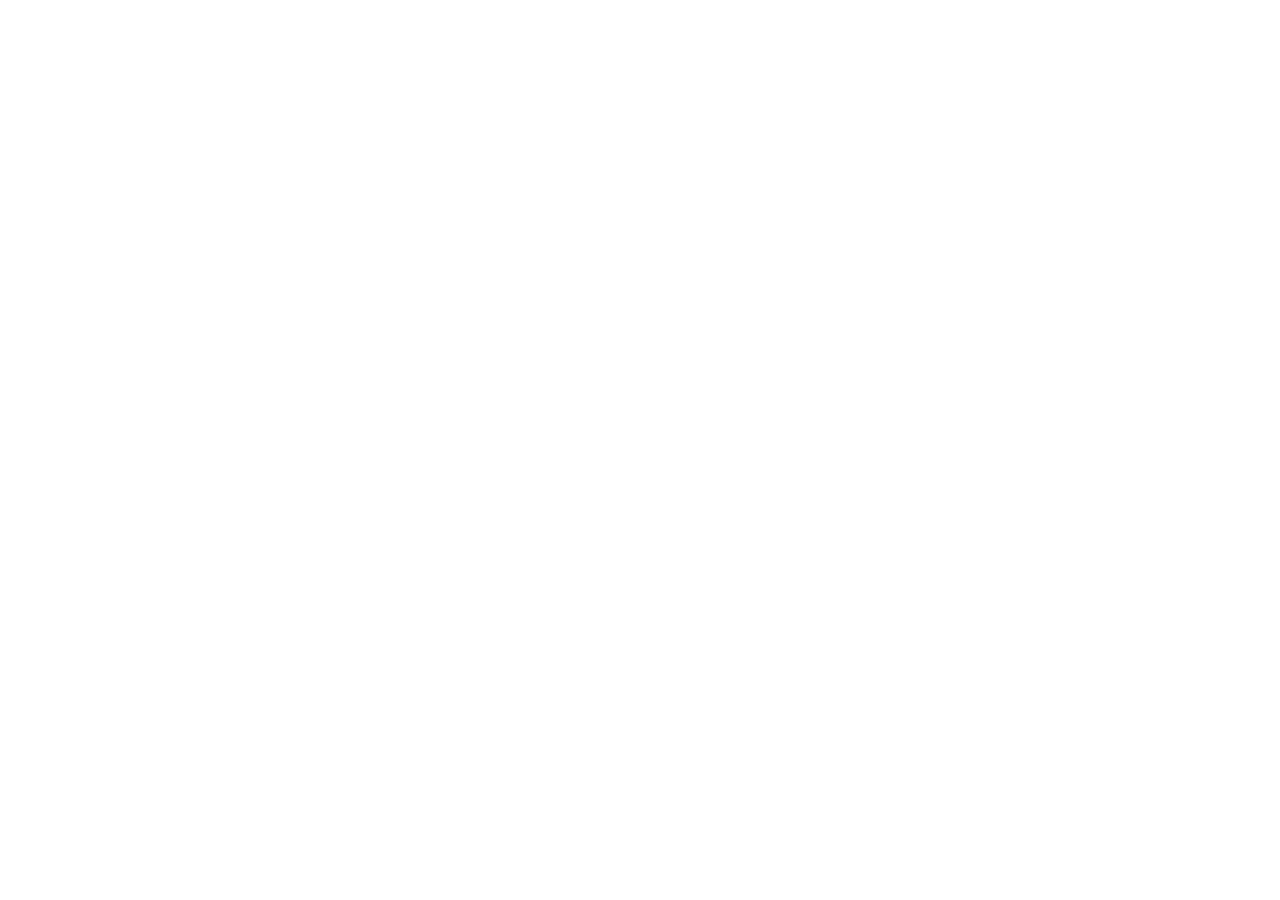
==== index.html @ 852a5ff7 "Initialize Kayu public website" ====
<!doctype html>
<html lang="zh-CN">
  <head>
    <meta charset="UTF-8" />
    <meta name="viewport" content="width=device-width, initial-scale=1.0" />
    <meta name="theme-color" content="#ffffff" />
    <link rel="icon" type="image/png" href="/assets/kaiyun-logo-aYBAQoxv.png" />
    <title>楷云·个人认知系统</title>
    <script type="module" crossorigin src="/assets/cloud-CgPL5yjM.js"></script>
    <link rel="modulepreload" crossorigin href="/assets/globals-DfOKgxDl.js">
    <link rel="modulepreload" crossorigin href="/assets/SkillCenterPage-g6AKKoud.js">
    <link rel="stylesheet" crossorigin href="/assets/globals-BIHWUQiD.css">
    <link rel="stylesheet" crossorigin href="/assets/SkillCenterPage-BXe6NwIH.css">
    <link rel="stylesheet" crossorigin href="/assets/cloud-4NrMlM0m.css">
  </head>
  <body>
    <div id="root"></div>
  </body>
</html>
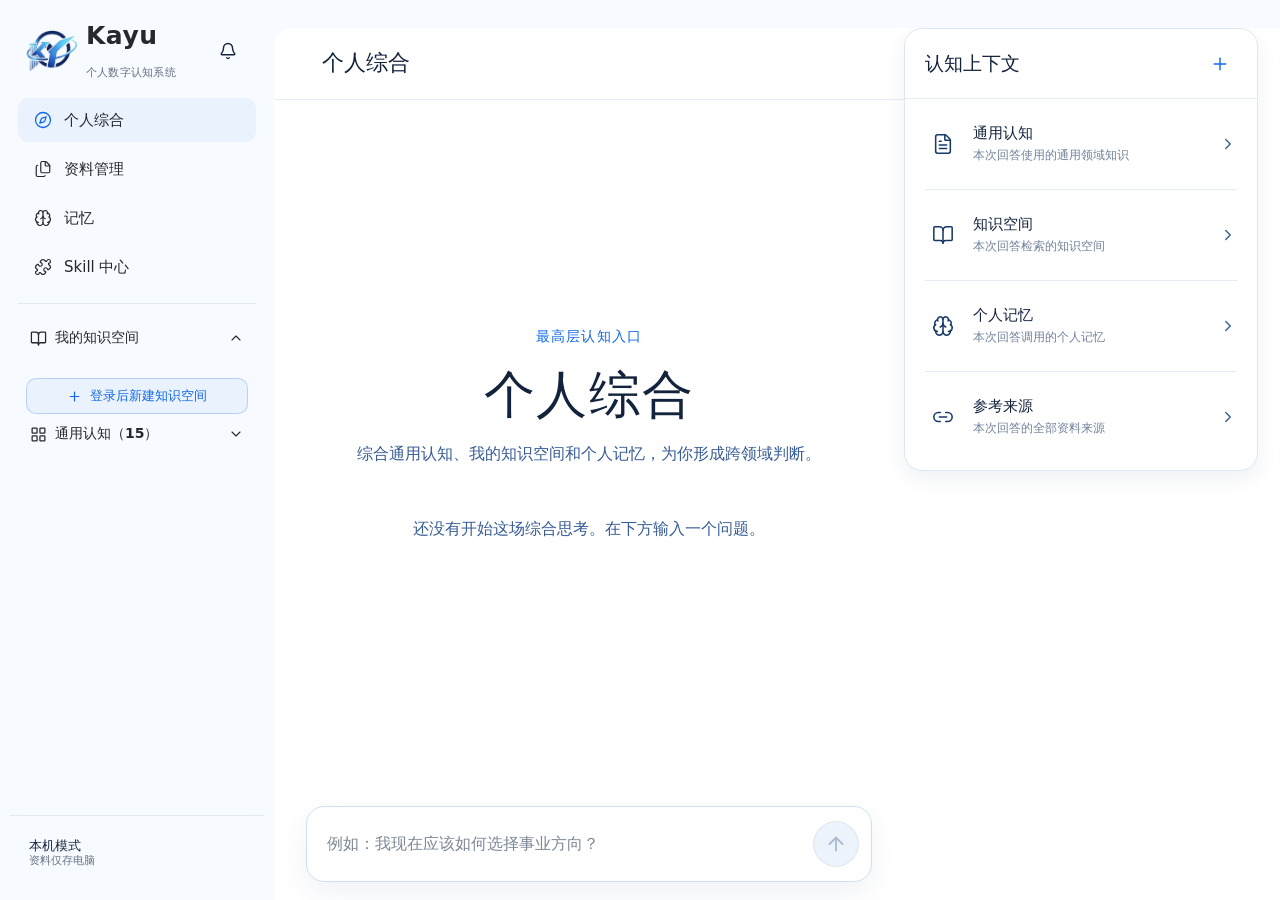
==== commit c2b70704: "deploy: publish Kayu desktop v0.3.1 web assets" ====
--- a/index.html
+++ b/index.html
@@ -5,8 +5,8 @@
     <meta name="viewport" content="width=device-width, initial-scale=1.0" />
     <meta name="theme-color" content="#ffffff" />
     <link rel="icon" type="image/png" href="/assets/kaiyun-logo-aYBAQoxv.png" />
-    <title>楷云·个人认知系统</title>
-    <script type="module" crossorigin src="/assets/cloud-CgPL5yjM.js"></script>
+    <title>楷云·个人认知系统</title>
+    <script type="module" crossorigin src="/assets/cloud-C2PI6XIN.js"></script>
     <link rel="modulepreload" crossorigin href="/assets/globals-DfOKgxDl.js">
     <link rel="modulepreload" crossorigin href="/assets/SkillCenterPage-g6AKKoud.js">
     <link rel="stylesheet" crossorigin href="/assets/globals-BIHWUQiD.css">
--- a/assets/globals-BIHWUQiD.css
+++ b/assets/globals-BIHWUQiD.css
@@ -0,0 +1 @@
+:root{--color-background:#fff;--color-surface:#fff;--color-surface-muted:#f6f7f9;--color-text:#25282d;--color-muted:#667085;--color-border:#dce3ec;--color-accent:#1268e8;--color-primary:#1268e8;--color-primary-soft:#eef4fd;--color-primary-pressed:#e3edfc;--color-knowledge:#278c7a;--color-knowledge-soft:#edf7f4;--color-knowledge-pressed:#deefe9;--color-intelligence:#7057d9;--color-intelligence-soft:#f2effb;--color-intelligence-pressed:#e8e1f8;--color-selected:#eef0f2;--color-danger:#b5443d;--font-ui:"Inter", "PingFang SC", "Microsoft YaHei", "Noto Sans SC", system-ui, sans-serif;--font-reading:"PingFang SC", "Microsoft YaHei", "Noto Sans SC", system-ui, sans-serif;--space-1:4px;--space-2:8px;--space-3:12px;--space-4:16px;--space-5:24px;--space-6:32px;--space-7:48px;--space-8:64px;--radius-sm:6px;--radius-md:10px;--content-max-width:1180px;font-family:var(--font-ui);color:var(--color-text);background:var(--color-background);font-synthesis:none;text-rendering:optimizelegibility}*{box-sizing:border-box}html,body,#root{max-width:100%;overflow-x:hidden}.sr-only{white-space:nowrap;clip:rect(0, 0, 0, 0);border:0;width:1px;height:1px;margin:-1px;padding:0;position:absolute;overflow:hidden}body{background:var(--color-background);min-width:320px;min-height:100vh;margin:0}button,input,textarea{font:inherit}.app-shell{background:var(--color-background);flex-direction:column;height:100dvh;min-height:0;display:flex;overflow:hidden}.app-shell .brand-header{flex:none}.app-shell__body{flex:1;min-height:0;display:flex}.app-shell--conversation .app-shell__body,.app-shell--workspace .app-shell__body{background:#f7fafe}.app-sidebar{overscroll-behavior:contain;scrollbar-width:none;-ms-overflow-style:none;min-height:0;overflow-y:auto}.brand-header{height:96px;padding:0 var(--space-6);border-bottom:1px solid var(--color-border);background:var(--color-surface);justify-content:space-between;align-items:center;display:flex}.brand-header__identity,.brand-header__profile,.app-sidebar__item{align-items:center;display:inline-flex}.brand-header__identity{gap:var(--space-3)}.brand-header__logo{object-fit:contain;width:56px;height:48px;display:block}.brand-header__name{letter-spacing:.02em;font-size:28px;font-weight:750}.brand-header__subtitle{margin-left:var(--space-2);color:var(--color-muted);letter-spacing:.04em;font-size:14px}.brand-header__profile{width:38px;height:38px;color:var(--color-text);border:1px solid var(--color-border);cursor:pointer;background:0 0;border-radius:50%;justify-content:center}.brand-header__mobile-menu,.app-shell__backdrop,.app-sidebar__mobile-header{display:none}.brand-header__actions{border:1px solid var(--color-border);background:#ffffffd1;border-radius:16px;align-items:center;gap:6px;padding:4px;display:flex}.brand-header__actions button{font:inherit;cursor:pointer}.brand-header__actions .brand-header__nav-button{--nav-tone:var(--color-primary);--nav-tone-soft:var(--color-primary-soft);width:38px;height:38px;color:var(--color-text);background:0 0;border:1px solid #0000;border-radius:12px;place-items:center;padding:0;transition:color .16s,background .16s,border-color .16s,transform .16s;display:inline-grid;position:relative}.brand-header__actions .brand-header__nav-button:hover,.brand-header__actions .brand-header__nav-button:focus-visible,.brand-header__actions .brand-header__nav-button[aria-current=page]{color:var(--nav-tone);background:var(--nav-tone-soft);border-color:var(--color-border)}.brand-header__nav-button--knowledge{--nav-tone:var(--color-knowledge);--nav-tone-soft:var(--color-knowledge-soft)}.brand-header__nav-button--intelligence{--nav-tone:var(--color-intelligence);--nav-tone-soft:var(--color-intelligence-soft)}.brand-header__actions .brand-header__nav-button:hover{transform:translateY(-1px)}.brand-header__nav-button:after{z-index:20;color:#fff;white-space:nowrap;pointer-events:none;content:attr(data-tooltip);opacity:0;background:#20252c;border-radius:7px;padding:5px 8px;font-size:11px;font-weight:600;line-height:1;transition:opacity .14s,transform .14s;position:absolute;top:calc(100% + 9px);left:50%;transform:translate(-50%,-3px)}.brand-header__nav-button:hover:after,.brand-header__nav-button:focus-visible:after{opacity:1;transform:translate(-50%)}.brand-header__actions .brand-header__account{min-width:142px;min-height:44px;color:var(--color-text);text-align:left;background:var(--color-surface);border:1px solid var(--color-border);border-radius:13px;align-items:center;gap:8px;padding:5px 13px;transition:border-color .16s,box-shadow .16s,transform .16s;display:inline-flex;box-shadow:0 3px 10px #1e37540f}.brand-header__actions .brand-header__account:hover,.brand-header__actions .brand-header__account:focus-visible{border-color:#9ebfe9;transform:translateY(-1px);box-shadow:0 5px 15px #1e5ba421}.brand-header__actions .brand-header__account[data-account-state=guest]{color:#fff;background:var(--color-accent);border-color:var(--color-accent)}.brand-header__account-wrap{position:relative}.announcement-popover-wrap{display:inline-grid;position:relative}.announcement-popover{z-index:70;color:#14233c;background:#fffffffa;border:1px solid #dce7f3;border-radius:16px;width:min(300px,100vw - 28px);padding:16px;animation:.15s ease-out account-menu-enter;position:absolute;top:calc(100% + 10px);right:0;box-shadow:0 18px 48px #18365b24}.announcement-popover-wrap--sidebar .announcement-popover{width:auto;top:calc(100% + 8px);left:16px;right:16px}.announcement-popover__heading{justify-content:space-between;align-items:flex-start;gap:14px;display:flex}.announcement-popover__heading>div{gap:4px;display:grid}.announcement-popover__heading span:first-child{color:#1268e8;letter-spacing:.08em;font-size:11px;font-weight:750}.announcement-popover__heading h2{margin:0;font-size:18px;line-height:1.25}.announcement-popover__status{color:#55708f;white-space:nowrap;background:#edf4fe;border-radius:999px;flex:none;padding:5px 8px;font-size:11px}.announcement-popover p{color:#60738d;border-top:1px solid #e3ebf5;margin:14px 0 0;padding-top:14px;font-size:13px;line-height:1.65}.brand-header__account-menu{z-index:60;width:min(292px,100vw - 32px);color:var(--color-text);background:#fffffffa;border:1px solid #dce7f3;border-radius:16px;padding:16px;animation:.15s ease-out account-menu-enter;position:absolute;top:calc(100% + 12px);right:0;box-shadow:0 18px 48px #18365b29}.brand-header__account-menu:before{content:"";background:linear-gradient(90deg,#166ee8,#69b8ff);border-radius:999px;height:2px;position:absolute;top:0;left:18px;right:18px}.brand-header__account-menu-identity{align-items:center;gap:12px;padding:2px 2px 14px;display:flex}.brand-header__account-menu-avatar{width:40px;height:40px;color:var(--color-accent);background:var(--color-selected);border-radius:12px;flex:0 0 40px;place-items:center;display:inline-grid}.brand-header__account-menu-identity>div{gap:4px;min-width:0;display:grid}.brand-header__account-menu-identity strong,.brand-header__account-menu-identity span{text-overflow:ellipsis;white-space:nowrap;overflow:hidden}.brand-header__account-menu-identity strong{font-size:15px}.brand-header__account-menu-identity span{color:var(--color-muted);letter-spacing:.03em;font-family:ui-monospace,SFMono-Regular,Consolas,monospace;font-size:12px}.brand-header__account-menu-membership{border-top:1px solid var(--color-border);border-bottom:1px solid var(--color-border);justify-content:space-between;align-items:center;gap:16px;padding:12px 2px;display:flex}.brand-header__account-menu-membership span{color:var(--color-muted);font-size:13px}.brand-header__account-menu-membership strong{color:var(--color-accent);font-size:13px}.brand-header__account-menu-usage{min-height:42px;color:var(--color-text);background:#f4f7fb;border-radius:10px;grid-template-columns:auto 1fr auto;align-items:center;gap:10px;margin-top:8px;padding:0 10px;display:grid}.brand-header__account-menu-usage strong{color:var(--color-muted);font-size:13px;font-weight:500}.brand-header__actions .brand-header__account-menu-action{width:100%;min-height:42px;color:var(--color-text);text-align:left;background:0 0;border:0;border-radius:10px;grid-template-columns:auto 1fr auto;align-items:center;gap:10px;margin-top:8px;padding:0 10px;display:grid}.brand-header__actions .brand-header__account-menu-action:hover,.brand-header__actions .brand-header__account-menu-action:focus-visible{color:var(--color-accent);background:var(--color-selected)}@keyframes account-menu-enter{0%{opacity:0;transform:translateY(-5px)scale(.985)}to{opacity:1;transform:translateY(0)scale(1)}}@media (prefers-reduced-motion:reduce){.brand-header__account-menu{animation:none}}.brand-header__account-copy{gap:2px;min-width:0;display:grid}.brand-header__account-primary,.brand-header__account-secondary{text-overflow:ellipsis;white-space:nowrap;overflow:hidden}.brand-header__account-primary{font-size:13px;font-weight:700;line-height:1.1}.brand-header__account-secondary{color:var(--color-muted);font-size:11px;line-height:1.1}.brand-header__account[data-account-state=guest] .brand-header__account-secondary{color:#ffffffc7}.app-sidebar{padding:var(--space-6) var(--space-4) var(--space-5);border-right:1px solid var(--color-border);background:#fffdf875;flex-direction:column;flex:0 0 286px;justify-content:flex-start;display:flex}.app-sidebar__primary{gap:var(--space-2);display:grid}.app-sidebar__secondary{margin-top:var(--space-5);padding-top:var(--space-4);border-top:1px solid var(--color-border)}.app-sidebar__item{--nav-tone:var(--color-primary);--nav-tone-soft:var(--color-primary-soft);--nav-tone-pressed:var(--color-primary-pressed);gap:var(--space-3);width:100%;min-height:44px;padding:0 var(--space-4);color:var(--color-text);text-align:left;border-radius:var(--radius-md);cursor:pointer;background:0 0;border:0;font-size:15px;transition:color .16s,background-color .16s,transform .16s}.app-sidebar__item:focus-visible:not(:disabled){background:var(--nav-tone-soft);outline:none}.app-sidebar__item--memory{--nav-tone:var(--color-knowledge);--nav-tone-soft:var(--color-knowledge-soft);--nav-tone-pressed:var(--color-knowledge-pressed)}.app-sidebar__item--skills{--nav-tone:var(--color-intelligence);--nav-tone-soft:var(--color-intelligence-soft);--nav-tone-pressed:var(--color-intelligence-pressed)}.app-sidebar__item--personal{font-weight:600}.app-sidebar__item--selected{color:var(--color-text);background:var(--nav-tone-soft)}@media (hover:hover) and (pointer:fine){.app-sidebar__item:hover:not(:disabled){background:var(--nav-tone-soft);transform:translateY(-1px)}.app-sidebar__item:hover:not(:disabled) svg{color:var(--nav-tone)}}.app-sidebar__item:active:not(:disabled){background:var(--nav-tone-pressed);transform:translateY(1px)}.app-sidebar__item:focus-visible:not(:disabled) svg,.app-sidebar__item:active:not(:disabled) svg{color:var(--nav-tone)}@media (prefers-reduced-motion:reduce){.app-sidebar__item{transition:none}.app-sidebar__item:hover:not(:disabled),.app-sidebar__item:active:not(:disabled){transform:none}}.app-sidebar__item--selected svg{color:var(--nav-tone)}.app-sidebar__item:focus-visible,.brand-header__profile:focus-visible{box-shadow:0 0 0 3px color-mix(in srgb, var(--nav-tone,var(--color-primary)) 20%, transparent)}.app-sidebar__note{justify-items:center;gap:var(--space-3);padding:var(--space-4) var(--space-2);color:var(--color-muted);text-align:center;display:grid}.category-navigation__toggle,.category-item{width:100%;color:var(--color-text);cursor:pointer;background:0 0;border:0;align-items:center;display:flex}.category-navigation__toggle{gap:var(--space-2);min-height:40px;padding:0 var(--space-3);color:var(--color-text);text-align:left;font-size:14px;font-weight:600}.category-navigation__toggle:focus-visible,.category-item:focus-visible{box-shadow:0 0 0 3px color-mix(in srgb, var(--color-knowledge) 22%, transparent);outline:none}.category-navigation__toggle:hover{color:var(--color-knowledge);background:var(--color-knowledge-soft);border-radius:var(--radius-sm)}.category-navigation__chevron{margin-left:auto;transition:transform .16s}.category-navigation__chevron--open{transform:rotate(180deg)}.category-navigation__items{margin-top:var(--space-2);gap:2px;display:grid}.knowledge-space-navigation__row{grid-template-columns:minmax(0,1fr) 44px;align-items:center;gap:2px;display:grid}.knowledge-space-navigation__archive{white-space:nowrap;width:44px;height:30px;color:var(--color-muted);border-radius:var(--radius-sm);cursor:pointer;background:0 0;border:0;place-items:center;padding:0;font-size:12px;display:grid}.knowledge-space-navigation__archive:hover{color:var(--color-text);background:var(--color-selected)}.knowledge-space-navigation__archive:focus-visible{outline:0;box-shadow:0 0 0 3px #1268e82e}.knowledge-space-navigation__archive:disabled,.knowledge-space-navigation__row .category-item:disabled{cursor:wait;opacity:.58}@media (hover:hover) and (pointer:fine){.knowledge-space-navigation__archive{opacity:0;pointer-events:none}.knowledge-space-navigation__row:hover .knowledge-space-navigation__archive,.knowledge-space-navigation__row:focus-within .knowledge-space-navigation__archive{opacity:1;pointer-events:auto}.knowledge-space-navigation__row:hover .knowledge-space-navigation__archive:disabled,.knowledge-space-navigation__row:focus-within .knowledge-space-navigation__archive:disabled{opacity:.58}}@media (any-pointer:coarse){.knowledge-space-navigation__archive{opacity:1;pointer-events:auto;min-height:44px}}.knowledge-space-navigation__create{width:calc(100% - var(--space-4));justify-content:center;align-items:center;gap:var(--space-2);min-height:36px;margin:var(--space-3) var(--space-2) 0;padding:0 var(--space-3);color:var(--color-primary);border-radius:var(--radius-md);background:#1268e80d;border:1px solid #1268e83d;font-size:13px;font-weight:600;display:flex}.knowledge-space-navigation__create:hover{background:#1268e81a}.knowledge-space-navigation__create:focus-visible,.knowledge-space-navigation__form input:focus-visible,.knowledge-space-navigation__form button:focus-visible{outline:0;box-shadow:0 0 0 3px #1268e82e}.knowledge-space-navigation__form{gap:var(--space-3);margin:var(--space-3) var(--space-2) 0;padding:var(--space-3);border-radius:var(--radius-md);background:#f7faff;border:1px solid #1268e829;display:grid}.knowledge-space-navigation__form label{gap:var(--space-2);color:var(--color-text);font-size:12px;font-weight:600;display:grid}.knowledge-space-navigation__form input,.knowledge-space-navigation__form button{min-width:0;min-height:36px;padding:0 var(--space-3);border-radius:var(--radius-sm)}.knowledge-space-navigation__form input{background:var(--color-surface);border:1px solid var(--color-border);width:100%}.knowledge-space-navigation__form button{color:var(--color-surface);background:var(--color-primary);font-size:12px;font-weight:600}.knowledge-space-navigation__form button:disabled{color:#708096;background:#dfe6ef}.category-item{gap:var(--space-3);min-height:34px;padding:0 var(--space-3) 0 var(--space-5);color:var(--color-text);text-align:left;border-radius:var(--radius-sm);font-size:13px}.knowledge-space-navigation__row .category-item{min-width:0}.knowledge-space-navigation__row .category-item>span:last-child{text-overflow:ellipsis;white-space:nowrap;overflow:hidden}.category-item:hover{color:var(--color-text);background:var(--color-knowledge-soft)}.category-item--selected{color:var(--color-text);background:var(--color-knowledge-soft);box-shadow:inset 2px 0 var(--color-knowledge)}.category-item__dot{border:1px solid #c6cdd7;border-radius:50%;flex:0 0 5px;width:5px;height:5px}.category-item--selected .category-item__dot{background:var(--color-knowledge);border-color:var(--color-knowledge)}.conversation-history__item{border-radius:var(--radius-sm);grid-template-columns:minmax(0,1fr) 34px;min-height:34px;display:grid;position:relative}.conversation-history__item:hover{background:#2f5d5012}.conversation-history__item--selected{color:var(--color-surface);background:var(--color-text)}.conversation-history__restore,.conversation-history__menu-button{color:inherit;cursor:pointer;background:0 0;border:0}.conversation-history__restore{align-items:center;gap:var(--space-3);min-width:0;padding:0 0 0 var(--space-5);text-align:left;font-size:13px;display:flex}.conversation-history__restore span:last-child{text-overflow:ellipsis;white-space:nowrap;overflow:hidden}.conversation-history__actions{place-items:center;display:grid;position:relative}.conversation-history__menu-button{border-radius:var(--radius-sm);place-items:center;width:28px;height:28px;display:grid}.conversation-history__menu-button:hover{background:#808ea02e}.conversation-history__restore:focus-visible,.conversation-history__menu-button:focus-visible,.conversation-history__menu button:focus-visible{outline:none;box-shadow:0 0 0 3px #1268e833}.conversation-history__item--selected .category-item__dot{background:var(--color-primary);border-color:var(--color-primary)}.conversation-history__menu{z-index:5;background:var(--color-surface);border:1px solid var(--color-border);border-radius:var(--radius-sm);min-width:72px;padding:4px;position:absolute;top:30px;right:2px;box-shadow:0 8px 24px #19233024}.conversation-history__menu button{width:100%;min-height:32px;padding:0 var(--space-3);color:#b42318;text-align:left;border-radius:var(--radius-sm);cursor:pointer;background:0 0;border:0}.conversation-history__menu button:hover{background:#fff1f0}.app-sidebar__note p{font-family:var(--font-reading);margin:0;font-size:13px;line-height:1.9}.app-shell__main{flex:1;min-width:0;min-height:0}.app-shell__main--document{overscroll-behavior:contain;scrollbar-width:none;-ms-overflow-style:none;overflow:hidden auto}.app-shell__main--conversation{background:var(--color-surface);min-width:0;min-height:0;box-shadow:none;border:0;border-radius:18px 0 0;margin:28px 0 0;overflow:hidden}.app-shell__main--workspace{overscroll-behavior:contain;background:var(--color-surface);min-width:0;min-height:0;box-shadow:none;scrollbar-width:none;-ms-overflow-style:none;border:0;border-radius:18px 0 0;margin:28px 0 0;overflow:hidden auto}.welcome-panel{min-height:calc(100vh - 76px);padding:var(--space-8);text-align:center;place-content:center;display:grid}.welcome-panel__ornament{margin-bottom:var(--space-6);color:var(--color-accent);letter-spacing:.5em}.welcome-panel h1{max-width:760px;font-family:var(--font-reading);margin:0;font-size:clamp(30px,4vw,48px);font-weight:600;line-height:1.45}.welcome-panel p{margin:var(--space-5) 0 0;color:var(--color-muted);font-size:16px;line-height:1.8}.chat-workspace{width:min(100%,980px);min-height:calc(100vh - 96px);margin:0 auto;padding:clamp(36px,7vw,88px) clamp(20px,6vw,80px) 64px}.chat-workspace.chat-workspace--scrolling{text-align:left;grid-template-rows:minmax(0,1fr) auto;align-content:stretch;justify-items:stretch;width:min(100%,980px);min-width:0;max-width:980px;height:100%;min-height:0;padding:0 clamp(20px,6vw,80px);display:grid;position:relative;overflow:hidden}.chat-workspace__scroll-region{overscroll-behavior:contain;scrollbar-width:none;-ms-overflow-style:none;scrollbar-gutter:auto;min-width:0;min-height:0;overflow:hidden auto}.app-sidebar::-webkit-scrollbar{width:0;height:0}.app-shell__main--document::-webkit-scrollbar{width:0;height:0}.app-shell__main--workspace::-webkit-scrollbar{width:0;height:0}.chat-workspace__scroll-region::-webkit-scrollbar{width:0;height:0}.chat-workspace__scroll-region:focus-visible{outline-offset:-2px;outline:2px solid #1268e859}.chat-workspace__scroll-content{width:100%;min-width:0;padding:clamp(36px, 7vw, 88px) 0 var(--space-8)}.chat-workspace--scrolling.cloud-chat-workspace--empty .chat-workspace__scroll-region{display:grid}.chat-workspace--scrolling.cloud-chat-workspace--empty .chat-workspace__scroll-content{padding-top:var(--space-8);padding-bottom:var(--space-8);text-align:center;align-self:center}.chat-workspace__composer{z-index:2;min-width:0;padding:var(--space-4) 0 max(var(--space-4), env(safe-area-inset-bottom));background:linear-gradient(180deg, #fffdf800 0%, var(--color-background) 24%);display:grid;position:relative}.chat-workspace__return-bottom{z-index:3;bottom:calc(104px + env(safe-area-inset-bottom));min-height:36px;padding:0 var(--space-4);color:var(--color-primary);background:var(--color-surface);cursor:pointer;border:1px solid #bfd2ee;border-radius:999px;align-items:center;gap:6px;font-size:13px;font-weight:600;display:inline-flex;position:absolute;left:50%;transform:translate(-50%);box-shadow:0 10px 28px #21529429}.chat-workspace__return-bottom:hover{background:#f1f6fd}.chat-workspace__return-bottom:focus-visible{outline:2px solid var(--color-primary);outline-offset:2px}.chat-workspace__intro{max-width:720px;margin-bottom:var(--space-8)}.personal-workspace__intro{border:0}.personal-workspace--empty{text-align:center;grid-template-columns:minmax(0,1fr);align-content:center;justify-items:center;width:100%;max-width:none;padding-top:clamp(48px,7vh,80px);padding-bottom:clamp(48px,7vh,80px);display:grid}.personal-workspace--empty .personal-workspace__intro{margin:0 auto clamp(56px,8vh,88px);width:min(100%,760px);margin-inline:auto}.personal-workspace--empty .chat-workspace__eyebrow{color:var(--color-primary);letter-spacing:.08em;font-size:14px;font-weight:600}.personal-workspace--empty .chat-workspace__intro h1{margin:var(--space-5) 0 var(--space-4);color:var(--color-text);letter-spacing:.04em;font-size:clamp(42px,5vw,58px);font-weight:600;line-height:1.2}.personal-workspace--empty .chat-workspace__intro p,.personal-workspace--empty .chat-workspace__empty{color:#385c95;font-size:16px}.personal-workspace--empty .chat-workspace__empty{width:100%;margin-bottom:var(--space-5);border:0;padding:0}.personal-workspace--empty .chat-workspace__empty p{color:inherit}.cloud-chat-workspace--empty{text-align:center;grid-template-columns:minmax(0,1fr);align-content:center;justify-items:center;width:100%;max-width:none;padding-top:clamp(48px,7vh,80px);padding-bottom:clamp(48px,7vh,80px);display:grid}.cloud-chat-workspace--empty .cloud-chat-workspace__intro{width:min(100%,760px);margin:0 auto clamp(56px,8vh,88px);margin-inline:auto}.cloud-chat-workspace--empty .chat-workspace__eyebrow{color:var(--color-primary);letter-spacing:.08em;font-size:14px;font-weight:600}.cloud-chat-workspace--empty .chat-workspace__intro h1{margin:var(--space-5) 0 var(--space-4);color:var(--color-text);letter-spacing:.04em;font-size:clamp(42px,5vw,58px);font-weight:600;line-height:1.2}.cloud-chat-workspace--empty .chat-workspace__intro p,.cloud-chat-workspace--empty .chat-workspace__empty{color:#385c95;font-size:16px}.cloud-chat-workspace--empty .chat-workspace__empty{width:100%;margin-bottom:var(--space-5);border:0;padding:0}.cloud-chat-workspace--empty .chat-workspace__empty p{color:inherit}.answer-sections--personal .answer-section--highlight{border-top-color:var(--color-primary)}.chat-workspace__eyebrow{color:var(--color-accent);letter-spacing:.14em;font-size:12px}.chat-workspace__intro h1,.chat-workspace__intro-title{margin:var(--space-3) 0 var(--space-4);font-family:var(--font-reading);font-size:clamp(32px,5vw,52px);font-weight:600}.chat-workspace__intro p,.chat-workspace__empty p,.chat-workspace__error{color:var(--color-muted);margin:0;line-height:1.8}.knowledge-space-toolbar{margin-top:var(--space-4);align-items:center;display:flex}.cloud-chat-workspace--empty .knowledge-space-toolbar{justify-content:center}.knowledge-space-toolbar__rename,.knowledge-space-toolbar__form button{min-height:36px;padding:0 var(--space-4);color:var(--color-primary);background:var(--color-surface);cursor:pointer;border:1px solid #bfd2ee;border-radius:999px}.knowledge-space-toolbar__rename:hover,.knowledge-space-toolbar__form button:hover{background:#f1f6fd}.knowledge-space-toolbar__form{align-items:end;gap:var(--space-3);text-align:left;display:flex}.knowledge-space-toolbar__form label{color:var(--color-muted);gap:6px;font-size:13px;display:grid}.knowledge-space-toolbar__form input{min-height:38px;padding:0 var(--space-3);color:var(--color-text);background:var(--color-surface);border:1px solid var(--color-border);border-radius:var(--radius-sm)}.knowledge-space-toolbar__form input:focus-visible,.knowledge-space-toolbar__rename:focus-visible,.knowledge-space-toolbar__form button:focus-visible{outline:2px solid var(--color-primary);outline-offset:2px}.knowledge-space-toolbar__form button:disabled{cursor:not-allowed;opacity:.5}.memory-page{width:min(100%,1200px);margin:0 auto;padding:52px 58px 72px}.memory-page__header{margin-bottom:62px}.memory-page__header h1{margin:0 0 var(--space-3);color:var(--color-text);letter-spacing:.02em;font-size:44px;font-weight:600}.memory-page__header p,.memory-confirm p,.memory-item p,.memory-list__empty{color:var(--color-muted);line-height:1.8}.memory-page__header p{margin:0;font-size:16px}.memory-page__view-switch{margin-top:var(--space-5);border:1px solid var(--color-border);background:#f0f3f8;border-radius:10px;gap:2px;padding:4px;display:inline-flex}.memory-page__view-switch button{min-width:76px;min-height:36px;padding:0 var(--space-4);color:var(--color-muted);cursor:pointer;font:inherit;background:0 0;border:0;border-radius:7px}.memory-page__view-switch button[aria-pressed=true]{color:#0d47c6;background:#fff;font-weight:600;box-shadow:0 1px 3px #0f172a1a}.memory-page__view-switch button:focus-visible,.memory-graph__toolbar select:focus-visible,.memory-graph__toolbar button:focus-visible,.memory-graph__detail button:focus-visible{outline:2px solid var(--color-primary);outline-offset:2px}.memory-pending{margin-bottom:60px}.memory-pending>h2{margin:0 0 var(--space-5);font-size:24px;font-weight:600}.memory-confirm{justify-content:space-between;align-items:center;gap:var(--space-6);min-height:96px;padding:var(--space-5) var(--space-6);background:var(--color-surface);border:1px solid #cbd5e5;border-radius:9px;display:flex}.memory-confirm p,.memory-item p{margin:0}.memory-confirm p{color:var(--color-text);font-size:16px}.memory-confirm__actions{gap:var(--space-2);flex:none;display:flex}.memory-confirm button,.memory-item__delete{min-height:46px;padding:0 var(--space-5);color:#fff;background:var(--color-primary);border:1px solid var(--color-primary);cursor:pointer;border-radius:8px}@media (width<=760px){.memory-page{padding:36px 28px 56px}.memory-page__header{margin-bottom:44px}.memory-confirm{flex-direction:column;align-items:flex-start}}.settings-page{width:min(100%,820px);margin:0 auto;padding:clamp(36px,7vw,80px) clamp(20px,6vw,72px) 64px}.settings-page--overview{width:min(100%,1160px);padding:52px 68px 72px}.settings-page__header{margin-bottom:var(--space-7)}.settings-page__header h1{margin:0 0 var(--space-3);letter-spacing:.02em;font-size:44px;font-weight:600}.settings-page__header p{color:var(--color-muted);margin:0;line-height:1.7}.materials-page{width:min(100%,1200px);padding:52px 68px 72px}.materials-page__header{margin-bottom:var(--space-7)}.materials-page__header h1{margin:0 0 var(--space-3);color:var(--color-text);letter-spacing:.02em;font-size:44px;font-weight:600}.materials-page__header p{color:var(--color-muted);margin:0}.materials-page__import-button{align-items:center;gap:var(--space-2);min-height:46px;margin-top:var(--space-6);padding:0 var(--space-5);color:#fff;background:var(--color-primary);border:1px solid var(--color-primary);cursor:pointer;border-radius:8px;font-size:15px;display:inline-flex}.cloud-consent-summary{align-items:center;gap:var(--space-4);min-height:62px;margin-bottom:var(--space-6);padding:0 var(--space-5);color:var(--color-text);border:1px solid #cbd8ed;border-radius:9px;display:flex}.cloud-consent-summary>svg{width:22px;height:22px}.cloud-consent-summary__body{align-items:center;gap:var(--space-7);min-width:0;display:flex}.cloud-consent-summary h2,.cloud-consent-summary span{margin:0;font-size:15px}.cloud-consent-summary h2 a{color:var(--color-text)}.cloud-consent-summary span{color:var(--color-primary)}.cloud-consent-summary button{color:var(--color-text);border:1px solid var(--color-border);cursor:pointer;background:0 0;border-radius:6px;padding:6px 10px}.materials-page__tabs{gap:var(--space-7);margin:0 0 var(--space-4);border-bottom:1px solid var(--color-border);display:flex}.materials-page__tabs button{min-height:50px;color:var(--color-muted);cursor:pointer;background:0 0;border:0;padding:0 4px;font-size:15px;position:relative}.materials-page__tabs button[aria-selected=true]{color:var(--color-primary);font-weight:600}.materials-page__tabs button[aria-selected=true]:after{content:"";background:var(--color-primary);height:2px;position:absolute;bottom:-1px;left:0;right:0}.materials-list{display:grid}.materials-list__item{align-items:center;gap:var(--space-4);border-bottom:1px solid var(--color-border);grid-template-columns:56px minmax(0,1fr) auto 86px;min-height:104px;display:grid}.materials-list__icon{width:48px;height:48px;color:var(--color-text);border:1px solid #d5deed;border-radius:9px;place-items:center;display:grid}.materials-list__icon svg{stroke-width:1.7px;width:26px;height:26px}.materials-list__body h2,.materials-list__body p{margin:0}.materials-list__body h2{margin-bottom:var(--space-2);font-size:19px;font-weight:600}.materials-list__body h2 a{color:var(--color-text)}.materials-list__body p,.materials-list__item time{color:var(--color-muted);font-size:13px}.materials-list__item time{font-variant-numeric:tabular-nums;white-space:nowrap}.materials-list__status{min-width:72px;color:var(--color-primary);text-align:center;background:#edf4ff;border-radius:8px;padding:8px 10px;font-size:13px}@media (width<=900px){.materials-page{padding:36px 28px 56px}.materials-list__item{grid-template-columns:52px minmax(0,1fr) auto}.materials-list__item time{display:none}}@media (width<=620px){.materials-page__header h1{font-size:36px}.cloud-consent-summary__body{flex-direction:column;align-items:flex-start;gap:2px}.materials-page__tabs{gap:var(--space-4);overflow-x:auto}.materials-list__item{gap:var(--space-3);padding:var(--space-4) 0;grid-template-columns:44px minmax(0,1fr)}.materials-list__icon{width:40px;height:40px}.materials-list__status{grid-column:2;justify-self:start}}.cloud-consent__document,.cloud-consent__providers,.cloud-consent__decision,.cloud-consent__action-error,.cloud-consent__dialog{padding:var(--space-5) 0;border-top:1px solid var(--color-border)}.cloud-consent__document h2,.cloud-consent__providers h2,.cloud-consent__decision h2,.cloud-consent__dialog h2,.cloud-consent__provider h3{font-family:var(--font-reading)}.cloud-consent__document p,.cloud-consent__providers p,.cloud-consent__decision p,.cloud-consent__decision li,.cloud-consent__action-error p,.cloud-consent__provider p{color:var(--color-muted);line-height:1.8}.cloud-consent__provider{padding:var(--space-4) 0}.cloud-consent__actions{gap:var(--space-3);flex-wrap:wrap;display:flex}.cloud-consent__actions button,.cloud-consent__decision>button{padding:var(--space-2) var(--space-4);color:var(--color-surface);background:var(--color-text);border:1px solid var(--color-text);border-radius:var(--radius-sm);cursor:pointer}.cloud-consent__actions .button-secondary,.cloud-consent__decision>.button-secondary{color:var(--color-text);border-color:var(--color-border);background:0 0}.cloud-consent__actions button:disabled,.cloud-consent__decision>button:disabled{cursor:not-allowed;opacity:.45}.cloud-consent__dialog{width:min(100%,520px);padding:var(--space-5);background:var(--color-surface);border:1px solid var(--color-accent);border-radius:var(--radius-md);margin:0}.cloud-consent__dialog-backdrop{z-index:10;padding:var(--space-5);background:#1a383052;place-items:center;display:grid;position:fixed;inset:0}.settings-status-list{display:grid}.settings-section{min-width:0;padding:var(--space-6) 0;border-top:1px solid var(--color-border)}.settings-section>h2,.settings-sync__header h2{margin:0 0 var(--space-4);font-size:22px;font-weight:600}.material-import,.material-import-gate{margin:var(--space-6) 0 var(--space-8);padding:var(--space-5) 0;border-top:2px solid var(--color-accent);border-bottom:1px solid var(--color-border)}.material-import__header h2,.material-import__header p,.material-import__success h3,.material-import__success p{margin:0}.material-import__header h2,.material-import fieldset legend,.material-import__success h3{font-family:var(--font-reading)}.material-import__header>span{color:var(--color-accent);letter-spacing:.12em;font-size:12px}.material-import__header h2{margin:var(--space-2) 0;font-size:24px}.material-import__header p,.material-import__success p{color:var(--color-muted);line-height:1.7}.material-import__grid{gap:var(--space-4);margin-top:var(--space-5);grid-template-columns:repeat(3,minmax(0,1fr));display:grid}.material-import fieldset{gap:var(--space-2);min-width:0;height:100%;padding:var(--space-4);border:1px solid var(--color-border);border-radius:var(--radius-md);margin:0;display:grid}.material-import label{margin-top:var(--space-2);font-size:13px}.material-import input,.material-import select{width:100%;min-width:0;color:var(--color-text);background:var(--color-surface);border:1px solid var(--color-border);border-radius:var(--radius-sm);padding:9px 10px}.material-import button{margin-top:var(--space-3);color:var(--color-surface);background:var(--color-text);border:1px solid var(--color-text);border-radius:var(--radius-sm);cursor:pointer;padding:9px 12px}.material-import button:disabled{cursor:not-allowed;opacity:.45}.material-import__success,.material-import__error{margin-top:var(--space-4);padding:var(--space-4);border:1px solid var(--color-accent);border-radius:var(--radius-sm)}.material-import__error{color:var(--color-danger);border-color:var(--color-danger)}.local-media-import{margin-bottom:var(--space-6);padding-bottom:var(--space-6);border-bottom:1px solid var(--color-border)}.local-media-import form{max-width:560px;margin-top:var(--space-5)}.local-media-job,.local-media-transcript{margin:var(--space-6) 0;padding:var(--space-5) 0;border-top:1px solid var(--color-border)}.local-media-job progress{width:min(100%,520px)}.local-media-job .settings-actions{gap:var(--space-3);flex-wrap:wrap;display:flex}.local-media-job button,.local-media-transcript button{border:1px solid var(--color-border);border-radius:var(--radius-sm);cursor:pointer;padding:8px 12px}.local-media-job .button-danger{color:var(--color-danger);background:var(--color-surface);border-color:var(--color-danger)}.local-media-transcript audio{width:min(100%,720px);margin:var(--space-4) 0;display:block}.local-media-transcript__segments{gap:var(--space-3);padding:0;list-style:none;display:grid}.local-media-transcript__segments li{align-items:start;gap:var(--space-3);grid-template-columns:auto auto minmax(0,1fr);line-height:1.7;display:grid}@media (width<=760px){.material-import__grid{grid-template-columns:1fr}}.settings-status-item{align-items:center;gap:var(--space-5);min-height:48px;padding:var(--space-2) 0;grid-template-columns:minmax(160px,1fr) minmax(120px,auto);display:grid}.settings-status-item h3,.settings-status-item p{margin:0}.settings-status-item h3{font-size:15px;font-weight:500}.settings-status-item p{color:var(--color-muted);font-size:14px}.settings-status-item--service{grid-template-columns:minmax(160px,1fr) minmax(180px,1.2fr) minmax(100px,auto)}.settings-status-value{color:#087a4f;justify-self:end;font-size:14px;font-weight:500}.status-badge{color:var(--color-text);border:1px solid var(--color-border);border-radius:999px;flex:none;padding:5px 10px;font-size:12px}.status-badge--ready{border-color:var(--color-text)}.status-badge--processing{border-color:var(--color-accent)}.status-badge--degraded{border-color:var(--color-danger)}.settings-sync{padding-bottom:0}.settings-sync__header{justify-content:space-between;align-items:flex-start;gap:var(--space-5);margin-bottom:var(--space-5);display:flex}.settings-sync__header>div{min-width:0}.settings-sync__header h2,.settings-sync__header p,.settings-sync__group h3,.settings-sync__group p{margin:0}.settings-sync__header h2{margin-bottom:var(--space-2)}.settings-sync__header p{color:var(--color-muted);overflow-wrap:anywhere;font-size:13px;line-height:1.7}.settings-sync__groups{margin-top:var(--space-6);grid-template-columns:repeat(3,minmax(0,1fr));display:grid}.settings-sync__group{min-width:0;padding:0 var(--space-6);border-left:1px solid var(--color-border)}.settings-sync__group:first-child{border-left:0;padding-left:0}.settings-sync__group h3{margin-bottom:var(--space-2);color:var(--color-muted);font-size:14px;font-weight:500}.settings-sync__group strong{margin-bottom:var(--space-1);font-variant-numeric:tabular-nums;font-size:30px;font-weight:500;display:block}.settings-sync__group p{color:var(--color-muted);font-size:13px}.memory-confirm .button-secondary,.memory-item__delete{color:var(--color-muted);border-color:var(--color-border);background:0 0}.memory-list{display:grid}.memory-list__heading{justify-content:flex-start;align-items:center;gap:var(--space-4);border-bottom:1px solid var(--color-border);min-height:52px;display:flex}.memory-list__heading h2{margin:0;font-size:24px;font-weight:600}.memory-list__heading span{color:var(--color-muted);font-size:14px}.memory-item{align-items:center;gap:var(--space-4);border-bottom:1px solid var(--color-border);grid-template-columns:minmax(0,1fr) auto;min-height:78px;padding:0 2px;display:grid}.memory-item__summary{align-items:center;gap:var(--space-4);min-width:0;padding:var(--space-3) 2px;color:inherit;text-align:left;cursor:pointer;background:0 0;border:0;border-radius:10px;grid-template-columns:minmax(180px,240px) minmax(0,1fr) auto;display:grid}.memory-item__summary:hover{background:#f7faff}.memory-item__summary:focus-visible{outline:2px solid var(--color-primary);outline-offset:2px}.memory-item__kind{color:var(--color-text);font-size:16px;font-weight:600}.memory-item__meta{gap:4px;display:grid}.memory-item__meta span{color:var(--color-muted);font-size:13px}.memory-item__content{min-width:0;color:var(--color-text);overflow-wrap:anywhere;-webkit-line-clamp:2;-webkit-box-orient:vertical;font-size:15px;line-height:1.7;display:-webkit-box;overflow:hidden}.memory-item__content[data-expanded=true]{display:block;overflow:visible}.memory-item__toggle{color:var(--color-primary);white-space:nowrap;font-size:13px}.memory-item__delete{width:auto;min-height:40px;padding:0 var(--space-4);color:#5d6470;place-items:center;display:grid}.memory-item__delete svg{stroke-width:1.7px;width:20px;height:20px}.memory-graph{min-width:0;overflow:hidden}.memory-graph__toolbar{border-bottom:1px solid #e2ebf7;justify-content:space-between;align-items:center;gap:20px;min-height:58px;margin-bottom:18px;padding-bottom:18px;display:flex}.memory-graph__toolbar-main,.memory-graph__toolbar-actions{align-items:center;gap:12px;min-width:0;display:flex}.memory-graph__filter{color:#1268e8;background:0 0;border:0;align-items:center;min-width:170px;height:44px;padding-left:4px;display:flex}.memory-graph__filter svg{stroke-width:1.8px;flex:none;width:20px;height:20px}.memory-graph__filter select{color:#112a52;width:100%;min-width:0;height:42px;font:inherit;background:0 0;border:0;outline:0;padding:0 10px;font-weight:650}.memory-graph__filter:focus-within{background:0 0}.memory-graph__filter select:focus-visible{text-underline-offset:5px;outline:none;-webkit-text-decoration:underline #9fb8d7;text-decoration:underline #9fb8d7}.memory-graph__summary{color:#244b83;white-space:nowrap;margin:0;font-size:14px}.memory-graph__live-status{color:#1268e8;white-space:nowrap;align-items:center;gap:6px;font-size:13px;display:inline-flex}.memory-graph__live-status>span{background:#1268e8;border-radius:50%;width:7px;height:7px;box-shadow:0 0 0 4px #1268e81a}.memory-graph__toolbar-actions button{color:#173d74;min-height:42px;font:inherit;cursor:pointer;background:#fff;border:1px solid #cfe0f5;border-radius:11px;justify-content:center;align-items:center;gap:7px;padding:0 14px;font-size:14px;display:inline-flex}.memory-graph__toolbar-actions button:hover{color:#0b5bd3;background:#f5f9ff;border-color:#9fc2f1}.memory-graph__toolbar-actions button svg{stroke-width:1.8px;width:18px;height:18px}.memory-graph__toolbar-actions .memory-graph__icon-button{width:42px;padding:0}.memory-graph__workspace{background:0 0;grid-template-columns:minmax(0,1fr) minmax(280px,31%);gap:18px;min-width:0;display:grid}.memory-graph__canvas-wrap{background:#f4f8fd;border:1px solid #dce8f6;border-radius:16px;min-width:0;min-height:520px;position:relative;overflow:hidden}.memory-graph__canvas{cursor:grab;touch-action:none;-webkit-user-select:none;user-select:none;background:#f4f8fd;width:100%;min-width:0;height:clamp(520px,100vh - 330px,680px);display:block;overflow:hidden}.memory-graph__canvas:active{cursor:grabbing}.memory-graph__edges line{stroke:#9fc4f2;stroke-opacity:.72;stroke-width:1.25px;transition:opacity .16s,stroke .16s,stroke-width .16s}.memory-graph__node{cursor:pointer;outline:none;transition:opacity .16s}.memory-graph__node-hit{fill:#0000;pointer-events:all;stroke:none}.memory-graph__node-dot{stroke:#fff;stroke-width:2px;transition:stroke .16s,stroke-width .16s,opacity .16s}.memory-graph__node--memory .memory-graph__node-dot{fill:var(--memory-node-color,#2563eb)}.memory-graph__node text{fill:#0f2b55;paint-order:stroke;pointer-events:auto;stroke:#f4f8fd;stroke-width:5px;stroke-linejoin:round;font-size:14px;font-weight:650}.memory-graph__node[aria-pressed=true] text{font-size:16px;font-weight:700}.memory-graph__node:hover .memory-graph__node-dot,.memory-graph__node:focus-visible .memory-graph__node-dot,.memory-graph__node[aria-pressed=true] .memory-graph__node-dot{stroke:#102a55;stroke-width:3px}.memory-graph__detail{background:#fff;border:1px solid #dce8f6;border-radius:16px;flex-direction:column;min-width:0;min-height:520px;max-height:clamp(520px,100vh - 330px,680px);padding:26px 24px 22px;display:flex;overflow-y:auto;box-shadow:0 12px 30px #2c538414}.memory-graph__detail h2{color:#102a55;margin:0 0 24px;font-size:24px;font-weight:720}.memory-graph__detail-meta{color:#183866;grid-template-columns:24px minmax(0,1fr);align-items:center;gap:10px;min-height:36px;display:grid}.memory-graph__detail-meta svg{color:#1268e8;stroke-width:1.8px;width:20px;height:20px}.memory-graph__detail-meta strong,.memory-graph__detail-meta span{min-width:0;font-size:14px;font-weight:560}.memory-graph__detail>p{color:var(--color-muted);margin:0;line-height:1.75}.memory-graph__detail-content{overflow-wrap:anywhere;white-space:pre-wrap;border-top:1px solid #e0eaf6;border-bottom:1px solid #e0eaf6;padding:20px 0;font-size:15px;color:#142f58!important;margin-top:18px!important;line-height:1.8!important}.memory-graph__relations{margin-top:2px}.memory-graph__relations h3{color:#102a55;margin:0 0 10px;font-size:17px;font-weight:680}.memory-graph__relations>p{color:#7689a4;margin:0;font-size:13px;line-height:1.65}.memory-graph__relation-list{display:grid}.memory-graph__relation-list button{color:#193964;min-height:42px;font:inherit;text-align:left;cursor:pointer;background:0 0;border:0;border-bottom:1px solid #e5edf7;grid-template-columns:14px minmax(0,1fr) auto;align-items:center;gap:9px;padding:0 2px;font-size:13px;display:grid}.memory-graph__relation-list button:hover,.memory-graph__relation-list button:focus-visible{color:#0b5bd3;background:#f7faff}.memory-graph__relation-list button>span:nth-child(2){text-overflow:ellipsis;white-space:nowrap;overflow:hidden}.memory-graph__relation-list output{color:#244b83;font-variant-numeric:tabular-nums;font-size:12px}.memory-graph__relation-dot{background:#4d8fef;border:2px solid #e9f2ff;border-radius:50%;width:9px;height:9px}.memory-graph__archive{color:#b42318;min-height:36px;font:inherit;cursor:pointer;background:#fff;border:1px solid #f2b8b5;border-radius:9px;justify-content:center;align-self:flex-end;align-items:center;gap:7px;margin-top:auto;padding:0 12px;font-size:13px;display:inline-flex}.memory-graph__archive svg{width:16px;height:16px}.memory-graph__archive:disabled{cursor:wait;opacity:.55}.memory-graph__empty{min-height:320px;color:var(--color-muted);background:#f8fafc;border:1px solid #d8e1ef;border-radius:14px;place-items:center;margin:0;display:grid}@media (width<=1100px){.memory-graph__toolbar{flex-direction:column;align-items:stretch}.memory-graph__toolbar-main,.memory-graph__toolbar-actions{flex-wrap:wrap}.memory-graph__workspace{grid-template-columns:minmax(0,1fr)}.memory-graph__detail{min-height:360px;max-height:none}}@media (width<=760px){.memory-graph__filter{width:100%}.memory-graph__canvas-wrap,.memory-graph__canvas{height:420px;min-height:420px}.memory-graph__detail{min-height:320px;max-height:none}}@media (width<=620px){.memory-page__header h1{font-size:36px}.memory-confirm__actions{flex-wrap:wrap}.memory-item{padding:var(--space-4) 0;grid-template-columns:minmax(0,1fr) 40px}.memory-item__summary{grid-template-columns:minmax(0,1fr) auto;padding:0}.memory-item__delete{grid-area:1/2}.memory-item__meta,.memory-item__content{grid-column:1}.memory-item__toggle{grid-area:1/2/span 2}}.chat-workspace__empty{padding:var(--space-6) 0;border-top:1px solid var(--color-border)}.answer-sections{gap:var(--space-3);margin-bottom:var(--space-8);display:grid}.conversation-timeline{gap:var(--space-8);margin-bottom:var(--space-8);display:grid}.conversation-turn{gap:var(--space-5);display:grid}.conversation-turn__question{max-width:min(86%,620px);padding:var(--space-4) 0;justify-self:end}.conversation-turn__question p{margin:0;line-height:1.7}.personal-answer-export{margin-top:calc(var(--space-4) * -1);justify-self:start;position:relative}.personal-answer-export__toggle,.personal-answer-export__formats button{color:#4c617f;font:inherit;cursor:pointer;background:0 0;border:0;font-size:13px;line-height:1.4}.personal-answer-export__toggle{background:#fff;border:1px solid #dbe4ef;border-radius:9px;align-items:center;gap:7px;min-height:36px;padding:7px 10px;display:inline-flex}.personal-answer-export__toggle:hover,.personal-answer-export__toggle:focus-visible,.personal-answer-export__formats button:hover,.personal-answer-export__formats button:focus-visible{color:#165fc7;background:#f4f8ff;outline:none}.personal-answer-export__toggle:focus-visible,.personal-answer-export__formats button:focus-visible{box-shadow:0 0 0 3px #165fc729}.personal-answer-export__toggle:disabled,.personal-answer-export__formats button:disabled{cursor:wait;opacity:.62}.personal-answer-export__chevron{transition:transform .14s}.personal-answer-export__chevron[data-expanded=true]{transform:rotate(180deg)}.personal-answer-export__formats{z-index:4;background:#fff;border:1px solid #dbe4ef;border-radius:10px;min-width:172px;padding:6px;display:grid;position:absolute;top:calc(100% + 6px);left:0;box-shadow:0 14px 36px #1f344f24}.personal-answer-export__formats button{text-align:left;border-radius:7px;padding:9px 10px}.personal-answer-export__success,.personal-answer-export__error{margin:7px 0 0;font-size:12px}.personal-answer-export__success{color:#28704b}.personal-answer-export__error{color:var(--color-danger,#b42318)}.answer-section{padding:var(--space-5) 0;border-top:1px solid var(--color-border)}.answer-section--highlight{padding-top:var(--space-6)}.answer-section__logo{width:44px;height:auto;margin:0 0 var(--space-3);display:block}.cloud-answer-stage{min-height:36px}.cloud-answer-thinking{align-content:center;justify-items:start;gap:6px;min-height:36px;display:grid}.cloud-answer-thinking__flow{align-items:center;gap:7px;height:10px;display:inline-flex}.cloud-answer-thinking__dot{background:#69a6f6;border-radius:50%;width:7px;height:7px;animation:1.35s ease-in-out infinite cloud-answer-thinking-flow;box-shadow:0 0 8px #1268e847}.cloud-answer-thinking__dot:nth-child(2){animation-delay:.15s}.cloud-answer-thinking__dot:nth-child(3){animation-delay:.3s}.cloud-answer-thinking__label{color:#6f82a0;font-size:12px;line-height:1.5}@keyframes cloud-answer-thinking-flow{0%,60%,to{opacity:.38;transform:translateY(0)scale(.82)}30%{opacity:1;transform:translateY(-2px)scale(1)}}.answer-section p,.answer-section li{color:var(--color-muted);line-height:1.8}.answer-section p{margin:0}.answer-content{gap:var(--space-4);width:100%;max-width:780px;color:var(--color-muted);overflow-wrap:anywhere;font-size:16px;line-height:1.85;display:grid}.answer-content>*{margin:0}.answer-content h1,.answer-content h2,.answer-content h3,.answer-content h4,.answer-content h5,.answer-content h6{color:var(--color-text);font-family:var(--font-reading);line-height:1.45}.answer-content h1,.answer-content h2{margin-top:var(--space-3);font-size:20px}.answer-content h3,.answer-content h4,.answer-content h5,.answer-content h6{margin-top:var(--space-2);font-size:17px}.answer-content strong{color:var(--color-text);font-weight:650}.answer-content ul,.answer-content ol{gap:var(--space-2);padding-left:var(--space-5);display:grid}.answer-content li{padding-left:var(--space-1)}.answer-content li::marker{color:var(--color-accent)}.answer-content blockquote{padding-left:var(--space-4);border-left:3px solid color-mix(in srgb, var(--color-accent) 34%, var(--color-border))}.answer-content hr{border:0;border-top:1px solid var(--color-border);width:100%}.answer-content code{color:var(--color-text);background:var(--color-surface-muted);border-radius:4px;padding:2px 5px;font-family:ui-monospace,SFMono-Regular,Consolas,Liberation Mono,monospace;font-size:.92em}.answer-content pre{max-width:100%;padding:var(--space-4);background:var(--color-surface-muted);border:1px solid var(--color-border);border-radius:8px;overflow-x:auto}.answer-content pre code{background:0 0;border-radius:0;padding:0}.answer-content a{color:var(--color-accent);text-underline-offset:3px}.answer-source-summary{width:fit-content;max-width:100%;margin-top:var(--space-4);color:var(--color-muted);font-size:12px}.answer-source-summary__toggle{max-width:100%;min-height:30px;color:inherit;font:inherit;text-align:left;border:1px solid var(--color-border);cursor:pointer;background:0 0;border-radius:8px;align-items:center;gap:6px;padding:5px 9px;display:inline-flex}.answer-source-summary__toggle:hover{color:var(--color-accent);border-color:color-mix(in srgb, var(--color-accent) 34%, var(--color-border))}.answer-source-summary__toggle:focus-visible{outline:2px solid color-mix(in srgb, var(--color-accent) 38%, transparent);outline-offset:2px}.answer-source-summary__chevron{flex:none;transition:transform .16s}.answer-source-summary__chevron[data-expanded=true]{transform:rotate(180deg)}.answer-source-summary__details{gap:6px;margin:8px 0 0;padding:0;list-style:none;display:grid}.answer-source-summary__details li{border-left:2px solid color-mix(in srgb, var(--color-accent) 28%, var(--color-border));grid-template-columns:minmax(64px,auto) minmax(0,1fr);align-items:baseline;gap:10px;padding-left:10px;display:grid}.answer-source-summary__details span{color:var(--color-accent);font-size:11px}.answer-source-summary__details strong{min-width:0;color:var(--color-muted);overflow-wrap:anywhere;font-size:12px;font-weight:500}.answer-section ul{gap:var(--space-2);margin:0;padding-left:20px;display:grid}.chat-composer{gap:var(--space-3);padding:var(--space-5);border:1px solid var(--color-border);border-radius:var(--radius-md);background:#fffdf8db;display:grid;box-shadow:0 14px 36px #1a38300f}.chat-composer label{color:var(--color-text);font-size:13px;font-weight:600}.chat-composer textarea{width:100%;padding:var(--space-3);color:var(--color-text);background:var(--color-surface);border:1px solid var(--color-border);border-radius:var(--radius-sm);resize:vertical}.chat-composer textarea:focus-visible{outline-offset:2px;outline:2px solid #b87b1e73}.chat-composer button{min-width:104px;padding:var(--space-2) var(--space-4);color:var(--color-surface);background:var(--color-text);border-radius:var(--radius-sm);cursor:pointer;border:0;justify-self:end}.chat-composer button:disabled{cursor:not-allowed;opacity:.45}.chat-composer--personal-home{justify-self:center;align-items:center;gap:var(--space-4);background:linear-gradient(#fff 0%,#fbfdff 100%);border-color:#c8d8ee;border-radius:20px;grid-template-columns:minmax(0,1fr) auto;width:min(100%,680px);min-height:74px;padding:8px 12px 8px 18px;transition:border-color .16s,box-shadow .16s;box-shadow:0 18px 44px #2152941a,0 2px 8px #2152940d}.answer-memory-selector{gap:var(--space-3);margin-top:var(--space-4);display:grid}.answer-memory-selector__actions{gap:var(--space-3);align-items:center;display:flex}.answer-memory-selector__actions button{color:var(--color-surface);background:var(--color-text);border-radius:var(--radius-sm);cursor:pointer;border:0;align-items:center;gap:6px;padding:8px 14px;font-weight:600;display:inline-flex}.answer-memory-selector__actions button:disabled{cursor:default;opacity:.45}.answer-memory-selector p{color:#b42318;margin:0}.chat-composer--personal-home:hover{border-color:#a8bfdf}.chat-composer--personal-home:focus-within{border-color:var(--color-primary);box-shadow:0 0 0 4px #1268e81f,0 20px 48px #21529424}.chat-composer--personal-home .chat-composer__search{color:#45658d}.chat-composer--personal-home textarea{min-height:28px;color:var(--color-text);resize:none;background:0 0;border:0;border-radius:0;padding:2px 0;font-size:16px;line-height:24px;overflow:hidden}.chat-composer--personal-home textarea::placeholder{color:#7d8796;opacity:1}.chat-composer--personal-home textarea:focus-visible{outline:0}.chat-composer--personal-home button{color:#7895bc;opacity:1;background:#eef4ff;border:1px solid #d8e5f7;border-radius:50%;place-items:center;width:44px;min-width:44px;height:44px;padding:0;transition:color .16s,background .16s,border-color .16s,transform .16s;display:grid}.chat-composer--personal-home button:not(:disabled){color:#fff;background:var(--color-primary);border-color:var(--color-primary);box-shadow:0 8px 18px #1268e83d}.chat-composer--personal-home button:not(:disabled):hover{transform:translateY(-1px)}.chat-composer--personal-home button:focus-visible{outline:0;box-shadow:0 0 0 3px #1268e833}.chat-workspace__error{margin-bottom:var(--space-4);color:var(--color-danger)}.feedback-state{justify-items:center;gap:var(--space-3);padding:var(--space-6);color:var(--color-muted);display:grid}.feedback-state p{margin:0}.feedback-state--error{color:var(--color-danger)}.feedback-state button{padding:var(--space-2) var(--space-4);color:inherit;border-radius:var(--radius-sm);cursor:pointer;background:0 0;border:1px solid}.feedback-state__spinner{border:2px solid var(--color-border);border-top-color:var(--color-accent);border-radius:50%;width:20px;height:20px;animation:.8s linear infinite feedback-spin}@keyframes feedback-spin{to{transform:rotate(360deg)}}.app-shell--conversation .app-sidebar,.app-shell--workspace .app-sidebar{width:274px;box-shadow:none;background:#f7fafe;border-right:0;flex-basis:274px;padding:0 10px 18px;overflow:hidden}.app-sidebar__conversation-brand{grid-template-columns:minmax(0,1fr) 38px;align-items:center;gap:6px;min-height:98px;padding:12px 16px 8px;display:grid;position:relative}.announcement-popover-wrap--sidebar{position:static}.brand-header__identity--sidebar{grid-template-rows:auto auto;grid-template-columns:52px minmax(0,1fr);column-gap:8px;min-width:0;display:grid}.brand-header__identity--sidebar .brand-header__logo{grid-row:1/3;align-self:center;width:52px;height:46px}.brand-header__identity--sidebar .brand-header__name{align-self:end;font-size:25px;line-height:1.05}.brand-header__identity--sidebar .brand-header__subtitle{letter-spacing:.02em;align-self:start;margin:4px 0 0;font-size:11px;line-height:1.2}.app-sidebar__notification{color:#14233c;cursor:pointer;background:0 0;border:1px solid #0000;border-radius:11px;place-items:center;width:36px;height:36px;padding:0;transition:color .15s,background .15s,border-color .15s,transform .15s;display:inline-grid}.app-sidebar__notification:hover,.app-sidebar__notification:focus-visible,.app-sidebar__notification[aria-current=page]{color:#1268e8;background:#edf4ff;border-color:#d9e6f7;outline:none}.app-sidebar__notification:active{transform:translateY(1px)}.app-shell--conversation .app-sidebar__primary,.app-shell--workspace .app-sidebar__primary{gap:5px;padding:0 8px}.app-shell--conversation .app-sidebar__item,.app-shell--workspace .app-sidebar__item{--nav-tone:#1268e8;--nav-tone-soft:#eaf2fe;--nav-tone-pressed:#dfeafb;border-radius:11px;min-height:44px}.app-shell--conversation .app-sidebar__secondary,.app-shell--workspace .app-sidebar__secondary{overscroll-behavior:contain;scrollbar-width:none;border-top-color:#e1eaf4;flex:1;min-height:0;margin:14px 8px 0;padding-top:14px;overflow-y:auto}.app-shell--conversation .app-sidebar__secondary::-webkit-scrollbar{width:0;height:0}.app-shell--workspace .app-sidebar__secondary::-webkit-scrollbar{width:0;height:0}.app-sidebar__footer{border-top:1px solid #e1eaf4;flex:none;padding:14px 8px 0}.app-sidebar__footer .brand-header__account-wrap{width:100%}.app-sidebar__footer .brand-header__account{color:#14233c;text-align:left;cursor:pointer;background:0 0;border:1px solid #0000;border-radius:12px;width:100%;min-height:52px;padding:8px 10px;transition:background .15s,border-color .15s;display:grid}.app-sidebar__footer .brand-header__account:hover,.app-sidebar__footer .brand-header__account:focus-visible,.app-sidebar__footer .brand-header__account[aria-expanded=true]{background:#edf4fe;border-color:#d8e5f5;outline:none}.app-sidebar__footer .brand-header__account[data-account-state=guest]{color:#14233c}.app-sidebar__footer .brand-header__account[data-account-state=guest] .brand-header__account-secondary{color:#6b7d95}.app-sidebar__footer .brand-header__account-menu{width:246px;inset:auto auto calc(100% + 10px) 0}.app-sidebar__footer .brand-header__account-menu-action,.brand-header__account-menu-action--primary{color:#14233c;text-align:left;cursor:pointer;background:0 0;border:0;border-radius:10px;grid-template-columns:auto 1fr auto;align-items:center;gap:10px;width:100%;min-height:42px;margin-top:8px;padding:0 10px;display:grid}.brand-header__account-menu-action--primary{color:#1268e8;background:#edf4fe;grid-template-columns:1fr auto}.app-sidebar__footer .brand-header__account-menu-action:hover,.app-sidebar__footer .brand-header__account-menu-action:focus-visible{color:#1268e8;background:#edf4fe;outline:none}.cloud-chat-layout{background:#fff;grid-template-columns:minmax(0,1fr) minmax(326px,376px);width:100%;min-width:0;height:100%;min-height:0;display:grid}.cloud-chat-layout .chat-workspace.chat-workspace--scrolling{grid-template-rows:auto minmax(0,1fr) auto;width:100%;max-width:none;padding:0;overflow:visible}.chat-workspace__topbar{border-bottom:1px solid #e3ebf5;justify-content:space-between;align-items:center;gap:16px;min-height:72px;padding:0 48px;display:flex}.chat-workspace__topbar h1{color:#14233c;margin:0;font-size:22px;font-weight:720;line-height:1.2}.chat-workspace__topbar .knowledge-space-toolbar{margin:0}.cloud-chat-layout .chat-workspace__scroll-content{width:min(100%,1020px);margin:0 auto;padding:30px 48px 24px}.cloud-chat-layout .conversation-timeline{gap:30px;margin-bottom:20px}.cloud-chat-layout .conversation-turn{gap:18px}.cloud-chat-layout .conversation-turn__question{color:#14233c;background:0 0;border:0;max-width:min(86%,620px);padding:8px 0;font-weight:560}.cloud-chat-layout .answer-section{border-top-color:#e3ebf5;padding:18px 0}.cloud-chat-layout .answer-section--highlight{padding-top:20px}.cloud-chat-layout .answer-section__logo{width:40px;margin-bottom:10px}.cloud-chat-layout .answer-source-summary{display:none}.cloud-chat-layout .chat-workspace__composer{padding:12px 32px max(18px, env(safe-area-inset-bottom));background:linear-gradient(#fff0 0%,#fff 28%)}.cloud-chat-layout .chat-composer--personal-home{background:#fff;border-color:#cfe0f4;border-radius:18px;grid-template-columns:minmax(0,1fr) auto;justify-self:center;gap:12px;width:min(100%,728px);max-width:728px;min-height:76px;padding:10px 12px 10px 20px;box-shadow:0 10px 26px #1e427012}.cloud-chat-layout .chat-composer--personal-home:focus-within{border-color:#8bb8ef;box-shadow:0 0 0 3px #1268e817,0 12px 30px #1e427017}.cloud-chat-layout .chat-composer--personal-home button{color:#fff;width:46px;min-width:46px;height:46px;box-shadow:none;background:#0f3478;border-color:#0f3478}.cloud-chat-layout .chat-composer--personal-home button:disabled{color:#a8bad0;opacity:1;background:#edf3fa;border-color:#dce7f3}.cloud-chat-layout .chat-composer--personal-home button:not(:disabled){background:#0f3478;border-color:#0f3478;box-shadow:0 7px 16px #0f347833}.cloud-chat-layout .chat-composer--personal-home button:not(:disabled):hover{background:#1268e8;border-color:#1268e8}.cloud-chat-layout .chat-workspace__return-bottom{bottom:calc(100px + env(safe-area-inset-bottom))}.cloud-chat-layout .cloud-chat-workspace--empty .chat-workspace__scroll-content{align-self:center;padding-top:28px;padding-bottom:28px}.cloud-chat-layout .cloud-chat-workspace--empty .cloud-chat-workspace__intro{margin:0 auto 46px}.cloud-chat-layout .cloud-chat-workspace--empty .chat-workspace__intro-title{color:#14233c;letter-spacing:.03em;margin:18px 0 14px;font-size:clamp(38px,4vw,54px);font-weight:650;line-height:1.2}.cloud-chat-layout__context{background:#fff;min-width:0;padding:0 22px 0 0}.answer-context{color:#14233c;background:#fff;border:1px solid #dbe7f4;border-radius:18px;width:100%;box-shadow:0 8px 20px #24477012}.answer-context__header{border-bottom:1px solid #e3ebf5;justify-content:space-between;align-items:center;gap:16px;min-height:70px;padding:0 20px;display:flex}.answer-context__header h2{margin:0;font-size:19px;font-weight:720}.answer-context__header button{color:#1268e8;cursor:pointer;background:0 0;border:0;border-radius:10px;place-items:center;width:34px;height:34px;padding:0;transition:background .15s,transform .15s;display:inline-grid}.answer-context__header button:hover,.answer-context__header button:focus-visible{color:#0e54be;outline:none}.answer-context__header button:focus-visible svg{stroke-width:2.4px}.answer-context__header button[aria-expanded=true] svg{transform:rotate(45deg)}.answer-context__sections{padding:0 20px 8px}.answer-context__section+.answer-context__section{border-top:1px solid #e3ebf5}.answer-context__toggle{color:#14233c;text-align:left;cursor:pointer;background:0 0;border:0;grid-template-columns:36px minmax(0,1fr) 24px;align-items:center;gap:12px;width:100%;min-height:90px;padding:12px 0;display:grid}.answer-context__toggle:hover .answer-context__copy strong,.answer-context__toggle:focus-visible .answer-context__copy strong{color:#1268e8}.answer-context__toggle:focus-visible{outline:none}.answer-context__toggle:focus-visible .answer-context__copy strong{text-underline-offset:3px;text-decoration:underline}.answer-context__icon{color:#173a68;place-items:center;display:inline-grid}.answer-context__copy{gap:5px;min-width:0;display:grid}.answer-context__copy strong{font-size:15px;line-height:1.2;transition:color .15s}.answer-context__copy>span{color:#71829a;text-overflow:ellipsis;white-space:nowrap;font-size:12px;line-height:1.35;overflow:hidden}.answer-context__chevron{color:#365c8f;justify-self:end;transition:transform .15s}.answer-context__chevron[data-expanded=true]{transform:rotate(90deg)}.answer-context__details{padding:0 0 14px 48px}.answer-context__details ul{gap:8px;margin:0;padding:0;list-style:none;display:grid}.answer-context__details li{grid-template-columns:minmax(0,1fr) auto;align-items:baseline;gap:4px 10px;display:grid}.answer-context__details li>span{color:#71829a;grid-column:1/-1;font-size:11px}.answer-context__details strong{color:#324d70;text-overflow:ellipsis;white-space:nowrap;min-width:0;font-size:12px;font-weight:600;overflow:hidden}.answer-context__details small{color:#71829a;font-size:11px}.answer-context__details p{color:#71829a;margin:0;font-size:12px;line-height:1.55}.app-shell--workspace .memory-page,.app-shell--workspace .settings-page,.app-shell--workspace .materials-page,.app-shell--workspace .skill-center{color:#14233c;background:#fff;width:100%;max-width:none;min-height:100%;margin:0;padding:0 48px 64px}.app-shell--workspace .memory-page__header,.app-shell--workspace .settings-page__header,.app-shell--workspace .materials-page__header{border-bottom:1px solid #e3ebf5;min-height:112px;margin:0 0 28px;padding:24px 0 22px}.app-shell--workspace .memory-page__header h1,.app-shell--workspace .settings-page__header h1,.app-shell--workspace .materials-page__header h1{color:#14233c;letter-spacing:0;margin:0 0 8px;font-size:30px;font-weight:720;line-height:1.2}.app-shell--workspace .memory-page__header p,.app-shell--workspace .settings-page__header p,.app-shell--workspace .materials-page__header p{color:#667b96;font-size:14px;line-height:1.65}.app-shell--workspace .memory-page__header{grid-template-columns:minmax(0,1fr) auto;align-items:center;column-gap:24px;display:grid}.app-shell--workspace .memory-page__view-switch{background:#edf4fe;border-color:#d8e5f5;border-radius:12px;grid-area:1/2/3;margin:0}.app-shell--workspace .memory-page__view-switch button[aria-pressed=true]{color:#1268e8;box-shadow:0 2px 8px #1e427014}.app-shell--workspace .memory-list,.app-shell--workspace .memory-graph,.app-shell--workspace .settings-section,.app-shell--workspace .cloud-materials__library,.app-shell--workspace .skill-center__workspace{background:#fff;border:1px solid #dbe7f4;border-radius:18px;box-shadow:0 8px 20px #24477012}.app-shell--workspace .memory-list{padding:0 24px 8px}.app-shell--workspace .memory-graph{padding:24px}.app-shell--workspace .settings-page--overview{grid-template-columns:repeat(2,minmax(0,1fr));align-content:start;gap:20px;display:grid}.app-shell--workspace .settings-page__header{grid-column:1/-1}.app-shell--workspace .settings-section{border-top:1px solid #dbe7f4;margin:0;padding:24px}.app-shell--workspace .settings-section:last-of-type{grid-column:1/-1}.app-shell--workspace .settings-section>h2{color:#14233c;font-size:20px}.app-shell--workspace .settings-section>p{color:#667b96;margin:-6px 0 18px;font-size:14px;line-height:1.65}.app-shell--workspace .settings-section label{color:#405a7a;gap:8px;font-size:13px;font-weight:650;display:grid}.app-shell--workspace .settings-section input{color:#14233c;background:#fff;border:1px solid #dbe7f4;border-radius:10px;width:100%;min-height:42px;padding:9px 12px}.app-shell--workspace .settings-section input:focus-visible{border-color:#8bb8ef;outline:none;box-shadow:0 0 0 3px #1268e81f}.app-shell--workspace .settings-section button{color:#fff;cursor:pointer;background:#1268e8;border:1px solid #1268e8;border-radius:10px;justify-content:center;align-items:center;min-height:42px;padding:9px 16px;font-weight:700;transition:background .15s,border-color .15s,transform .15s;display:inline-flex}.app-shell--workspace .settings-section button:hover:not(:disabled){background:#0f5dce;border-color:#0f5dce;transform:translateY(-1px)}.app-shell--workspace .settings-section button:focus-visible{outline:none;box-shadow:0 0 0 3px #1268e829}.app-shell--workspace .settings-section button:disabled{cursor:not-allowed;opacity:.46}.app-shell--workspace .settings-section .button-secondary{color:#28486f;background:#fff;border-color:#d3e1f1}.app-shell--workspace .settings-section .button-secondary:hover:not(:disabled){color:#1268e8;background:#edf4fe;border-color:#bcd3ef}.app-shell--workspace .cloud-public button:focus-visible,.app-shell--workspace .skill-center button:focus-visible,.app-shell--workspace .skill-center input:focus-visible,.app-shell--workspace .skill-center textarea:focus-visible,.app-shell--workspace .skill-center select:focus-visible{box-shadow:0 0 0 3px #1268e824}.app-shell--workspace .skill-center__hero{border-bottom-color:#e3ebf5;grid-template-columns:minmax(0,1fr) minmax(320px,.52fr);align-items:center;gap:32px;max-width:none;min-height:164px;margin:0 0 28px;padding:24px 0}.app-shell--workspace .skill-center h1{color:#14233c;letter-spacing:0;font-size:30px;font-weight:720}.app-shell--workspace .skill-center__hero>div:first-child>p:last-child{color:#667b96;margin-top:10px;font-size:14px;line-height:1.65}.app-shell--workspace .skill-kicker{color:#1268e8}.app-shell--workspace .skill-center__spine{background:#f7fafe;border-color:#dbe7f4;border-radius:16px;padding:18px 20px}.app-shell--workspace .skill-center__workspace{max-width:none;overflow:visible}.app-shell--workspace .skill-panel--private{background:#fff}.app-shell--workspace .skill-button--primary,.app-shell--workspace .cloud-materials__primary-action{background:#1268e8;border-color:#1268e8}.app-shell--workspace .cloud-materials__library-heading h2{color:#14233c;font-size:22px}.app-shell--workspace .cloud-materials__list-item:hover{background:#f7fafe}@media (width<=1180px) and (width>=701px){.app-shell--conversation .app-sidebar,.app-shell--workspace .app-sidebar{flex-basis:246px;width:246px}.brand-header__identity--sidebar{grid-template-columns:44px minmax(0,1fr)}.brand-header__identity--sidebar .brand-header__logo{width:44px}.brand-header__identity--sidebar .brand-header__name{font-size:22px}.brand-header__identity--sidebar .brand-header__subtitle{font-size:10px}.cloud-chat-layout{grid-template-columns:minmax(0,1fr) 286px}.cloud-chat-layout .chat-composer--personal-home{width:min(100%,728px)}.chat-workspace__topbar,.cloud-chat-layout .chat-workspace__scroll-content{padding-left:32px;padding-right:32px}.cloud-chat-layout__context{padding-right:14px}.app-shell--workspace .memory-page,.app-shell--workspace .settings-page,.app-shell--workspace .materials-page,.app-shell--workspace .skill-center{padding-left:32px;padding-right:32px}.app-shell--workspace .skill-center__hero{grid-template-columns:minmax(0,1fr)}}@media (width<=700px){.cloud-chat-layout{height:100%;display:block}.cloud-chat-layout__context{display:none}.cloud-chat-layout .chat-workspace.chat-workspace--scrolling{grid-template-rows:auto minmax(0,1fr) auto;height:100%}.chat-workspace__topbar{min-height:54px;padding:0 var(--space-4)}.chat-workspace__topbar h1{font-size:18px}.cloud-chat-layout .chat-workspace__scroll-content{width:100%;padding:var(--space-6) var(--space-4) var(--space-5)}.cloud-chat-layout .answer-source-summary{display:block}.cloud-chat-layout .chat-workspace__composer{padding:10px var(--space-3) max(12px, env(safe-area-inset-bottom))}.cloud-chat-layout .chat-composer--personal-home{border-radius:17px;justify-self:center;width:100%;min-height:64px;padding:8px 9px 8px 14px}.cloud-chat-layout .cloud-chat-workspace--empty .chat-workspace__intro-title{font-size:clamp(32px,12vw,46px)}.brand-header{z-index:40;gap:var(--space-2);height:56px;min-height:56px;padding:0 var(--space-4);position:sticky;top:0}.brand-header__mobile-menu{width:38px;height:38px;color:var(--color-text);border:1px solid var(--color-border);cursor:pointer;background:0 0;border-radius:10px;flex:0 0 38px;place-items:center;padding:0;display:inline-grid}.brand-header__identity{gap:var(--space-2);flex:1;min-width:0}.brand-header__logo{width:38px;height:32px}.brand-header__subtitle{display:none}.brand-header__name{text-overflow:ellipsis;white-space:nowrap;font-size:20px;overflow:hidden}.brand-header__mobile-account{min-height:36px;color:var(--color-primary);background:var(--color-selected);cursor:pointer;border:1px solid #bfd2ee;border-radius:999px;flex:none;align-items:center;gap:5px;padding:0 10px;font-size:12px;font-weight:650;display:inline-flex}.app-shell__body{flex:1;min-height:0;display:block}.app-shell__backdrop{z-index:50;cursor:default;background:#19233061;border:0;width:100%;height:100%;padding:0;display:block;position:fixed;inset:0}.app-sidebar{z-index:60;width:min(88vw,360px);height:100dvh;min-height:0;padding:0 var(--space-4) max(var(--space-6), env(safe-area-inset-bottom));overscroll-behavior:contain;border-right:1px solid var(--color-border);background:var(--color-surface);visibility:hidden;pointer-events:none;border-bottom:0;transition:transform .18s;position:fixed;top:0;left:0;overflow:hidden auto;transform:translate(-102%);box-shadow:18px 0 48px #1923302e}.app-sidebar--open{visibility:visible;pointer-events:auto;transform:translate(0)}.app-shell--conversation .app-sidebar{max-height:none;overflow-y:auto}.app-sidebar__mobile-header{z-index:1;min-height:64px;margin:0 calc(var(--space-4) * -1) var(--space-3);padding:0 var(--space-4);background:var(--color-surface);border-bottom:1px solid var(--color-border);justify-content:space-between;align-items:center;font-size:16px;font-weight:700;display:flex;position:sticky;top:0}.app-sidebar__mobile-header button{width:36px;height:36px;color:var(--color-text);border:1px solid var(--color-border);cursor:pointer;background:0 0;border-radius:10px;place-items:center;padding:0;display:inline-grid}.app-sidebar__primary{gap:var(--space-1);grid-template-columns:1fr}.app-sidebar__item{justify-content:flex-start;gap:var(--space-3);min-height:44px;padding:0 var(--space-3);font-size:15px}.app-sidebar__note{display:grid}.app-sidebar__secondary{width:100%;margin-top:var(--space-2);padding-top:var(--space-2)}.category-navigation__toggle{padding:0 var(--space-3);justify-content:flex-start}.category-navigation__items{gap:var(--space-1);max-width:100%;padding:2px 0 var(--space-2);display:grid;overflow:visible}.category-item{width:100%;min-width:0;padding:0 var(--space-3)}.app-sidebar__actions{margin-top:var(--space-4);padding-top:var(--space-4);border-top:1px solid var(--color-border)}.app-sidebar__actions .brand-header__actions{gap:var(--space-1);background:0 0;border:0;width:100%;padding:0;display:grid}.app-sidebar__actions .brand-header__nav-button{justify-content:flex-start;align-items:center;gap:var(--space-3);width:100%;height:44px;padding:0 var(--space-3);border-radius:var(--radius-md);display:flex}.app-sidebar__actions .brand-header__nav-button:after{color:currentColor;font-size:14px;font-weight:500;line-height:inherit;content:attr(data-tooltip);opacity:1;background:0 0;border-radius:0;padding:0;position:static;transform:none}.app-sidebar__actions .brand-header__account{width:100%;min-width:0;margin-top:var(--space-2)}.app-shell__main{width:100%;min-width:0;height:100%}.app-shell--conversation .app-shell__main,.app-shell--workspace .app-shell__main{height:100%;box-shadow:none;border:0;border-radius:0;margin:0}.announcement-popover-wrap--header{width:100%}.announcement-popover-wrap--header .announcement-popover{width:100%;margin-top:8px;position:static}.welcome-panel{min-height:calc(100vh - 64px);padding:var(--space-5)}.chat-workspace{min-height:calc(100vh - 64px);padding:var(--space-6) var(--space-4) 40px}.chat-workspace.chat-workspace--scrolling{height:100%;min-height:0;padding:0 var(--space-4)}.chat-workspace__scroll-content{padding:var(--space-6) 0 var(--space-5)}.memory-page,.settings-page{padding:var(--space-6) var(--space-4) 40px}.settings-page--overview{width:100%}.app-shell--workspace .memory-page,.app-shell--workspace .settings-page,.app-shell--workspace .materials-page,.app-shell--workspace .skill-center{padding:0 var(--space-4) 40px}.app-shell--workspace .memory-page__header{grid-template-columns:minmax(0,1fr)}.app-shell--workspace .memory-page__view-switch{grid-area:auto/1;width:max-content;margin-top:16px}.app-shell--workspace .settings-page--overview{grid-template-columns:minmax(0,1fr)}.app-shell--workspace .settings-section:last-of-type{grid-column:1}.app-shell--workspace .skill-center__hero{grid-template-columns:minmax(0,1fr);gap:20px;min-height:0;padding:24px 0}.memory-confirm{flex-direction:column;align-items:stretch}.memory-confirm__actions{flex-wrap:wrap}.settings-status-item{align-items:flex-start}.settings-status-item--service{grid-template-columns:1fr auto}.settings-status-item--service p{grid-area:2/1/auto/-1}.settings-sync__groups{grid-template-columns:1fr}.settings-sync__group,.settings-sync__group:first-child{padding:var(--space-4) 0;border-top:1px solid var(--color-border);border-left:0}}@media (width<=420px){.conversation-turn__question{max-width:94%}.chat-composer,.memory-confirm,.memory-item{padding:var(--space-4)}.chat-composer--personal-home{border-radius:18px;min-height:66px;padding:7px 9px 7px 14px}}@media (prefers-reduced-motion:reduce){*,:before,:after{scroll-behavior:auto!important;animation-duration:.01ms!important;animation-iteration-count:1!important}.answer-source-summary__chevron{transition:none}}.local-table-panel{border:1px solid var(--border,#d9e1ea);background:var(--surface,#fff);border-radius:14px;gap:14px;margin-top:20px;padding:18px;display:grid}.app-shell--workspace .settings-section fieldset{border:0;gap:12px;margin:0 0 18px;padding:0;display:grid}.app-shell--workspace .settings-section fieldset legend{color:#405a7a;margin-bottom:10px;font-size:13px;font-weight:700}.app-shell--workspace .settings-section fieldset label{align-items:center;gap:10px;display:flex}.app-shell--workspace .settings-section input[type=radio]{accent-color:#1268e8;width:18px;min-height:18px}.app-shell--workspace .settings-page__provider-fields{gap:14px;margin-bottom:18px;display:grid}.app-shell--workspace .settings-page__provider-fields>p{color:#667b96;margin:0;font-size:13px}.local-table-scroll{border:1px solid var(--border,#d9e1ea);border-radius:10px;max-width:100%;max-height:440px;overflow:auto}.local-table-grid{border-collapse:collapse;width:100%;font-size:14px}.local-table-grid th,.local-table-grid td{border-bottom:1px solid var(--border,#e4e9ef);text-align:left;white-space:nowrap;min-width:110px;padding:9px 11px}.local-table-grid th{z-index:1;background:var(--surface-subtle,#f5f8fb);position:sticky;top:0}.local-table-controls,.local-table-actions{flex-wrap:wrap;align-items:end;gap:12px;display:flex}.local-table-controls label{gap:6px;display:grid}.local-table-bars{gap:10px;display:grid}.local-table-bars>div{grid-template-columns:minmax(72px,140px) minmax(80px,1fr) minmax(52px,auto);align-items:center;gap:10px;display:grid}.local-table-bars i{background:#1688a8;border-radius:5px;height:16px;display:block}.local-table-chart{color:#1688a8;width:min(100%,720px)}.local-table-pie{flex-wrap:wrap;gap:8px 16px;display:flex}
--- a/assets/SkillCenterPage-BXe6NwIH.css
+++ b/assets/SkillCenterPage-BXe6NwIH.css
@@ -0,0 +1 @@
+.skill-center{min-height:calc(100vh - 96px);color:var(--color-text);background:var(--color-background);padding:52px clamp(28px,5vw,68px) 72px;overflow-x:hidden}.skill-center__hero{max-width:var(--content-max-width);border-bottom:1px solid var(--color-border);grid-template-columns:minmax(0,.9fr) minmax(420px,1.1fr);gap:52px;margin:0 auto 34px;padding-bottom:34px;display:grid}.skill-center__hero>div:first-child{align-self:center;max-width:620px}.skill-center h1,.skill-center h2{margin:0;font-weight:600}.skill-center h1{letter-spacing:.02em;max-width:620px;font-size:clamp(40px,5vw,58px);line-height:1.15}.skill-center__hero>div:first-child>p:last-child{max-width:580px;color:var(--color-muted);margin:18px 0 0;font-size:16px;line-height:1.8}.skill-kicker{color:var(--color-primary);letter-spacing:.12em;margin:0 0 10px;font-size:12px;font-weight:600}.skill-center__spine{background:#f4f8ff;border:1px solid #d7e3f5;border-radius:10px;align-self:start;padding:22px 24px}.skill-center__spine>strong{margin-bottom:15px;font-size:17px;font-weight:600;display:block}.skill-center__spine ol{grid-template-columns:repeat(3,minmax(0,1fr));gap:9px 16px;margin:0;padding:0;list-style:none;display:grid}.skill-center__spine li{min-width:0;color:var(--color-text);white-space:nowrap;align-items:baseline;gap:7px;font-size:12px;display:flex}.skill-center__spine li span{min-width:18px;color:var(--color-primary);font-variant-numeric:tabular-nums;font-size:10px}.skill-center__workspace{max-width:var(--content-max-width);background:var(--color-surface);border:1px solid var(--color-border);border-radius:10px;grid-template-columns:minmax(0,1fr) minmax(0,1fr);margin:0 auto;display:grid;overflow:hidden}.skill-center__workspace--private-only{grid-template-columns:minmax(0,1fr)}.skill-panel{min-width:0;padding:clamp(24px,3vw,38px)}.skill-panel+.skill-panel{border-left:1px solid var(--color-border)}.skill-panel--private{background:#fbfcfe}.skill-panel__heading{justify-content:space-between;align-items:start;gap:20px;margin-bottom:24px;display:flex}.skill-panel__heading h2{font-size:26px}.skill-panel__heading>span{min-width:max-content;color:var(--color-primary);background:#f4f8ff;border-radius:999px;padding:5px 10px;font-size:12px}.skill-card-list,.skill-private-list{gap:10px;display:grid}.skill-card,.skill-private-list button{width:100%;color:inherit;text-align:left;background:var(--color-surface);border:1px solid var(--color-border);cursor:pointer;border-radius:8px;gap:7px;padding:17px 18px;transition:border-color .12s,box-shadow .12s;display:grid}.skill-card:hover,.skill-card:focus-visible,.skill-private-list button:hover,.skill-private-list button:focus-visible{border-color:var(--color-primary);outline:0;box-shadow:0 0 0 3px #1268e81a}.skill-card__domain,.skill-card small,.skill-private-list small{color:var(--color-muted);font-size:12px}.skill-card__domain{color:var(--color-primary)}.skill-card strong{font-size:18px;font-weight:600}.skill-card>span:not(.skill-card__domain){color:var(--color-muted);line-height:1.6}.skill-pagination{color:var(--color-muted);justify-content:center;align-items:center;gap:12px;margin:18px 0 0;font-size:13px;display:flex}.skill-pagination button,.skill-button{min-height:42px;color:var(--color-text);background:var(--color-surface);border:1px solid var(--color-border);cursor:pointer;border-radius:8px;padding:8px 14px}.skill-pagination button:hover:not(:disabled),.skill-pagination button:focus-visible,.skill-button:hover:not(:disabled),.skill-button:focus-visible{border-color:var(--color-primary);outline:0}.skill-pagination button:disabled,.skill-button:disabled{cursor:not-allowed;opacity:.48}.skill-button--primary{color:#fff;background:var(--color-primary);border-color:var(--color-primary)}.skill-button--quiet{color:var(--color-muted);background:0 0}.skill-detail{background:#f4f8ff;border:1px solid #d7e3f5;border-radius:8px;margin-top:26px;padding:22px}.skill-detail h2{font-size:24px}.skill-detail>p:not(.skill-kicker){color:var(--color-muted);line-height:1.7}.skill-detail dl{gap:28px;display:flex}.skill-detail dl div{gap:3px;display:grid}.skill-detail dt{color:var(--color-muted);font-size:12px}.skill-detail dd{margin:0}.skill-detail a{color:var(--color-primary);text-underline-offset:4px}.skill-private-form{gap:13px;margin-bottom:22px;display:grid}.skill-private-form label:not(.skill-private-form__check){color:var(--color-muted);gap:6px;font-size:13px;display:grid}.skill-private-form input,.skill-private-form textarea,.skill-private-form select{width:100%;min-height:44px;color:var(--color-text);background:var(--color-surface);border:1px solid var(--color-border);font:inherit;border-radius:8px;padding:9px 11px}.skill-private-form input:focus-visible,.skill-private-form textarea:focus-visible,.skill-private-form select:focus-visible{border-color:var(--color-primary);outline:0;box-shadow:0 0 0 3px #1268e81a}.skill-private-form textarea{resize:vertical;min-height:82px}.skill-private-form__check{align-items:center;gap:9px;font-size:13px;display:flex}.skill-private-form__check input{width:16px;min-height:16px;accent-color:var(--color-primary)}.skill-empty,.skill-install-note{color:var(--color-muted);line-height:1.7}.skill-install-instruction{color:var(--color-muted);gap:6px;margin-top:14px;font-size:13px;display:grid}.skill-install-instruction textarea{min-height:112px;color:var(--color-text);background:var(--color-surface);border:1px solid var(--color-border);font:inherit;resize:vertical;border-radius:8px;padding:10px 12px}.skill-actions{flex-wrap:wrap;gap:9px;display:flex}.skill-grant{border-top:1px solid var(--color-border);justify-content:space-between;align-items:center;gap:12px;margin-top:14px;padding-top:14px;display:flex}.skill-center__alert,.skill-center__live{max-width:var(--content-max-width);margin:0 auto 12px}.skill-center__alert{color:var(--color-danger);background:var(--color-surface);border:1px solid;border-radius:8px;padding:12px 16px}.skill-center__live:empty{display:none}.skill-dialog-backdrop{z-index:100;background:#0f172a5c;place-items:center;padding:20px;display:grid;position:fixed;inset:0}.skill-dialog{background:var(--color-surface);border:1px solid var(--color-border);border-radius:10px;width:min(460px,100%);padding:28px;box-shadow:0 18px 56px #0f172a2e}.skill-dialog--files{width:min(760px,100%)}.skill-dialog--files label{color:var(--color-muted);gap:6px;font-size:13px;display:grid}.skill-dialog--files select{min-height:42px;color:var(--color-text);background:var(--color-surface);border:1px solid var(--color-border);font:inherit;border-radius:8px;padding:8px 10px}.skill-dialog--files pre{max-height:min(52vh,520px);color:var(--color-text);white-space:pre-wrap;overflow-wrap:anywhere;background:var(--color-background);border:1px solid var(--color-border);border-radius:8px;margin:14px 0 0;padding:16px;overflow:auto}.skill-dialog p:not(.skill-kicker){color:var(--color-muted);line-height:1.7}.skill-dialog__actions{justify-content:flex-end;gap:10px;margin-top:22px;display:flex}@media (width<=900px){.skill-center__hero{grid-template-columns:1fr;gap:28px}}@media (width<=700px){.skill-center{min-height:auto;padding:32px 16px 48px}.skill-center__workspace{grid-template-columns:1fr}.skill-center h1{font-size:38px}.skill-center__spine{padding:18px}.skill-center__spine ol{grid-template-columns:repeat(2,minmax(0,1fr))}.skill-panel{padding:24px 18px}.skill-panel+.skill-panel{border-top:1px solid var(--color-border);border-left:0}.skill-actions,.skill-dialog__actions,.skill-grant{flex-direction:column;align-items:stretch}.skill-actions .skill-button,.skill-dialog__actions .skill-button{width:100%}}@media (prefers-reduced-motion:reduce){.skill-center *,.skill-dialog *{scroll-behavior:auto;transition:none}}
--- a/assets/cloud-4NrMlM0m.css
+++ b/assets/cloud-4NrMlM0m.css
@@ -0,0 +1 @@
+.cloud-registration{isolation:isolate;background:radial-gradient(circle at 14% 18%,#4dcdeb2e,#0000 32%),radial-gradient(circle at 86% 78%,#3168e824,#0000 34%),linear-gradient(145deg,#f9fcff 0%,#eef5ff 52%,#f8fbff 100%);place-items:center;min-height:calc(100dvh - 88px);padding:clamp(32px,5vw,64px) 24px;display:grid;position:relative;overflow:hidden}.cloud-registration:before{z-index:-1;content:"";opacity:.32;background-image:radial-gradient(circle,#1e68d429 1px,#0000 1.4px);background-size:28px 28px;position:absolute;inset:0;-webkit-mask-image:radial-gradient(circle,#000 0%,#0000 68%);mask-image:radial-gradient(circle,#000 0%,#0000 68%)}.cloud-registration__stage{z-index:1;-webkit-backdrop-filter:blur(22px);backdrop-filter:blur(22px);background:#ffffffc7;border:1px solid #ffffffe0;border-radius:28px;grid-template-columns:minmax(320px,.9fr) minmax(430px,1.1fr);width:min(100%,980px);display:grid;position:relative;overflow:hidden;box-shadow:0 28px 80px #2c569626,0 2px 8px #2e59960f,inset 0 0 0 1px #4d81cb1a}.cloud-registration__identity{background:linear-gradient(160deg,#ffffffdb,#e2f0ffd1),#edf6ff;border-right:1px solid #2365be1a;flex-direction:column;justify-content:center;min-height:620px;padding:56px 48px;display:flex;position:relative;overflow:hidden}.cloud-registration__orbit{border:1px solid #236fe233;border-radius:50%;width:360px;height:360px;position:absolute;top:-132px;right:-116px;transform:rotate(-18deg)}.cloud-registration__orbit:before,.cloud-registration__orbit:after{content:"";border:1px solid #21a9d633;border-radius:50%;position:absolute}.cloud-registration__orbit:before{inset:46px}.cloud-registration__orbit:after{background:radial-gradient(circle,#2a85e62e,#0000 70%);inset:100px}.cloud-registration__orbit span{z-index:1;background:#1f70e8;border:2px solid #fff;border-radius:50%;width:9px;height:9px;position:absolute;box-shadow:0 0 18px #1f70e87a}.cloud-registration__orbit span:first-child{top:42px;left:72px}.cloud-registration__orbit span:nth-child(2){background:#31c8dc;bottom:112px;right:38px}.cloud-registration__orbit span:nth-child(3){bottom:42px;left:126px}.cloud-registration__eyebrow,.cloud-registration__section-label{color:#1768e5;letter-spacing:.14em;font-size:11px;font-weight:800}.cloud-registration__identity h2{color:#14243a;font-family:var(--font-reading);letter-spacing:-.045em;margin:16px 0 18px;font-size:clamp(34px,4vw,48px);line-height:1.18;position:relative}.cloud-registration__identity>p{color:#5d6f87;max-width:350px;margin:0;font-size:15px;line-height:1.85;position:relative}.cloud-registration__identity ol{color:#2d4260;gap:14px;margin:36px 0 0;padding:0;font-size:13px;font-weight:700;list-style:none;display:grid}.cloud-registration__identity li{align-items:center;gap:14px;display:flex}.cloud-registration__identity li span{color:#1768e5;background:#ffffffb8;border:1px solid #1768e524;border-radius:50%;place-items:center;width:30px;height:30px;font-size:10px;display:grid}.cloud-registration__card{background:#ffffffe0;width:min(100%,500px);padding:54px 48px 42px}.cloud-registration>.cloud-registration__card{-webkit-backdrop-filter:blur(20px);backdrop-filter:blur(20px);background:#ffffffe0;border:1px solid #ffffffeb;border-radius:24px;width:min(100%,500px);box-shadow:0 24px 70px #2c569624}.cloud-registration__header{margin-bottom:28px}.cloud-registration__header h1{color:#172235;font-family:var(--font-reading);letter-spacing:-.035em;margin:9px 0 0;font-size:34px;line-height:1.18}.cloud-registration__header p{color:#66758a;margin:8px 0 0;font-size:14px;line-height:1.6}.cloud-registration__challenge,.cloud-registration__form{gap:17px;display:grid}.cloud-registration__form{margin-top:18px}.cloud-registration label{color:#26364c;gap:9px;font-size:13px;font-weight:700;display:grid}.cloud-registration__email-row{grid-template-columns:minmax(0,1fr) auto;gap:8px;display:grid}.cloud-registration input{color:#172235;background:#f8fbffdb;border:1px solid #dbe5f1;border-radius:10px;width:100%;min-width:0;min-height:48px;padding:12px 14px;transition:border-color .16s,box-shadow .16s,background .16s;box-shadow:inset 0 1px 2px #1c468008}.cloud-registration input::placeholder{color:#9aa8ba}.cloud-registration button{color:#fff;white-space:nowrap;cursor:pointer;background:linear-gradient(135deg,#1674ec 0%,#1555c8 100%);border:1px solid #1768e5;border-radius:10px;justify-content:center;align-items:center;min-height:46px;padding:10px 18px;font-weight:700;transition:transform .16s,box-shadow .16s,opacity .16s;display:inline-flex;box-shadow:0 9px 22px #1768e533}.cloud-registration button:not(:disabled):hover{transform:translateY(-1px);box-shadow:0 12px 26px #1768e542}.cloud-registration__methods{background:#edf3fa;border:1px solid #dbe5f1;border-radius:12px;grid-template-columns:repeat(2,minmax(0,1fr));gap:5px;margin-bottom:24px;padding:5px;display:grid}.cloud-registration .cloud-registration__method{color:#69798e;min-height:42px;box-shadow:none;background:0 0;border-color:#0000;border-radius:8px;padding:9px 12px;transform:none}.cloud-registration .cloud-registration__method--active{color:#fff;background:linear-gradient(135deg,#1b75eb 0%,#1557cc 100%);border-color:#1768e5;box-shadow:0 6px 16px #1768e533}.cloud-registration__form>button{width:100%;margin-top:2px}.cloud-registration__verification{color:var(--color-text);gap:8px;font-size:14px;font-weight:650;display:grid}.cloud-registration__verification button{color:#35445a;box-shadow:none;background:#f8fbff;border-color:#dbe5f1}.cloud-registration__badge{color:#8a4b08;background:#fff5df;border:1px solid #f1d49f;border-radius:999px;margin-bottom:12px;padding:5px 9px;font-size:12px;font-weight:750;display:inline-block}.cloud-registration__recovery dl{gap:10px;margin:0;display:grid}.cloud-registration__recovery dl div{background:#f8fbff;border:1px solid #dbe5f1;border-left:4px solid #1768e5;border-radius:8px;padding:14px}.cloud-registration__recovery dt{color:var(--color-muted);font-size:12px}.cloud-registration__recovery dd{letter-spacing:.05em;word-break:break-all;margin:6px 0 0;font-family:ui-monospace,SFMono-Regular,Consolas,monospace;font-size:17px;font-weight:750}.cloud-registration__recovery>button{width:100%;margin-top:18px}.cloud-registration button:disabled{cursor:not-allowed;opacity:.55}.cloud-registration input:focus-visible,.cloud-registration button:focus-visible{outline:none;box-shadow:0 0 0 3px #1768e52e}.cloud-registration input:focus-visible{background:#fff;border-color:#70a8ef;box-shadow:0 0 0 3px #1768e51f,0 8px 20px #285da412}.cloud-registration__login{color:var(--color-muted);align-items:center;gap:6px;margin:18px 0 0;font-size:14px;display:flex}.cloud-registration__login button{color:#1768e5;min-height:auto;box-shadow:none;background:0 0;border:0;border-radius:2px;padding:0}.cloud-registration__inheritance,.cloud-registration__notice,.cloud-registration__error{margin:16px 0 0;font-size:13px;line-height:1.65}.cloud-registration__inheritance,.cloud-registration__notice{color:var(--color-muted)}.cloud-registration__error{color:var(--color-danger)}@media (width<=860px){.cloud-registration__stage{grid-template-columns:minmax(0,1fr);width:min(100%,560px)}.cloud-registration__identity{border-bottom:1px solid #2365be1a;border-right:0;min-height:auto;padding:32px 38px}.cloud-registration__identity h2{margin:10px 0 8px;font-size:30px}.cloud-registration__identity h2 br,.cloud-registration__identity>p,.cloud-registration__identity ol{display:none}.cloud-registration__orbit{top:-238px;right:-88px}.cloud-registration__card{width:100%}}@media (prefers-reduced-motion:reduce){.cloud-registration button,.cloud-registration input{transition:none}}.cloud-public{width:min(100%,1240px);margin:0 auto;padding:clamp(24px,4vw,56px)}.cloud-public__hero{color:var(--color-surface);background:var(--color-text);border-radius:22px 22px 8px;grid-template-columns:minmax(0,1.1fr) minmax(360px,.9fr);align-items:end;gap:clamp(24px,5vw,64px);padding:clamp(24px,4vw,48px);display:grid;box-shadow:0 18px 44px #173f3824}.cloud-public__hero h1{max-width:720px;font-family:var(--font-reading);letter-spacing:-.03em;margin:12px 0 16px;font-size:clamp(32px,5vw,58px);font-weight:700;line-height:1.18}.cloud-public__hero p{color:#fffdf8c2;max-width:680px;margin:0;line-height:1.8}.cloud-public__eyebrow{color:var(--color-accent);letter-spacing:.12em;text-transform:uppercase;align-items:center;gap:8px;font-size:12px;font-weight:800;display:inline-flex}.cloud-public__continuity{border-top:1px solid #fffdf83d;gap:0;margin:0;padding:0;list-style:none;display:grid}.cloud-public__continuity li{border-bottom:1px solid #fffdf829;grid-template-columns:44px 1fr;align-items:center;min-height:58px;display:grid}.cloud-public__continuity span{color:var(--color-accent);font-family:var(--font-reading);font-size:13px}.cloud-public__status{min-height:54px;padding:16px 4px 8px}.cloud-public__status p{color:var(--color-muted);margin:0}.cloud-public__status [role=alert]{color:var(--color-danger)}.cloud-public__workspace{grid-template-columns:minmax(0,1.45fr) minmax(280px,.75fr);align-items:start;gap:20px;display:grid}.cloud-public__primary-column,.cloud-public__secondary-column{gap:20px;display:grid}.cloud-public__panel{background:var(--color-surface);border:1px solid var(--color-border);border-radius:16px;min-width:0;padding:clamp(20px,3vw,30px)}.cloud-public__panel p{color:var(--color-muted);line-height:1.65}.cloud-public__section-heading{align-items:flex-start;gap:12px;margin-bottom:18px;display:flex}.cloud-public__section-heading>svg{color:var(--color-accent);flex:none;margin-top:2px}.cloud-public__section-heading span{color:var(--color-muted);letter-spacing:.1em;margin-bottom:3px;font-size:11px;font-weight:700;display:block}.cloud-public__section-heading h2{font-family:var(--font-reading);margin:0;font-size:23px}.cloud-public label{min-width:0;color:var(--color-text);gap:8px;font-size:13px;font-weight:650;display:grid}.cloud-public input,.cloud-public textarea,.cloud-public select{width:100%;min-width:0;color:var(--color-text);border:1px solid var(--color-border);background:#fffefa;border-radius:9px;padding:11px 12px}.cloud-public input[type=file]{background:#b87b1e0d;padding:9px}.cloud-public textarea{resize:vertical}.cloud-public input:focus-visible,.cloud-public textarea:focus-visible,.cloud-public select:focus-visible,.cloud-public button:focus-visible{outline:none;box-shadow:0 0 0 3px #b87b1e3d}.cloud-public button{min-height:42px;color:var(--color-surface);background:var(--color-text);border:1px solid var(--color-text);cursor:pointer;border-radius:9px;justify-content:center;align-items:center;gap:8px;padding:10px 16px;font-weight:700;display:inline-flex}.cloud-public button:disabled{cursor:not-allowed;opacity:.52}.cloud-public__button--secondary{color:var(--color-text)!important;border-color:var(--color-border)!important;background:0 0!important}.cloud-public__button--danger{color:#fff!important;background:var(--color-danger)!important;border-color:var(--color-danger)!important}.cloud-public__form,.cloud-public__inline-form,.cloud-public__resume-grid{gap:14px;margin-top:18px;display:grid}.cloud-public__inline-form{grid-template-columns:minmax(0,1fr) auto;align-items:end}.cloud-public__form-row{grid-template-columns:repeat(2,minmax(0,1fr));gap:12px;display:grid}.cloud-public__resume-grid{border-top:1px solid var(--color-border);grid-template-columns:minmax(0,1.4fr) minmax(120px,.6fr) auto;align-items:end;padding-top:18px}.cloud-public__result,.cloud-public__material-card,.cloud-public__answer,.cloud-public__deletion-preview{border-left:3px solid var(--color-accent);background:#2f5d500f;border-radius:4px 10px 10px 4px;margin-top:16px;padding:15px}.cloud-public__result,.cloud-public__material-card,.cloud-public__material-card>div{flex-wrap:wrap;justify-content:space-between;align-items:center;gap:12px;display:flex}.cloud-public__result span,.cloud-public__material-card span{color:var(--color-muted);font-size:13px}.cloud-public__result--failed{border-left-color:var(--color-danger)}.cloud-public__answer-stage{margin-bottom:6px;font-size:13px}.cloud-public__answer{white-space:pre-wrap;line-height:1.8}.cloud-public__actions{flex-wrap:wrap;gap:10px;margin-top:16px;display:flex}.cloud-materials__page-header{justify-content:space-between;align-items:flex-end;gap:24px;display:flex}.cloud-materials__page-header h1{margin-bottom:8px}.cloud-materials__header-actions{flex:none;gap:10px;display:flex}.cloud-materials__header-actions svg{width:17px;height:17px}.cloud-public .cloud-materials__primary-action{color:#fff;background:#1768e5;border-color:#1768e5}.cloud-materials__library{padding:0;overflow:hidden}.cloud-materials__library-heading{justify-content:space-between;align-items:flex-start;gap:20px;padding:24px 28px 18px;display:flex}.cloud-materials__library-heading h2,.cloud-materials__library-heading p{margin:0}.cloud-materials__library-heading h2{font-family:var(--font-reading);font-size:24px}.cloud-materials__library-heading p{margin-top:6px;font-size:13px}.cloud-materials__filters{border-bottom:1px solid var(--color-border);grid-template-columns:minmax(220px,1fr) 168px 168px;gap:10px;padding:0 28px 20px;display:grid}.cloud-materials__search{position:relative}.cloud-materials__search>svg{z-index:1;width:17px;height:17px;color:var(--color-muted);pointer-events:none;position:absolute;top:50%;left:12px;transform:translateY(-50%)}.cloud-public .cloud-materials__search input{padding-left:38px}.cloud-materials__list{display:grid}.cloud-public .cloud-materials__list-item,.cloud-materials__job-row{width:100%;min-height:56px;color:var(--color-text);text-align:left;border:0;border-bottom:1px solid var(--color-border);background:#fff;border-radius:0;grid-template-columns:minmax(0,1fr) 112px 116px 18px;align-items:center;gap:16px;padding:7px 22px 7px 28px;display:grid;position:relative}.cloud-public .cloud-materials__list-item:before,.cloud-materials__job-row:before{content:"";background:#b8c0c9;width:3px;position:absolute;top:9px;bottom:9px;left:0}.cloud-public .cloud-materials__list-item:hover{color:var(--color-text);background:#f6f9fd}.cloud-public .cloud-materials__list-item:focus-visible{z-index:1;position:relative}.cloud-materials__list-item--enabled:before{background:#2f7d60!important}.cloud-materials__list-item--processing:before,.cloud-materials__list-item--pending:before,.cloud-materials__job-row--running:before,.cloud-materials__job-row--queued:before{background:#1768e5!important}.cloud-materials__list-item--failed:before,.cloud-materials__job-row--failed:before{background:var(--color-danger)!important}.cloud-materials__list-item--awaiting_confirmation:before{background:#b87b1e!important}.cloud-materials__item-main{align-items:center;gap:12px;min-width:0;display:flex}.cloud-materials__item-main>svg{color:#1768e5;flex:none;width:19px;height:19px}.cloud-materials__item-main>span,.cloud-materials__job-row>span{gap:4px;min-width:0;display:grid}.cloud-materials__item-main strong,.cloud-materials__job-row strong{text-overflow:ellipsis;white-space:nowrap;font-size:14px;overflow:hidden}.cloud-materials__item-main small,.cloud-materials__job-row small,.cloud-materials__list-item time{color:var(--color-muted);text-overflow:ellipsis;white-space:nowrap;font-size:12px;font-weight:500;overflow:hidden}.cloud-materials__list-item em,.cloud-materials__job-row em{color:#1768e5;white-space:nowrap;background:#edf4ff;border-radius:999px;justify-self:start;padding:4px 8px;font-size:12px;font-style:normal;font-weight:700}.cloud-materials__list-item--enabled em{color:#24654d;background:#eaf5ef}.cloud-materials__list-item--failed em,.cloud-materials__job-row--failed em{color:#9f3f36;background:#fff0ee}.cloud-materials__list-item>svg{color:#9aa3ad;width:17px;height:17px}.cloud-materials__job-row{background:#f8fbff;grid-template-columns:minmax(0,1fr) 116px}.cloud-materials__empty-state{border:1px dashed var(--color-border);background:#70747006;border-radius:10px;margin:18px 28px 24px;padding:20px}.cloud-materials__field-help,.cloud-materials__empty-state p{margin:6px 0 0;font-size:13px}.cloud-materials__download-link{background:var(--color-primary);color:#fff;border-radius:10px;justify-content:center;align-items:center;min-height:42px;margin-top:8px;padding:0 18px;font-weight:700;text-decoration:none;display:inline-flex}.cloud-materials__download-link:hover{background:color-mix(in srgb, var(--color-primary) 88%, #000)}.cloud-materials__download-link:focus-visible{outline:3px solid color-mix(in srgb, var(--color-primary) 30%, transparent);outline-offset:3px}.cloud-materials__alternate-downloads{flex-wrap:wrap;align-items:center;gap:6px 12px;display:flex}.cloud-materials__alternate-downloads a{color:var(--color-primary);text-underline-offset:3px}.cloud-materials__drawer-backdrop{z-index:1000;background:#0f182157;justify-content:flex-end;display:flex;position:fixed;inset:0}.cloud-materials__drawer{width:min(520px,100%);height:100dvh;color:var(--color-text);border-left:1px solid var(--color-border);background:#fffefa;padding:28px;position:relative;overflow-y:auto;box-shadow:-12px 0 36px #14201d1f}.cloud-materials__drawer--import{width:min(620px,100%)}.cloud-materials__drawer-heading{justify-content:space-between;align-items:flex-start;gap:20px;margin-bottom:22px;display:flex}.cloud-materials__drawer-heading span{color:var(--color-muted);letter-spacing:.1em;margin-bottom:4px;font-size:11px;font-weight:700;display:block}.cloud-materials__drawer-heading h2,.cloud-materials__detail h2{font-family:var(--font-reading);margin:0;font-size:26px}.cloud-public .cloud-materials__icon-button{width:40px;min-height:40px;color:var(--color-text);border-color:var(--color-border);background:0 0;flex:none;padding:0}.cloud-materials__icon-button svg{width:18px;height:18px}.cloud-materials__availability-note{background:#f4f7fa;border-left:3px solid #1768e5;padding:13px 15px}.cloud-materials__availability-note strong{font-size:13px}.cloud-materials__availability-note p,.cloud-materials__drawer-intro{color:var(--color-muted);margin:4px 0 0;font-size:12px}.cloud-materials__source-grid{grid-template-columns:repeat(2,minmax(0,1fr));gap:10px;display:grid}.cloud-public .cloud-materials__source-card{min-height:118px;color:var(--color-text);text-align:left;background:var(--color-surface);border-color:var(--color-border);grid-template-columns:auto minmax(0,1fr);align-items:start;padding:16px;display:grid;position:relative}.cloud-materials__source-card>svg{width:21px;height:21px;color:var(--color-accent);margin-top:2px}.cloud-public .cloud-materials__source-card--active{border-color:var(--color-accent);box-shadow:inset 0 0 0 1px var(--color-accent);background:#2f5d500e}.cloud-public .cloud-materials__source-card--disabled{color:var(--color-muted);opacity:1;background:#70747009}.cloud-materials__source-card--disabled>svg{color:var(--color-muted)}.cloud-materials__source-copy{gap:5px;display:grid}.cloud-materials__source-copy strong{color:var(--color-text);font-size:14px}.cloud-materials__source-copy small{color:var(--color-muted);font-size:11px;font-weight:500;line-height:1.5}.cloud-materials__availability{color:var(--color-muted);background:#70747017;border-radius:999px;grid-column:1/-1;justify-self:start;margin-top:8px;padding:3px 7px;font-size:10px;font-weight:750}.cloud-materials__availability--ready{color:var(--color-accent);background:#2f5d501a}.cloud-materials__support-note{border-left:3px solid var(--color-accent);background:#2f5d500d;margin-top:16px;padding:13px 15px}.cloud-materials__support-note strong{font-size:13px}.cloud-materials__support-note p{color:var(--color-muted);margin:4px 0 0;font-size:12px;line-height:1.6}.cloud-materials__destination{border:1px solid var(--color-border);background:#2f5d5006;border-radius:12px;gap:14px;margin:18px 0 0;padding:18px;display:grid}.cloud-materials__destination legend{color:var(--color-text);padding:0 6px;font-size:15px;font-weight:750}.cloud-materials__destination>p{color:var(--color-muted);margin:-4px 0 0;font-size:13px;line-height:1.6}.cloud-materials__destination-options{grid-template-columns:repeat(2,minmax(0,1fr));gap:10px;display:grid}.cloud-materials__destination-option{background:var(--color-surface);border:1px solid var(--color-border);cursor:pointer;border-radius:10px;grid-template-columns:auto auto minmax(0,1fr);align-items:start;gap:9px;min-height:82px;padding:14px;display:grid}.cloud-materials__destination-option--selected{border-color:var(--color-accent);box-shadow:inset 0 0 0 1px var(--color-accent)}.cloud-materials__destination-option input{margin:3px 0 0}.cloud-materials__destination-option>svg{width:19px;height:19px;color:var(--color-accent);margin-top:1px}.cloud-materials__destination-option span{gap:4px;display:grid}.cloud-materials__destination-option small{color:var(--color-muted);font-size:12px;font-weight:500;line-height:1.45}.cloud-materials__destination-field{color:var(--color-text);gap:7px;font-size:13px;font-weight:700;display:grid}.cloud-materials__destination-field select{width:100%;min-height:42px}.cloud-materials__space-choice{gap:10px;display:grid}.cloud-materials__new-space-toggle{justify-self:start;min-height:38px!important;color:var(--color-accent)!important;border-color:var(--color-border)!important;background:0 0!important;padding:7px 11px!important}.cloud-materials__new-space-toggle>svg{width:16px;height:16px}.cloud-materials__new-space-form{grid-template-columns:minmax(0,1fr) auto;align-items:end;gap:10px;padding-top:4px;display:grid}.cloud-materials__new-space-form label{gap:7px;display:grid}.cloud-materials__new-space-form button{min-height:42px}.cloud-materials__destination-prompt{font-weight:650;color:#9f3f36!important}.cloud-materials__upload-form{margin-top:18px}.cloud-materials__input-methods{background:#70747012;border-radius:10px;gap:8px;margin-top:18px;padding:4px;display:flex}.cloud-materials__input-method{flex:1;min-height:38px!important;color:var(--color-muted)!important;background:0 0!important;border-color:#0000!important}.cloud-materials__input-method--active{box-shadow:0 1px 4px #14201d14;color:var(--color-text)!important;background:var(--color-surface)!important;border-color:var(--color-border)!important}.cloud-materials__paste-form textarea{resize:vertical;min-height:180px}.cloud-materials__detail{padding-top:30px}.cloud-materials__detail>h2{margin-bottom:24px;padding-right:52px}.cloud-materials__detail-close{position:absolute;top:24px;right:24px}.cloud-materials__failure-actions,.cloud-materials__delete-confirmation{background:#b5443d0d;border:1px solid #b5443d3d;border-radius:10px;grid-column:1/-1;gap:12px;width:100%;padding:14px;display:grid}.cloud-materials__failure-actions p,.cloud-materials__delete-confirmation p{color:var(--color-text);margin:0}.cloud-materials__content{grid-column:1/-1}.cloud-materials__content pre{border:1px solid var(--color-border);max-height:min(52vh,520px);color:var(--color-text);font:inherit;white-space:pre-wrap;word-break:break-word;background:#f8fafc;border-radius:10px;margin:8px 0 0;padding:16px;line-height:1.7;overflow:auto}.cloud-materials__status{z-index:1100;pointer-events:none;width:min(420px,100vw - 48px);margin:0;position:fixed;bottom:24px;right:24px}.cloud-materials__status button{pointer-events:auto}.cloud-materials__archived-list{gap:8px;margin:22px 0 0;padding:0;list-style:none;display:grid}.cloud-materials__archived-list li{border:1px solid var(--color-border);justify-content:space-between;align-items:center;gap:16px;padding:13px 14px;display:flex}.cloud-materials__archived-list li>span{gap:3px;min-width:0;display:grid}.cloud-materials__archived-list small{color:var(--color-muted);font-size:12px}.cloud-public__plans ul{gap:8px;margin:0;padding:0;list-style:none;display:grid}.cloud-public__plans li{border-bottom:1px solid var(--color-border);justify-content:space-between;align-items:center;gap:12px;padding:12px 0;display:flex}.cloud-public__plans li div{gap:3px;display:grid}.cloud-public__plans li span{color:var(--color-muted);font-size:12px}.cloud-public__plans li b{color:var(--color-accent);font-family:var(--font-reading);font-size:19px}.cloud-public__plan-action{justify-items:end;gap:8px!important;display:grid!important}.cloud-public__plan-action button{min-height:34px;padding:7px 12px;font-size:12px}.cloud-public__billing-note{background:#b5443d14;border-radius:999px;padding:7px 10px;font-size:12px;font-weight:700;display:inline-flex;color:var(--color-danger)!important;margin:18px 0 0!important}.cloud-public__dialog-backdrop{z-index:100;background:#173f388a;place-items:center;padding:20px;display:grid;position:fixed;inset:0}.cloud-public__dialog{background:var(--color-surface);border-radius:16px;width:min(100%,520px);max-height:calc(100vh - 40px);padding:28px;overflow:auto;box-shadow:0 20px 70px #173f3847}.cloud-public__dialog h2{font-family:var(--font-reading);margin:8px 0 0}.cloud-recharge__layer{z-index:110;place-items:center;padding:20px;display:grid;position:fixed;inset:0}.cloud-recharge__dialog{text-align:center;background:var(--color-surface);border:1px solid var(--color-border);border-radius:16px;width:min(100%,380px);max-height:calc(100vh - 40px);padding:28px;overflow:auto;box-shadow:0 20px 70px #173f383d}.cloud-recharge__dialog h2{font-family:var(--font-reading);margin:0}.cloud-recharge__dialog p{margin:14px 0 0}.cloud-recharge__dialog img{width:min(100%,270px);height:auto;margin:18px auto 0;display:block}.cloud-recharge__dialog button{color:#fff;background:var(--color-primary);border:1px solid var(--color-primary);cursor:pointer;border-radius:9px;justify-content:center;align-items:center;width:100%;min-height:44px;margin-top:20px;padding:10px 16px;font-weight:700;display:inline-flex}.cloud-recharge__dialog button:focus-visible{outline:none;box-shadow:0 0 0 3px #1268e838}.cloud-recharge__plan{font-weight:700;color:var(--color-accent)!important}@media (width<=880px){.cloud-public__hero,.cloud-public__workspace{grid-template-columns:minmax(0,1fr)}.cloud-public__hero{border-radius:16px 16px 6px}.cloud-materials__destination-options{grid-template-columns:minmax(0,1fr)}.cloud-materials__filters{grid-template-columns:minmax(0,1fr) repeat(2,minmax(130px,.45fr))}}@media (width<=560px){.cloud-registration{min-height:calc(100vh - 76px);padding:32px 18px 48px}.cloud-registration__email-row{grid-template-columns:minmax(0,1fr)}.cloud-registration__email-row button{width:100%}.cloud-public{padding:16px 12px 36px}.cloud-public__hero{padding:24px 20px}.cloud-public__hero h1{font-size:34px}.cloud-public__panel{border-radius:12px;padding:20px 16px}.cloud-materials__page-header{flex-direction:column;align-items:stretch}.cloud-materials__header-actions{grid-template-columns:minmax(0,1fr) minmax(0,1fr);display:grid}.cloud-materials__library{padding:0}.cloud-materials__library-heading{padding:20px 18px 16px}.cloud-materials__filters{grid-template-columns:minmax(0,1fr) minmax(0,1fr);padding:0 18px 16px}.cloud-materials__search{grid-column:1/-1}.cloud-public .cloud-materials__list-item,.cloud-materials__job-row{grid-template-columns:minmax(0,1fr) auto 16px;gap:10px;min-height:72px;padding:10px 16px 10px 20px}.cloud-materials__list-item time{display:none}.cloud-materials__job-row{grid-template-columns:minmax(0,1fr) auto}.cloud-materials__drawer-backdrop{align-items:flex-end}.cloud-materials__drawer,.cloud-materials__drawer--import{border-top:1px solid var(--color-border);border-left:0;border-radius:18px 18px 0 0;width:100%;height:auto;max-height:92dvh;padding:24px 18px}.cloud-materials__source-grid,.cloud-materials__new-space-form{grid-template-columns:minmax(0,1fr)}.cloud-materials__archived-list li{flex-direction:column;align-items:stretch}.cloud-public__inline-form,.cloud-public__resume-grid,.cloud-public__form-row{grid-template-columns:minmax(0,1fr)}.cloud-public button{width:100%;min-height:46px}.cloud-public .cloud-materials__icon-button{width:40px;min-height:40px}.cloud-public__actions{display:grid}.cloud-public__dialog{padding:22px 18px}.cloud-public__plans li{align-items:flex-start}.cloud-recharge__dialog{padding:22px 18px}}@media (prefers-reduced-motion:reduce){.cloud-public *,.cloud-public :before,.cloud-public :after{scroll-behavior:auto!important}}.brand-header__actions .brand-header__nav-button[aria-current=page]{color:var(--color-accent);background:var(--color-selected);border-color:var(--color-border)}.cloud-membership{width:100%;max-width:1180px;margin:0 auto;padding:clamp(56px,7vw,96px) clamp(24px,4vw,56px) 72px}.cloud-membership__header{text-align:center}.cloud-membership__header h1{color:var(--color-text);font-family:var(--font-reading);letter-spacing:-.035em;margin:0;font-size:clamp(34px,4vw,52px);line-height:1.12}.cloud-membership__header p,.cloud-membership__status{color:var(--color-muted);text-align:center;margin:18px 0 0}.cloud-membership__grid{grid-template-columns:repeat(4,minmax(0,1fr));gap:22px;margin-top:64px;display:grid}.cloud-membership__card{background:var(--color-surface);border:1px solid var(--color-border);border-radius:16px;flex-direction:column;min-height:360px;padding:34px 20px 24px;display:flex;position:relative;box-shadow:0 8px 30px #1623340d}.cloud-membership__card--featured{border-color:var(--color-accent);background:#eef5ff;box-shadow:0 14px 38px #1268e821}.cloud-membership__badge{color:#fff;white-space:nowrap;background:var(--color-accent);border-radius:999px;padding:6px 12px;font-size:13px;font-weight:700;position:absolute;top:18px;left:50%;transform:translate(-50%)}.cloud-membership__card h2{color:var(--color-text);font-family:var(--font-reading);text-align:center;margin:38px 0 0;font-size:24px}.cloud-membership__card:not(.cloud-membership__card--featured) h2{margin-top:14px}.cloud-membership__price{min-height:176px;color:var(--color-muted);text-align:center;flex-wrap:wrap;flex:1;place-content:center;align-items:center;gap:8px;display:flex}.cloud-membership__price strong{color:var(--color-text);font-family:var(--font-reading);letter-spacing:-.05em;font-size:clamp(42px,4vw,60px);font-weight:500}.cloud-membership__card--featured .cloud-membership__price strong,.cloud-membership__promo-label{color:var(--color-accent)}.cloud-membership__promo-label{flex-basis:100%;font-weight:700}.cloud-membership__price strong+span{align-self:center}.cloud-membership__card button{min-height:48px;color:var(--color-accent);background:var(--color-surface);border:1px solid var(--color-accent);cursor:pointer;border-radius:10px;font-weight:700}.cloud-membership__card--featured button{color:#fff;background:var(--color-accent)}.cloud-membership__card button:hover,.cloud-membership__card button:focus-visible{outline:none;box-shadow:0 0 0 3px #1268e82e}.cloud-membership__error{max-width:620px;color:var(--color-danger);text-align:center;margin:40px auto 0}@media (width<=1060px){.cloud-membership__grid{grid-template-columns:repeat(2,minmax(0,1fr))}}@media (width<=620px){.cloud-membership{padding:40px 18px 56px}.cloud-membership__grid{grid-template-columns:minmax(0,1fr);gap:18px;margin-top:42px}.cloud-membership__card{min-height:320px}}.cloud-referral{width:min(100%,1160px);color:var(--color-text);margin:0 auto;padding:clamp(24px,4vw,56px)}.cloud-referral__hero{background:var(--color-surface);border:1px solid var(--color-border);border-top:5px solid var(--color-primary);border-radius:4px 4px 18px;grid-template-columns:minmax(0,1fr) auto;align-items:end;gap:28px;padding:clamp(28px,5vw,58px);display:grid;box-shadow:0 18px 44px #25282d14}.cloud-referral__eyebrow,.cloud-referral__section-heading>span{color:var(--color-primary);letter-spacing:.14em;font-size:11px;font-weight:800}.cloud-referral__hero h1{max-width:760px;font-family:var(--font-reading);letter-spacing:-.035em;text-wrap:balance;margin:14px 0 16px;font-size:clamp(32px,5vw,58px);line-height:1.16}.cloud-referral__hero p{max-width:760px;color:var(--color-muted);margin:0;line-height:1.8}.cloud-referral__launch{color:#8a4b08;white-space:nowrap;background:#fff5df;border:1px solid #f1d49f;border-radius:999px;align-self:start;padding:8px 12px;font-size:13px;font-weight:750}.cloud-referral__launch--open{color:#17633e;background:#eaf8f0;border-color:#b9dfc9}.cloud-referral__steps{margin-top:50px}.cloud-referral__section-heading h2{font-family:var(--font-reading);margin:5px 0 0;font-size:clamp(22px,3vw,30px)}.cloud-referral__steps ol{grid-template-columns:repeat(4,minmax(0,1fr));margin:24px 0 0;padding:0;list-style:none;display:grid}.cloud-referral__steps li{border-top:2px solid var(--color-primary);grid-template-columns:auto 1fr;gap:12px;padding:20px 22px 18px 0;display:grid;position:relative}.cloud-referral__steps li:before{background:var(--color-primary);content:"";border-radius:50%;width:10px;height:10px;position:absolute;top:-6px;left:0}.cloud-referral__steps li>span{color:var(--color-primary);font-family:var(--font-reading);font-size:22px;font-weight:800}.cloud-referral__steps h3,.cloud-referral__steps p{margin:0}.cloud-referral__steps h3{font-size:15px}.cloud-referral__steps p{color:var(--color-muted);margin-top:8px;font-size:13px;line-height:1.65}.cloud-referral__content{grid-template-columns:minmax(0,1.2fr) minmax(280px,.8fr);gap:24px;margin-top:44px;display:grid}.cloud-referral__qualification,.cloud-referral__rules{background:var(--color-surface);border:1px solid var(--color-border);border-radius:4px 16px 4px 4px;padding:clamp(24px,3vw,34px)}.cloud-referral__eligibility{margin:24px 0 18px;font-size:18px;font-weight:750}.cloud-referral button{color:#fff;background:var(--color-primary);border:1px solid var(--color-primary);cursor:pointer;border-radius:4px;min-height:42px;padding:9px 16px;font-weight:700}.cloud-referral button:disabled{color:var(--color-muted);background:var(--color-surface-muted);border-color:var(--color-border);cursor:not-allowed}.cloud-referral button:focus-visible{outline:none;box-shadow:0 0 0 3px #1268e833}.cloud-referral__membership,.cloud-referral__metrics{grid-template-columns:repeat(3,minmax(0,1fr));gap:10px;margin:22px 0 0;display:grid}.cloud-referral__membership div,.cloud-referral__metrics div{background:var(--color-surface-muted);border:1px solid var(--color-border);border-radius:4px;padding:14px}.cloud-referral dt{color:var(--color-muted);font-size:12px}.cloud-referral dd{font-family:var(--font-reading);margin:7px 0 0;font-size:19px;font-weight:750}.cloud-referral__code{border:1px solid var(--color-border);border-left:4px solid var(--color-primary);grid-template-columns:minmax(0,1fr) auto;align-items:center;gap:8px 16px;margin-top:18px;padding:18px;display:grid}.cloud-referral__code>span,.cloud-referral__code>strong{grid-column:1}.cloud-referral__code>span,.cloud-referral__code small{color:var(--color-muted);font-size:12px}.cloud-referral__code>strong{letter-spacing:.08em;font-family:ui-monospace,SFMono-Regular,Consolas,monospace}.cloud-referral__code>button{grid-area:1/2/span 2}.cloud-referral__code small{grid-column:1/-1}.cloud-referral__rules ul{color:var(--color-muted);gap:13px;margin:24px 0 0;padding-left:19px;line-height:1.65;display:grid}.cloud-referral__rules>p{color:var(--color-muted);border-top:1px solid var(--color-border);margin:22px 0 0;padding-top:18px;font-size:13px;line-height:1.65}.cloud-referral__error{color:var(--color-danger)}@media (width<=860px){.cloud-referral__hero,.cloud-referral__content,.cloud-referral__steps ol{grid-template-columns:1fr}.cloud-referral__steps li{border-top:0;border-left:2px solid var(--color-primary);padding:6px 0 26px 22px}.cloud-referral__steps li:before{top:6px;left:-6px}}@media (width<=560px){.cloud-referral{padding:18px}.cloud-referral__membership,.cloud-referral__metrics,.cloud-referral__code{grid-template-columns:1fr}.cloud-referral__code>button{grid-area:auto/1}}@media (prefers-reduced-motion:reduce){.cloud-referral *,.cloud-referral :before,.cloud-referral :after{scroll-behavior:auto!important;transition-duration:.01ms!important}}
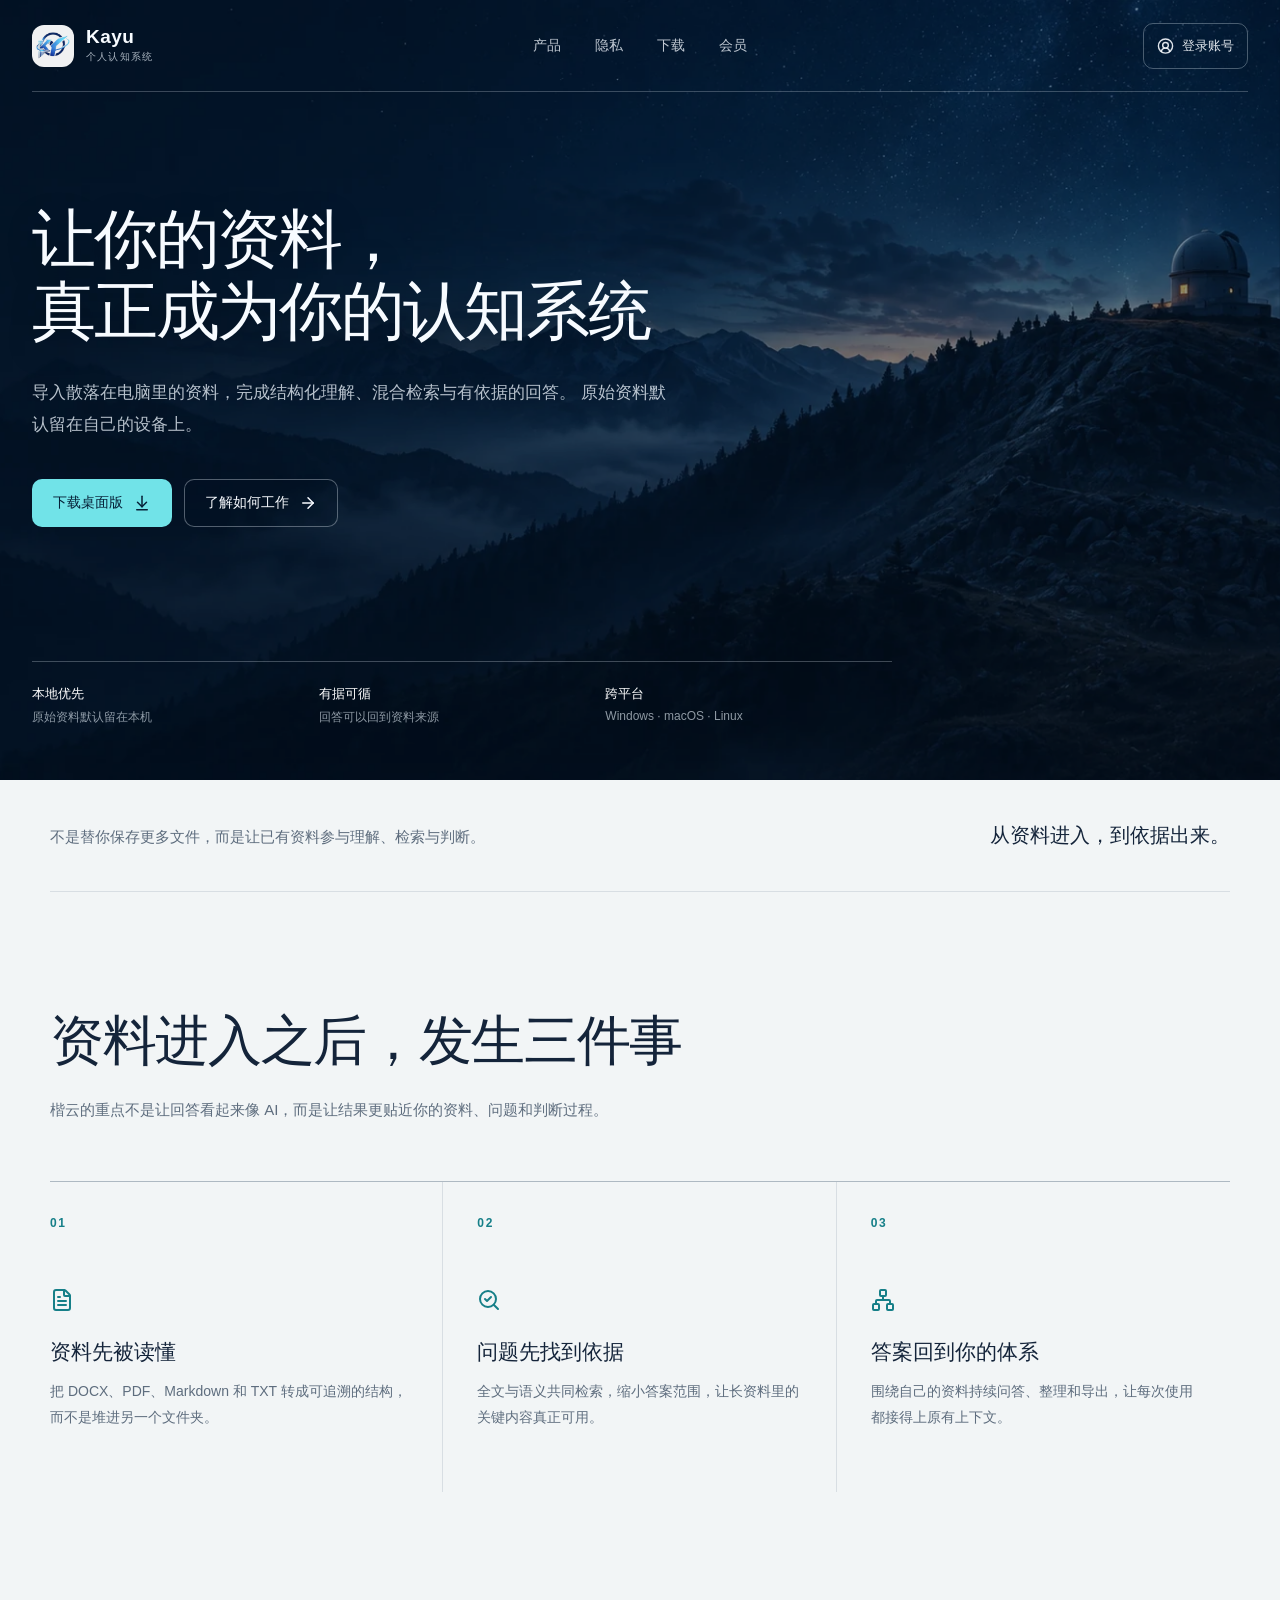
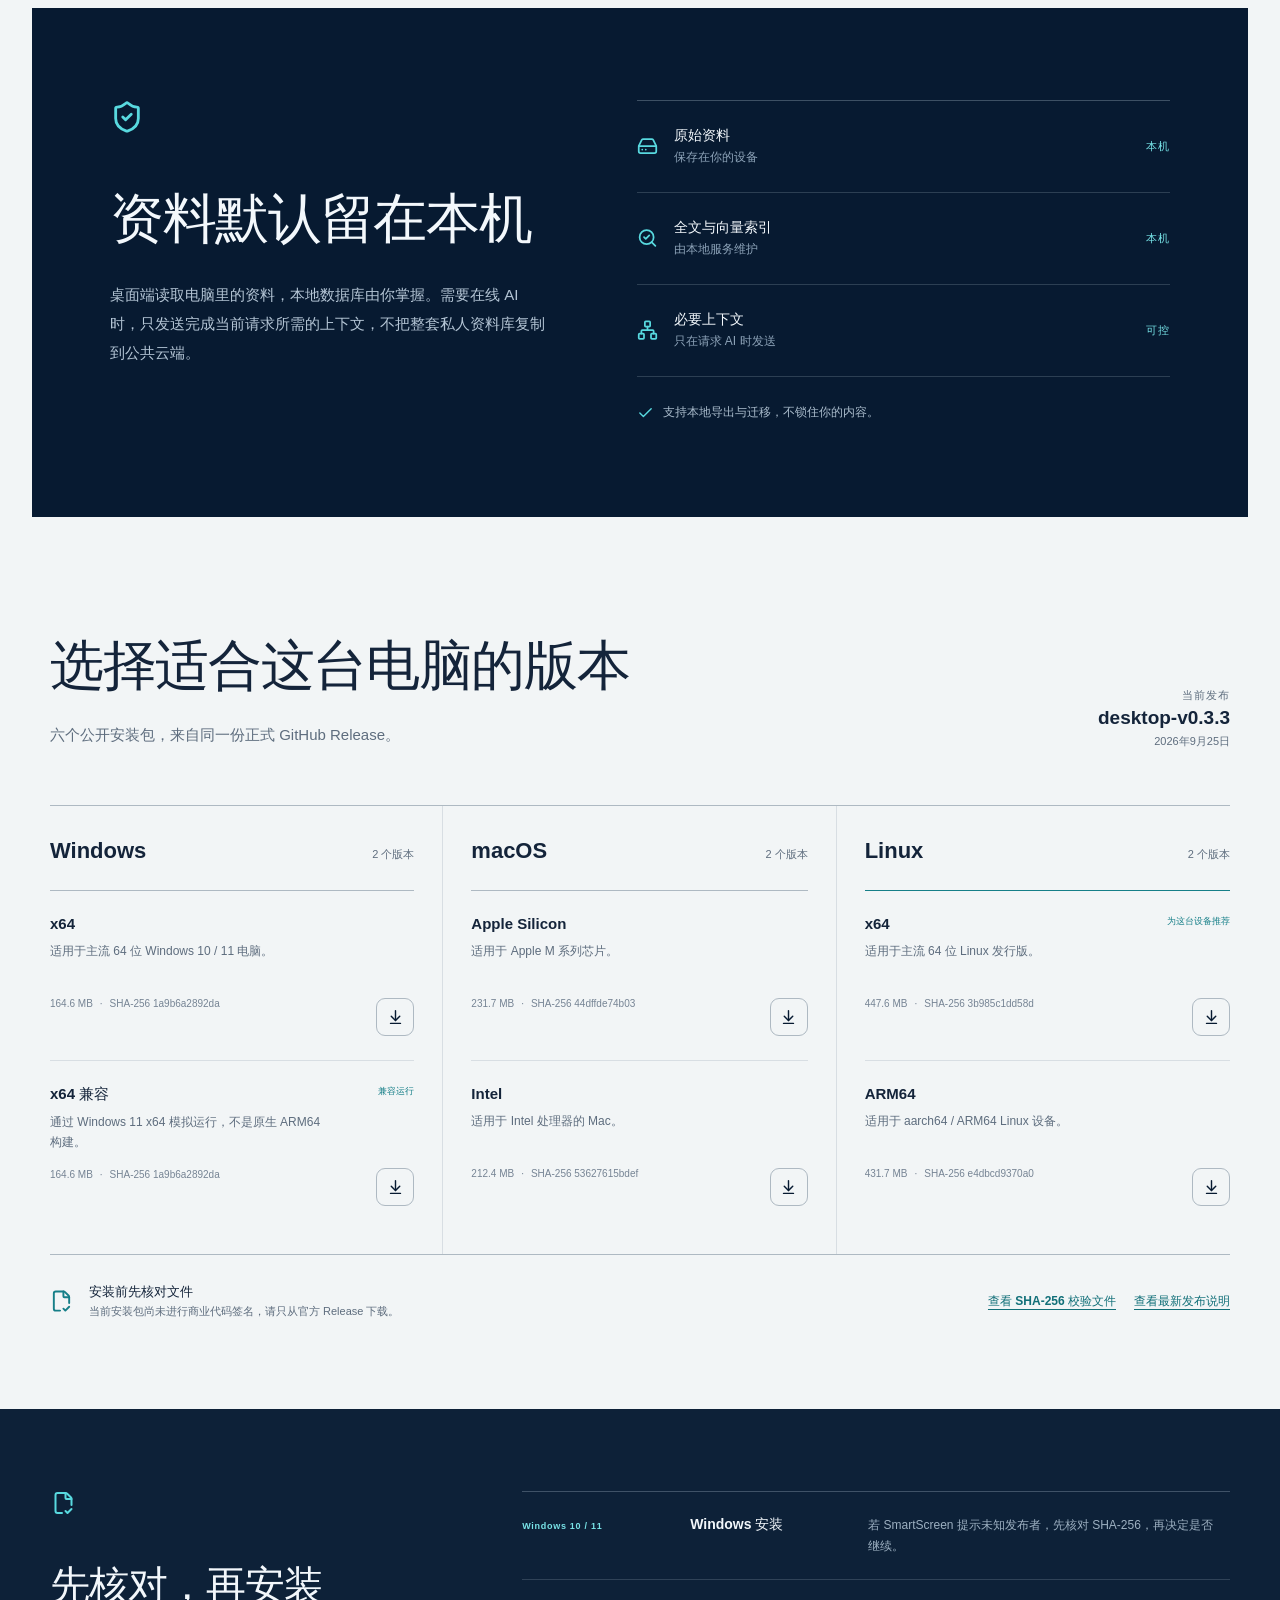
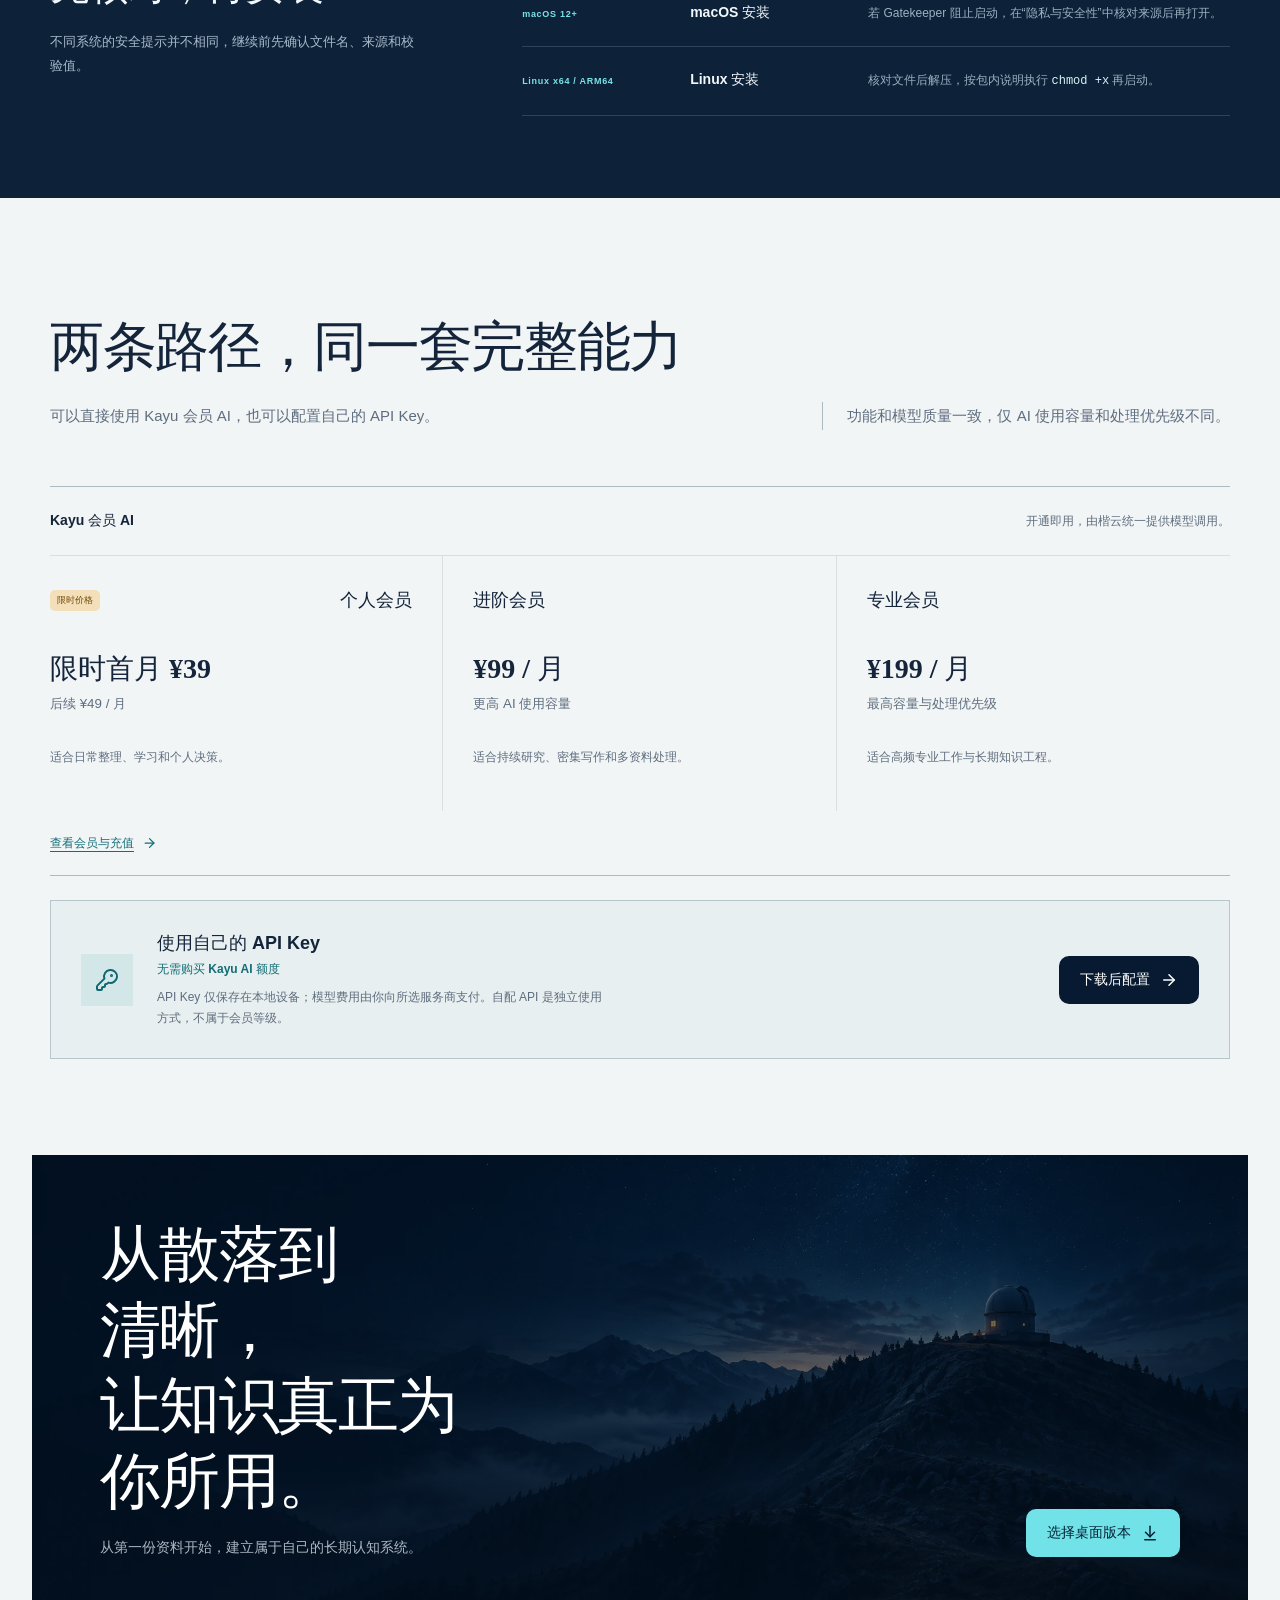
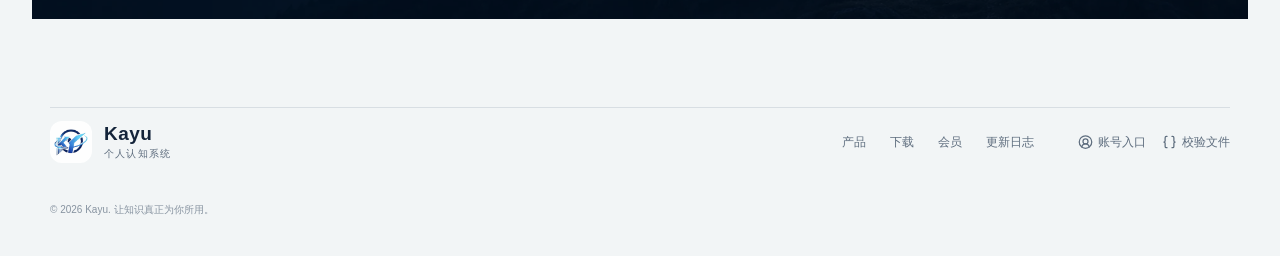
==== commit fc5aaff6: "deploy: publish observatory Kayu official website" ====
--- a/index.html
+++ b/index.html
@@ -3,15 +3,14 @@
   <head>
     <meta charset="UTF-8" />
     <meta name="viewport" content="width=device-width, initial-scale=1.0" />
-    <meta name="theme-color" content="#ffffff" />
+    <meta name="theme-color" content="#f5f9fc" />
+    <meta name="description" content="楷云是本地优先的个人认知系统，让电脑里的资料成为可检索、可追溯、可持续使用的个人知识能力。" />
     <link rel="icon" type="image/png" href="/assets/kaiyun-logo-aYBAQoxv.png" />
-    <title>楷云·个人认知系统</title>
-    <script type="module" crossorigin src="/assets/cloud-C2PI6XIN.js"></script>
-    <link rel="modulepreload" crossorigin href="/assets/globals-DfOKgxDl.js">
-    <link rel="modulepreload" crossorigin href="/assets/SkillCenterPage-g6AKKoud.js">
-    <link rel="stylesheet" crossorigin href="/assets/globals-BIHWUQiD.css">
-    <link rel="stylesheet" crossorigin href="/assets/SkillCenterPage-BXe6NwIH.css">
-    <link rel="stylesheet" crossorigin href="/assets/cloud-4NrMlM0m.css">
+    <title>楷云 Kayu｜本地优先的个人认知系统</title>
+    <script type="module" crossorigin src="/assets/official-4H25t94w.js"></script>
+    <link rel="modulepreload" crossorigin href="/assets/kaiyun-logo-DI6HD0B-.js">
+    <link rel="modulepreload" crossorigin href="/assets/shield-check-Bt3DD8RQ.js">
+    <link rel="stylesheet" crossorigin href="/assets/official-CDnGXZgH.css">
   </head>
   <body>
     <div id="root"></div>
--- a/assets/official-CDnGXZgH.css
+++ b/assets/official-CDnGXZgH.css
@@ -0,0 +1 @@
+:root{color:#14243a;font-synthesis:none;text-rendering:optimizelegibility;background:#f2f5f6;font-family:HarmonyOS Sans SC,MiSans,Microsoft YaHei,PingFang SC,sans-serif}*{box-sizing:border-box}html{scroll-behavior:smooth}body{background:#f2f5f6;min-width:320px;min-height:100vh;margin:0}a{color:inherit}button,a{-webkit-tap-highlight-color:transparent}::selection{color:#051526;background:#8cebf0}.official-site{--ink:#14243a;--muted:#5e6d7e;--line:#d8dee3;--paper:#fbfbf8;--frost:#f2f5f6;--navy:#071a31;--navy-soft:#0e2a48;--cyan:#58d9df;--cyan-dark:#167f88;--amber:#c98a2b;min-height:100vh;color:var(--ink);background:var(--frost);overflow:clip}.official-site h1,.official-site h2,.official-site h3,.official-site p{text-wrap:pretty}.official-hero-shell{color:#f7fbff;background:var(--navy);isolation:isolate;min-height:780px;position:relative;overflow:hidden}.official-hero-shell__image,.official-final>img{z-index:-2;object-fit:cover;object-position:center center;width:100%;height:100%;position:absolute;inset:0}.official-hero-shell__image{animation:1.15s cubic-bezier(.16,1,.3,1) both official-hero-settle}.official-hero-shell__veil,.official-final__veil{z-index:-1;background:#030e1d70;position:absolute;inset:0}.official-header{z-index:3;border-bottom:1px solid #ecf7ff3d;grid-template-columns:1fr auto 1fr;align-items:center;width:min(1240px,100% - 64px);min-height:92px;margin:0 auto;display:grid;position:relative}.official-brand{width:max-content;color:inherit;align-items:center;gap:12px;text-decoration:none;display:inline-flex}.official-brand__mark{background:#fffffff0;border-radius:12px;place-items:center;width:42px;height:42px;display:grid}.official-brand img{object-fit:contain;width:34px;height:34px}.official-brand>span:last-child{gap:2px;display:grid}.official-brand strong{letter-spacing:.025em;font:760 19px/1.1 Segoe UI,sans-serif}.official-brand small{color:#eef7ffb3;letter-spacing:.12em;font-size:10px}.official-header nav,.official-footer nav{gap:34px;display:flex}.official-header nav a,.official-footer a{text-decoration:none}.official-header nav a{color:#f4f9ffc7;font-size:14px;position:relative}.official-header nav a:after{background:var(--cyan);content:"";transform-origin:0;height:1px;transition:transform .2s;position:absolute;bottom:-10px;left:0;right:0;transform:scaleX(0)}.official-header nav a:hover:after,.official-header nav a:focus-visible:after{transform:scaleX(1)}.official-account{color:#f8fcffe6;border:1px solid #ecf7ff4d;border-radius:10px;justify-self:end;align-items:center;gap:8px;padding:10px 13px;font-size:13px;text-decoration:none;transition:border-color .2s,background-color .2s;display:inline-flex}.official-account:hover{background:#ffffff14;border-color:#ecf7ff99}.official-account svg{width:17px}.official-hero{z-index:2;flex-direction:column;justify-content:space-between;width:min(1240px,100% - 64px);min-height:688px;margin:0 auto;padding:112px 0 54px;display:flex;position:relative}.official-hero__copy{width:min(820px,80vw);animation:.85s cubic-bezier(.16,1,.3,1) 80ms both official-copy-arrive}.official-hero h1{letter-spacing:-.035em;text-shadow:0 8px 32px #00000042;max-width:none;margin:0;font-family:Noto Serif SC,Source Han Serif SC,Songti SC,serif;font-size:clamp(54px,5vw,76px);font-weight:800;line-height:1.13}.official-hero__lead{color:#eff7ffc2;max-width:38em;margin:28px 0 0;font-size:17px;line-height:1.9}.official-hero__actions{gap:12px;margin-top:38px;display:flex}.official-button{border:1px solid #0000;border-radius:10px;justify-content:center;align-items:center;gap:10px;min-height:48px;padding:0 20px;font-size:14px;font-weight:760;text-decoration:none;transition:transform .2s,background-color .2s,border-color .2s;display:inline-flex}.official-button svg{width:18px}.official-button:hover{transform:translateY(-2px)}.official-button--primary{color:#062037;background:#71e3e8}.official-button--primary:hover{background:#9af0f3}.official-button--quiet{color:#f7fbff;background:#0412242e;border-color:#eef7ff57}.official-button--quiet:hover{background:#04122461;border-color:#eef7ff9e}.official-button--dark{color:#fff;background:var(--navy)}.official-button--dark:hover{background:var(--navy-soft)}.official-hero__facts{border-top:1px solid #ecf7ff42;grid-template-columns:repeat(3,minmax(0,1fr));width:min(860px,100%);margin:80px 0 0;padding:23px 0 0;display:grid}.official-hero__facts div{padding-right:32px}.official-hero__facts dt{color:#fff;font-size:13px;font-weight:760}.official-hero__facts dd{color:#ecf7ff99;margin:6px 0 0;font-size:12px}.official-opening{border-bottom:1px solid var(--line);justify-content:space-between;align-items:baseline;gap:50px;width:min(1180px,100% - 64px);margin:0 auto;padding:42px 0;display:flex}.official-opening p{color:var(--muted);margin:0;font-size:15px}.official-opening strong{font-family:Noto Serif SC,Source Han Serif SC,Songti SC,serif;font-size:20px}.official-section{width:min(1180px,100% - 64px);margin:0 auto;padding:116px 0}.official-section__intro{max-width:800px;margin-bottom:56px}.official-section__intro--row{justify-content:space-between;align-items:end;gap:52px;max-width:none;display:flex}.official-section__intro--row>*{max-width:650px}.official-section h2,.official-privacy h2,.official-installation h2,.official-final h2{letter-spacing:-.025em;margin:0;font-family:Noto Serif SC,Source Han Serif SC,Songti SC,serif;font-size:clamp(36px,4.2vw,58px);font-weight:760;line-height:1.23}.official-section__intro>p,.official-section__intro>div>p{max-width:54em;color:var(--muted);margin:22px 0 0;font-size:15px;line-height:1.9}.official-feature-sequence{border-top:1px solid #aeb9c2;grid-template-columns:repeat(3,minmax(0,1fr));display:grid}.official-feature-sequence article{border-right:1px solid var(--line);min-height:310px;padding:34px 34px 0 0;position:relative}.official-feature-sequence article+article{padding-left:34px}.official-feature-sequence article:last-child{border-right:0}.official-feature-sequence__step{color:var(--cyan-dark);letter-spacing:.14em;margin-bottom:58px;font-size:12px;font-weight:800;display:block}.official-feature-sequence svg{width:24px;color:var(--cyan-dark)}.official-feature-sequence h3{margin:22px 0 13px;font-size:21px}.official-feature-sequence p{color:var(--muted);margin:0;font-size:14px;line-height:1.85}.official-privacy{color:#f3f8fc;background:var(--navy);grid-template-columns:.9fr 1.1fr;gap:90px;width:min(1240px,100% - 64px);margin:0 auto;padding:92px 78px;display:grid}.official-privacy__copy>svg{width:34px;height:34px;color:var(--cyan);margin-bottom:48px}.official-privacy__copy p{color:#b4c5d5;max-width:42em;margin:28px 0 0;font-size:15px;line-height:1.95}.official-boundary{border-top:1px solid #e0effa40}.official-boundary>div{border-bottom:1px solid #e0effa2b;grid-template-columns:auto 1fr auto;align-items:center;gap:16px;min-height:92px;display:grid}.official-boundary>div>svg{width:21px;color:var(--cyan)}.official-boundary>div>span{gap:4px;display:grid}.official-boundary strong{font-size:14px}.official-boundary small{color:#8da3b8;font-size:12px}.official-boundary em{color:#78e5e9;letter-spacing:.1em;font-size:11px;font-style:normal;font-weight:800}.official-boundary>p{color:#aabccc;align-items:center;gap:9px;margin:24px 0 0;font-size:12px;display:flex}.official-boundary>p svg{width:17px;color:var(--cyan)}.official-downloads{padding-bottom:90px}.official-release-status{justify-items:end;gap:4px;min-width:230px;display:grid}.official-release-status span{color:var(--muted);letter-spacing:.1em;font-size:11px}.official-release-status strong{font:750 19px/1.2 Segoe UI,sans-serif}.official-release-status small{color:var(--muted);font-size:11px}.official-download-groups{border-top:1px solid #aeb9c2;border-bottom:1px solid #aeb9c2;grid-template-columns:repeat(3,minmax(0,1fr));display:grid}.official-download-groups>section{border-right:1px solid var(--line);padding:32px 28px 24px}.official-download-groups>section:first-child{padding-left:0}.official-download-groups>section:last-child{border-right:0;padding-right:0}.official-download-groups header{justify-content:space-between;align-items:baseline;gap:18px;margin-bottom:26px;display:flex}.official-download-groups header h3{margin:0;font-size:22px}.official-download-groups header span{color:var(--muted);font-size:11px}.official-download-row{border-top:1px solid var(--line);grid-template-columns:1fr auto;gap:18px;min-height:170px;padding:24px 0;display:grid}.official-download-row:first-child{border-top-color:#aeb9c2}.official-download-row>div:first-child{min-width:0}.official-download-row strong{font-size:15px}.official-download-row p{min-height:42px;color:var(--muted);margin:9px 0 14px;font-size:12px;line-height:1.65}.official-download-row small{color:#768494;white-space:nowrap;gap:7px;font-size:10px;display:flex;overflow:hidden}.official-download-row small span+span:before{content:"·";margin-right:7px}.official-download-row__action{flex-direction:column;align-items:flex-end;gap:7px;display:flex}.official-download-row__action>span{color:var(--cyan-dark);font-size:9px;font-weight:800}.official-download-row__action a{width:38px;height:38px;color:var(--navy);border:1px solid #aeb9c2;border-radius:9px;place-items:center;margin-top:auto;transition:color .2s,background-color .2s,border-color .2s;display:grid}.official-download-row__action a:hover{border-color:var(--navy);color:#fff;background:var(--navy)}.official-download-row__action svg{width:17px}.official-download-row--recommended{position:relative}.official-download-row--recommended:before{background:var(--cyan-dark);content:"";height:1px;position:absolute;top:-1px;left:0;right:0}.official-install-note{grid-template-columns:auto 1fr auto;align-items:center;gap:16px;margin-top:28px;display:grid}.official-install-note>svg{width:23px;color:var(--cyan-dark)}.official-install-note p{gap:3px;margin:0;display:grid}.official-install-note p strong{font-size:13px}.official-install-note p span{color:var(--muted);font-size:11px}.official-install-note>div{gap:18px;display:flex}.official-install-note a,.official-text-link{color:#116f78;text-underline-offset:4px;font-size:12px;font-weight:800}.official-installation{color:#f2f7fb;background:#0d2138;grid-template-columns:.72fr 1.28fr;gap:74px;width:100%;padding:82px max(32px,50vw - 590px);display:grid}.official-installation__intro>svg{width:27px;color:var(--cyan);margin-bottom:42px}.official-installation__intro h2{font-size:40px}.official-installation__intro p{color:#a8bacb;margin:20px 0 0;font-size:13px;line-height:1.8}.official-installation__steps{border-top:1px solid #ddedf83d}.official-installation__steps article{border-bottom:1px solid #ddedf829;grid-template-columns:150px 160px 1fr;align-items:baseline;gap:18px;padding:23px 0;display:grid}.official-installation__steps span{color:#79e4e8;letter-spacing:.08em;font-size:9px;font-weight:800}.official-installation__steps h3{margin:0;font-size:14px}.official-installation__steps p{color:#9db0c1;margin:0;font-size:12px;line-height:1.7}.official-installation code{color:#d5f6f6;font-family:SFMono-Regular,Consolas,monospace}.official-membership{padding-bottom:96px}.official-membership__principle{border-left:1px solid #aeb9c2;max-width:390px;padding-left:24px;margin:0!important}.official-plan-table{border-top:1px solid #aeb9c2;border-bottom:1px solid #aeb9c2}.official-plan-table>header{border-bottom:1px solid var(--line);justify-content:space-between;align-items:baseline;gap:40px;padding:25px 0;display:flex}.official-plan-table>header span{font-size:14px;font-weight:800}.official-plan-table>header p{color:var(--muted);margin:0;font-size:12px}.official-plan-table__plans{grid-template-columns:repeat(3,minmax(0,1fr));display:grid}.official-plan-table__plans article{border-right:1px solid var(--line);min-height:255px;padding:30px 30px 26px 0}.official-plan-table__plans article+article{padding-left:30px}.official-plan-table__plans article:last-child{border-right:0}.official-plan-table__plans article>div{justify-content:space-between;align-items:center;gap:10px;min-height:28px;display:flex}.official-plan-table__plans h3{margin:0;font-size:18px}.official-plan-table__plans article>div>span{color:#724a09;background:#f3dfb9;border-radius:5px;padding:4px 7px;font-size:9px;font-weight:800}.official-plan-table__plans article>strong{margin-top:36px;font-family:Noto Serif SC,Source Han Serif SC,Songti SC,serif;font-size:28px;display:block}.official-plan-table__plans small{color:var(--muted);margin-top:7px;display:block}.official-plan-table__plans p{color:var(--muted);margin:34px 0 0;font-size:12px;line-height:1.7}.official-plan-table>.official-text-link{align-items:center;gap:8px;margin:20px 0;display:inline-flex}.official-text-link svg{width:15px}.official-byok{background:#e8eff0;border:1px solid #b7c6ca;grid-template-columns:auto 1fr auto;align-items:center;gap:24px;margin-top:24px;padding:30px;display:grid}.official-byok__icon{color:#0e6670;background:#d3e7e8;place-items:center;width:52px;height:52px;display:grid}.official-byok__icon svg{width:24px}.official-byok h3{margin:0;font-size:18px}.official-byok strong{color:#126e76;margin-top:6px;font-size:12px;display:block}.official-byok p{max-width:68ch;color:var(--muted);margin:9px 0 0;font-size:12px;line-height:1.7}.official-final{isolation:isolate;color:#fff;background:var(--navy);justify-content:space-between;align-items:end;gap:48px;width:min(1240px,100% - 64px);min-height:390px;margin:0 auto 88px;padding:62px 68px;display:flex;position:relative;overflow:hidden}.official-final>img{object-position:center 46%}.official-final__veil{background:#030e1d94}.official-final>div:not(.official-final__veil){z-index:1;position:relative}.official-final h2{max-width:13ch;font-size:clamp(40px,4.8vw,64px)}.official-final p{color:#eff7ffb8;margin:20px 0 0;font-size:14px}.official-final .official-button{z-index:1;flex:none;position:relative}.official-footer{border-top:1px solid var(--line);width:min(1180px,100% - 64px);min-height:150px;color:var(--muted);grid-template-columns:1fr auto auto;align-items:center;gap:44px;margin:0 auto;font-size:12px;display:grid}.official-brand--footer{color:var(--ink)}.official-brand--footer small{color:var(--muted)}.official-footer nav{gap:24px}.official-footer>div{gap:16px;display:flex}.official-footer>div a{align-items:center;gap:5px;display:inline-flex}.official-footer>div svg{width:15px}.official-footer>p{color:#8793a0;grid-column:1/-1;margin:-30px 0 28px;font-size:10px}.official-site a:focus-visible{outline-offset:4px;outline:3px solid #65dce2}.official-site ::-webkit-scrollbar{width:12px}.official-site ::-webkit-scrollbar-track{background:#e7ecef}.official-site ::-webkit-scrollbar-thumb{background:#617284;border:3px solid #e7ecef;border-radius:10px}@keyframes official-hero-settle{0%{filter:brightness(.78);transform:scale(1.035)}to{filter:brightness();transform:scale(1)}}@keyframes official-copy-arrive{0%{transform:translateY(12px)}to{transform:translateY(0)}}@media (width<=980px){.official-header{grid-template-columns:1fr auto}.official-header nav{display:none}.official-hero__copy{width:min(720px,86vw)}.official-feature-sequence{grid-template-columns:1fr}.official-feature-sequence article,.official-feature-sequence article+article{border-right:0;border-bottom:1px solid var(--line);grid-template-columns:52px 36px 1fr;gap:20px;min-height:0;padding:28px 0;display:grid}.official-feature-sequence__step{margin:4px 0 0}.official-feature-sequence h3{margin-top:0}.official-privacy{grid-template-columns:1fr;gap:54px;padding:64px 52px}.official-download-groups{grid-template-columns:1fr}.official-download-groups>section,.official-download-groups>section:first-child,.official-download-groups>section:last-child{border-right:0;border-bottom:1px solid var(--line);padding:30px 0 12px}.official-download-groups>section:last-child{border-bottom:0}.official-download-row{min-height:145px}.official-installation{grid-template-columns:1fr;gap:45px}.official-installation__steps article{grid-template-columns:140px 150px 1fr}.official-final{flex-direction:column;justify-content:end;align-items:flex-start}.official-footer{grid-template-columns:1fr auto}.official-footer>div{grid-column:1/-1}}@media (width<=680px){.official-header,.official-hero,.official-opening,.official-section,.official-privacy,.official-final,.official-footer{width:min(100% - 32px,1180px)}.official-hero-shell{min-height:730px}.official-hero-shell__image{object-position:64% center}.official-header{min-height:76px}.official-brand__mark{width:37px;height:37px}.official-brand img{width:30px;height:30px}.official-brand strong{font-size:17px}.official-account{padding:9px 10px}.official-account svg{display:none}.official-hero{min-height:654px;padding:88px 0 34px}.official-hero__copy{width:100%}.official-hero h1{font-size:46px;line-height:1.16}.official-hero__lead{max-width:29em;font-size:15px;line-height:1.8}.official-hero__actions{flex-direction:column;align-items:stretch;max-width:310px}.official-hero__facts{grid-template-columns:1fr;gap:15px;margin-top:55px}.official-hero__facts div{grid-template-columns:84px 1fr;gap:10px;padding:0;display:grid}.official-hero__facts dd{margin:0}.official-opening{flex-direction:column;align-items:flex-start;gap:12px;padding:30px 0}.official-opening p{font-size:13px;line-height:1.7}.official-opening strong{font-size:17px}.official-section{padding:84px 0}.official-section__intro{margin-bottom:40px}.official-section__intro--row{flex-direction:column;align-items:flex-start;gap:24px}.official-section h2,.official-privacy h2,.official-installation h2,.official-final h2{font-size:34px}.official-feature-sequence article,.official-feature-sequence article+article{grid-template-columns:38px 1fr;gap:14px}.official-feature-sequence article>svg{grid-area:1/2}.official-feature-sequence article>div{grid-column:2}.official-privacy{gap:46px;padding:48px 24px}.official-privacy__copy>svg{margin-bottom:32px}.official-boundary>div{grid-template-columns:auto 1fr}.official-boundary em{grid-column:2}.official-release-status{justify-items:start;min-width:0}.official-download-row,.official-download-row p{min-height:0}.official-install-note{grid-template-columns:auto 1fr}.official-install-note>div{flex-direction:column;grid-column:1/-1;align-items:flex-start;gap:9px}.official-installation{padding:58px 16px}.official-installation__steps article{grid-template-columns:1fr;gap:8px;padding:21px 0}.official-plan-table>header{flex-direction:column;align-items:flex-start;gap:8px}.official-plan-table__plans{grid-template-columns:1fr}.official-plan-table__plans article,.official-plan-table__plans article+article{border-right:0;border-bottom:1px solid var(--line);min-height:0;padding:26px 0}.official-plan-table__plans article>strong{margin-top:22px}.official-plan-table__plans p{margin-top:20px}.official-membership__principle{border-left:0;padding:0}.official-byok{grid-template-columns:1fr;padding:24px}.official-byok .official-button{width:100%}.official-final{align-items:stretch;min-height:430px;margin-bottom:54px;padding:38px 24px}.official-final>img{object-position:66% center}.official-final .official-button{width:100%}.official-footer{grid-template-columns:1fr;gap:24px;padding:36px 0 18px}.official-footer nav{flex-wrap:wrap;gap:16px 22px}.official-footer>div{flex-direction:column;grid-column:auto}.official-footer>p{grid-column:auto;margin:0}}@media (prefers-reduced-motion:reduce){html{scroll-behavior:auto}*,:before,:after{scroll-behavior:auto!important;transition-duration:.01ms!important;animation-duration:.01ms!important}}
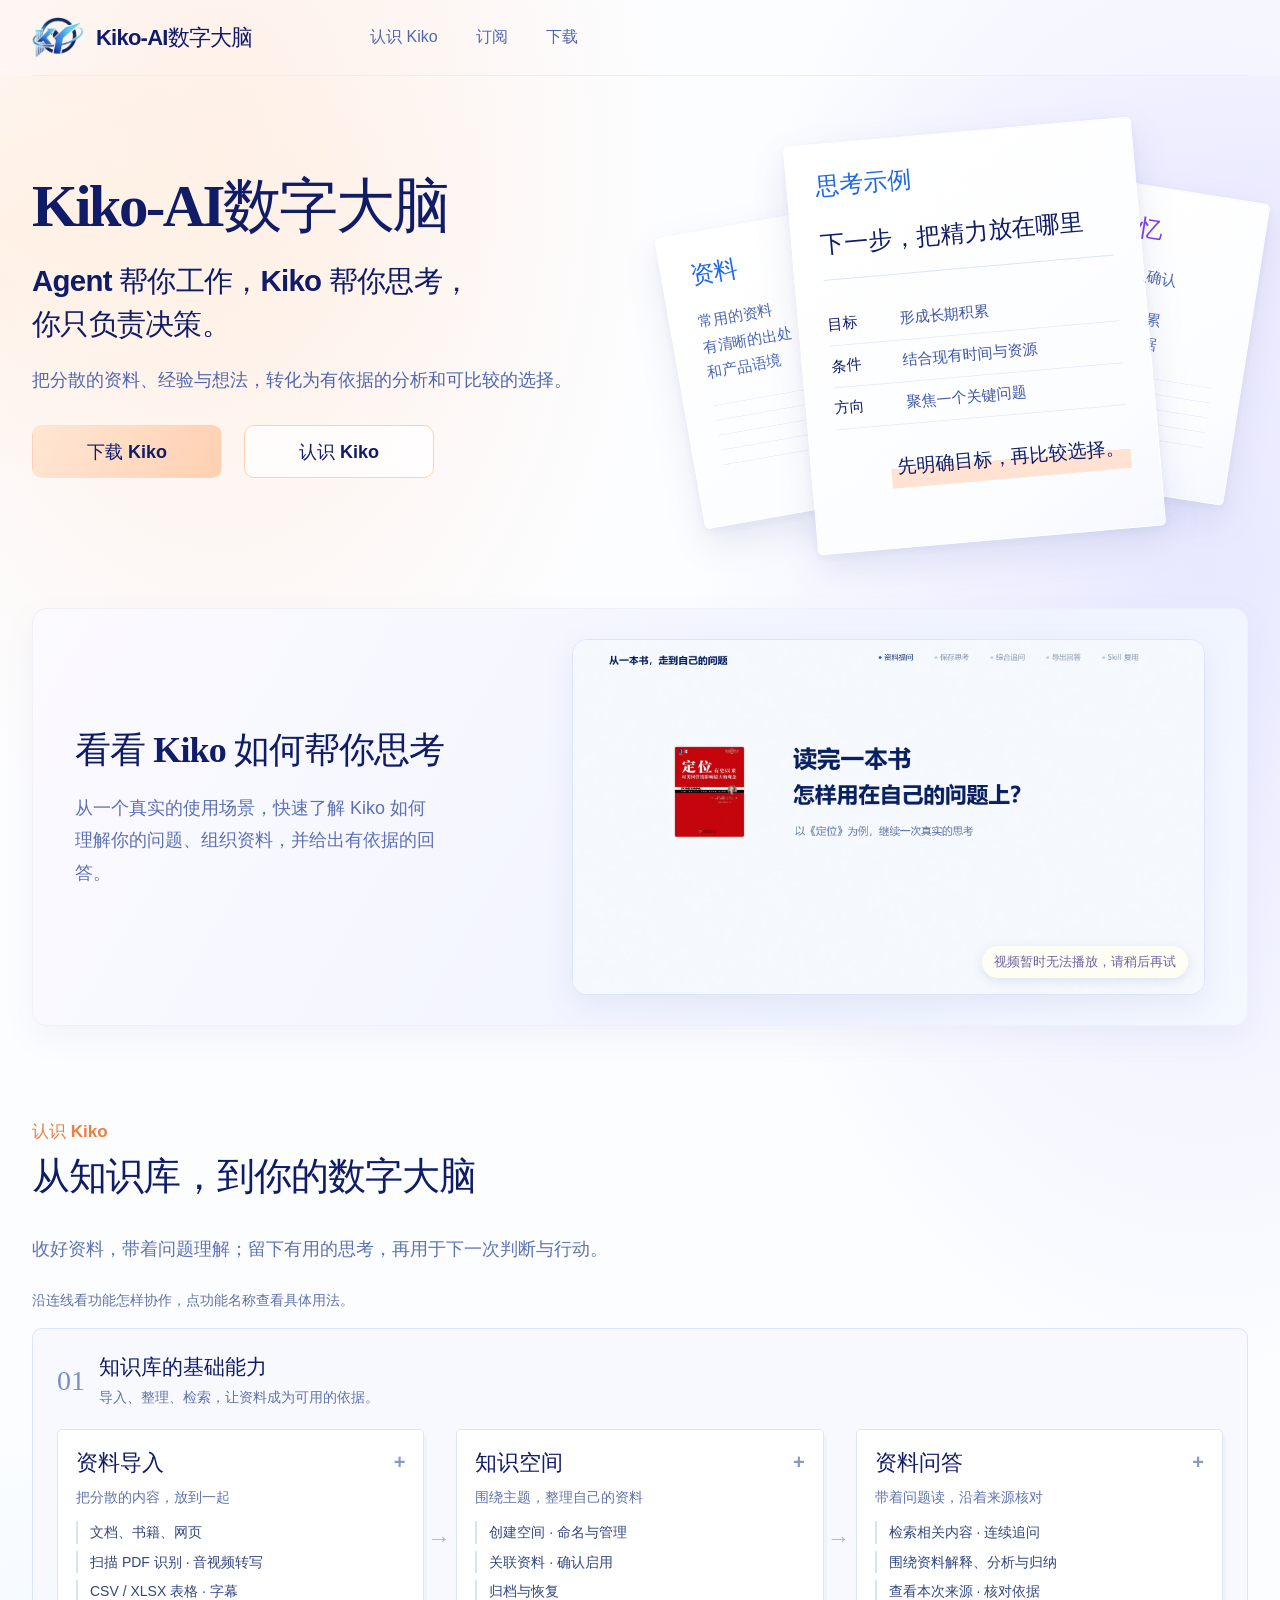
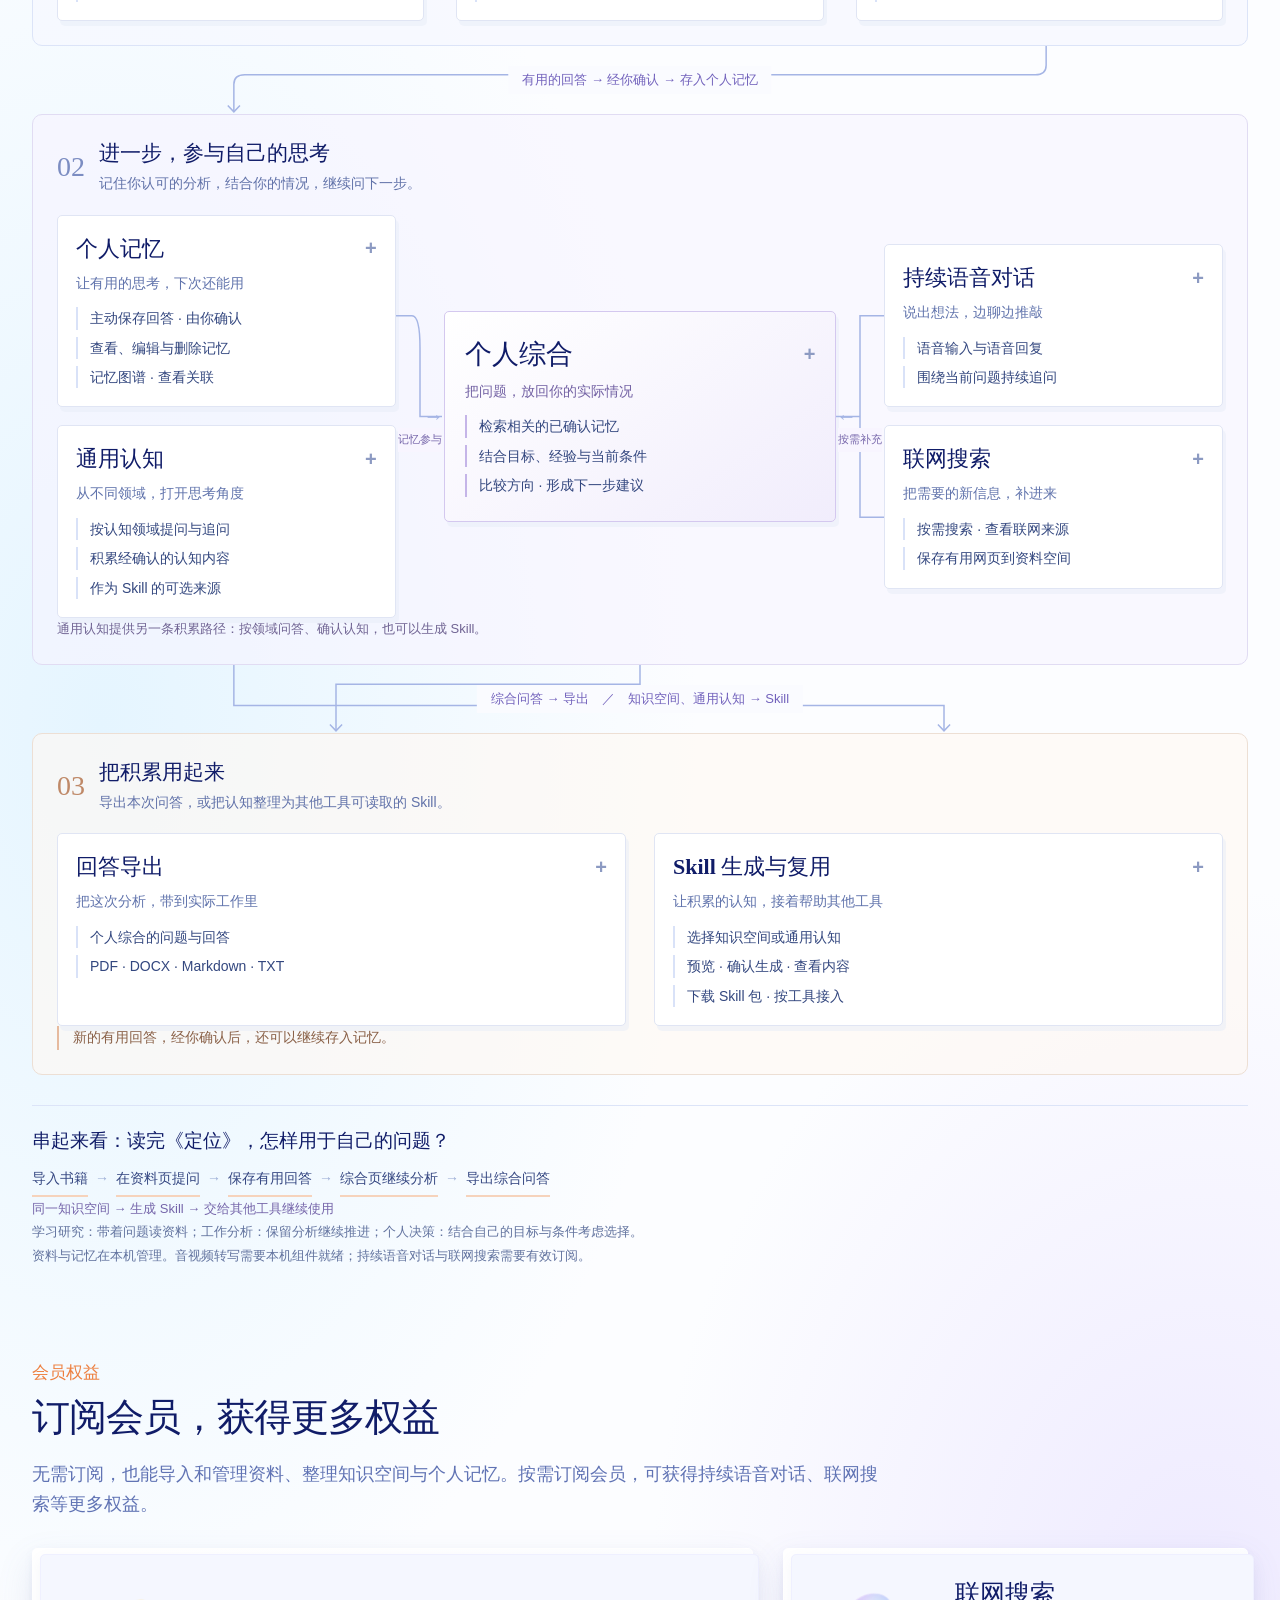
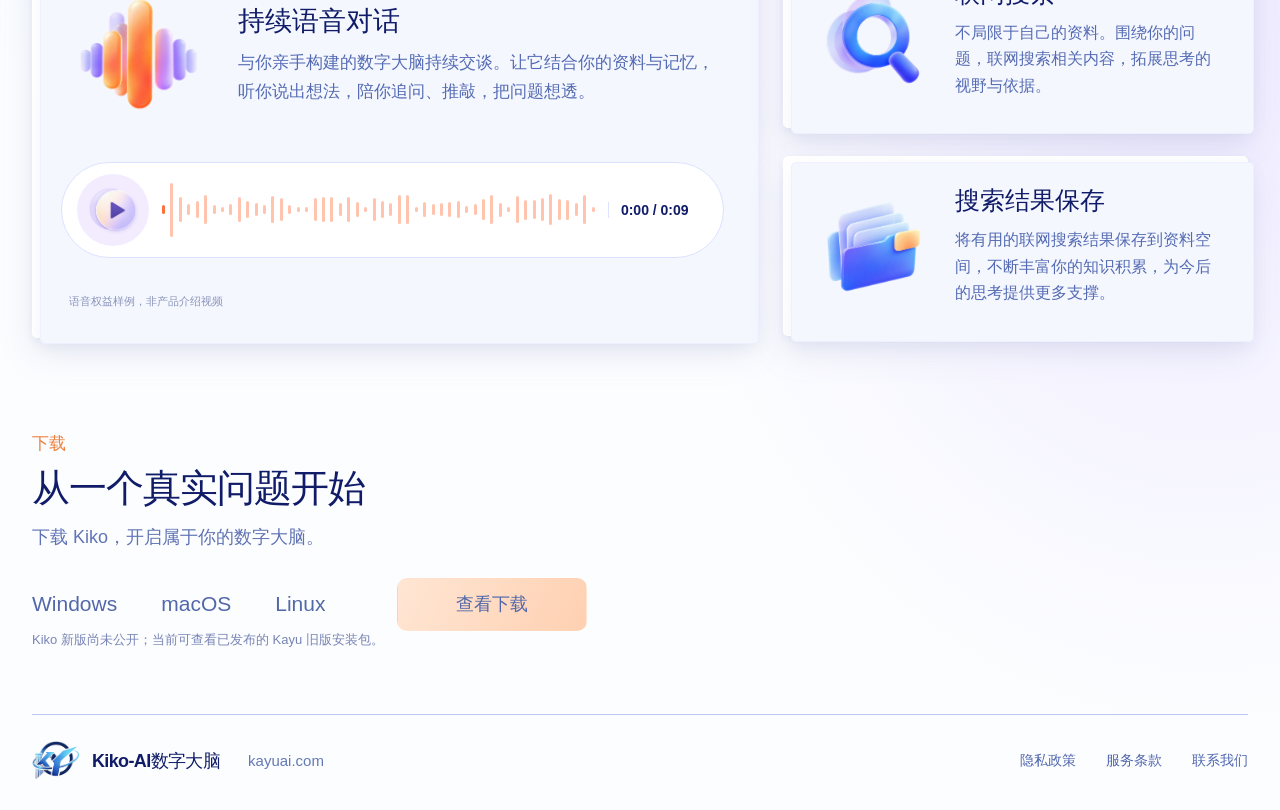
==== commit 6456448a: "Publish approved Kiko website and introduction video Website source: 46a4fb6a. Existing public insta" ====
--- a/index.html
+++ b/index.html
@@ -3,14 +3,14 @@
   <head>
     <meta charset="UTF-8" />
     <meta name="viewport" content="width=device-width, initial-scale=1.0" />
-    <meta name="theme-color" content="#f5f9fc" />
-    <meta name="description" content="楷云是本地优先的个人认知系统，让电脑里的资料成为可检索、可追溯、可持续使用的个人知识能力。" />
+    <meta name="theme-color" content="#fcfdff" />
+    <meta name="description" content="Kiko-AI数字大脑，把分散的资料、经验与想法，转化为有依据的分析和可比较的选择。" />
     <link rel="icon" type="image/png" href="/assets/kaiyun-logo-aYBAQoxv.png" />
-    <title>楷云 Kayu｜本地优先的个人认知系统</title>
-    <script type="module" crossorigin src="/assets/official-4H25t94w.js"></script>
-    <link rel="modulepreload" crossorigin href="/assets/kaiyun-logo-DI6HD0B-.js">
-    <link rel="modulepreload" crossorigin href="/assets/shield-check-Bt3DD8RQ.js">
-    <link rel="stylesheet" crossorigin href="/assets/official-CDnGXZgH.css">
+    <title>Kiko-AI数字大脑｜让思考更有依据</title>
+    <script type="module" crossorigin src="/assets/official-0N71BwYr.js"></script>
+    <link rel="modulepreload" crossorigin href="/assets/kaiyun-logo-BTUFeGK3.js">
+    <link rel="modulepreload" crossorigin href="/assets/kiko-contact-opening-qr-B0CS7bWn.js">
+    <link rel="stylesheet" crossorigin href="/assets/official-CKOYVQT8.css">
   </head>
   <body>
     <div id="root"></div>
--- a/assets/official-CKOYVQT8.css
+++ b/assets/official-CKOYVQT8.css
@@ -0,0 +1 @@
+.kiko-map{--map-line:#a5b5e5;--map-purple:#7262bc;margin-top:28px}.kiko-map__hint{color:#6172a9;margin:0 0 18px;font-size:14px}.kiko-map__stage{background:#f7f9ffb8;border:1px solid #dce4f8;border-radius:10px;padding:24px;position:relative}.kiko-map__stage-heading{align-items:center;gap:14px;margin-bottom:20px;display:flex}.kiko-map__stage-heading>span{color:#7c8dc2;font-family:Georgia,serif;font-size:28px}.kiko-map__stage-heading h3{color:var(--ink);margin:0 0 5px;font-size:21px}.kiko-map__stage-heading p{color:#6172a9;margin:0;font-size:14px;line-height:1.6}.kiko-map__foundation,.kiko-map__outputs{grid-template-columns:repeat(3,minmax(0,1fr));gap:32px;display:grid}.kiko-map__node{background:#fff;border:1px solid #e0e5f4;border-radius:5px;min-width:0;padding:18px;position:relative;box-shadow:3px 5px #e8edf880}.kiko-map__node h4{margin:0 0 8px}.kiko-map__node h4 button{width:100%;color:var(--ink);text-align:left;background:0 0;border:0;justify-content:space-between;align-items:center;gap:8px;padding:0;font-family:Songti SC,SimSun,serif;font-size:22px;display:flex}.kiko-map__node h4 button:hover{color:#5243a6}.kiko-map__node h4 button:focus-visible{outline-offset:5px;border-radius:2px;outline:2px solid #6657bd}.kiko-map__toggle{color:#8c9ac2;flex:none;font-family:sans-serif;font-size:20px}.kiko-map__lead{color:#6073ac;margin:0 0 13px;font-size:14px;line-height:1.6}.kiko-map__node ul{color:#33477f;gap:7px;margin:0;padding:0;font-size:14px;line-height:1.6;list-style:none;display:grid}.kiko-map__node li{border-left:2px solid #d9e2f8;padding-left:12px}.kiko-map__node[data-expanded=true]{border-color:#9c8bd6}.kiko-map__detail{border-top:1px solid #dce4f8;margin-top:16px;padding-top:12px}.kiko-map__detail[hidden]{display:none}.kiko-map__detail p{color:#40558a;margin:0;font-size:14px;line-height:1.8}.kiko-map__detail .kiko-map__example{color:#775647;margin-top:10px}.kiko-map__foundation>.kiko-map__node:not(:last-child):after{color:var(--map-line);content:"→";font-size:23px;position:absolute;top:50%;right:-27px}.kiko-map__save-link,.kiko-map__output-link{height:68px;color:var(--map-purple);font-size:13px;position:relative}.kiko-map__save-link svg,.kiko-map__output-link svg{width:100%;height:100%;position:absolute;inset:0}.kiko-map svg path{fill:none;stroke:var(--map-line);stroke-width:1.5px;vector-effect:non-scaling-stroke}.kiko-map__save-link>span,.kiko-map__output-link>span{white-space:nowrap;background:#fafbff;padding:5px 14px;position:absolute;top:20px;left:50%;transform:translate(-50%)}.kiko-map__stage--thinking{background:#f8f5ff94;border-color:#e1dcf3}.kiko-map__thinking{grid-template-columns:1fr 48px 1.16fr 48px 1fr;align-items:center;display:grid}.kiko-map__stack{gap:18px;min-width:0;display:grid}.kiko-map__node--hub{background:linear-gradient(145deg,#fff,#f1edfc);border-color:#d4c8ef;padding:24px 20px}.kiko-map__node--hub h4 button{font-size:27px}.kiko-map__node--hub .kiko-map__lead{color:#7362a4}.kiko-map__node--hub li{border-color:#c5b5e8}.kiko-map__join{align-self:stretch;min-height:200px;position:relative}.kiko-map__join svg{width:100%;height:100%}.kiko-map__join:after{color:var(--map-line);content:"→";font-size:20px;position:absolute;top:50%;right:0;transform:translateY(-50%)}.kiko-map__join--conversation:after{content:"←";left:0;right:auto}.kiko-map__join span{color:#7565aa;text-align:center;background:#f8f5ff;width:4em;padding:3px 0;font-size:11px;line-height:1.6;position:absolute;top:51%;left:50%;transform:translate(-50%,8px)}.kiko-map__cognition-note{color:#706493;margin:18px 0 0;font-size:13px;line-height:1.7}.kiko-map__outputs{grid-template-columns:repeat(2,minmax(0,1fr));gap:28px}.kiko-map__stage--use{background:#fff9f3a3;border-color:#eddfd4}.kiko-map__stage--use .kiko-map__stage-heading>span{color:#bf8968}.kiko-map__return{color:#896047;border-left:2px solid #e6ba9e;margin:20px 0 0;padding-left:14px;font-size:14px;line-height:1.7}.kiko-map__walkthrough{border-top:1px solid #dce4f8;margin-top:30px;padding:22px 0 0}.kiko-map__walkthrough h3{color:var(--ink);margin:0 0 16px;font-size:19px}.kiko-map__walkthrough ol{color:#354782;flex-wrap:wrap;gap:12px 28px;margin:0;padding:0;font-size:14px;list-style:none;display:flex}.kiko-map__walkthrough li{border-bottom:2px solid #f6d3bc;padding-bottom:7px;position:relative}.kiko-map__walkthrough li:not(:last-child):after{color:#9daed6;content:"→";position:absolute;right:-21px}.kiko-map__walkthrough p,.kiko-map__availability{color:#62739f;font-size:13px;line-height:1.8}.kiko-map__walkthrough p{margin:16px 0 0}.kiko-map__walkthrough .kiko-map__parallel{color:#7565aa}.kiko-map__availability{margin:22px 0 0}@media (width<=1000px) and (width>=761px){.kiko-map__stage{padding:18px}.kiko-map__node{padding:15px}.kiko-map__thinking{grid-template-columns:1fr 32px 1.15fr 32px 1fr}.kiko-map__node h4 button{font-size:20px}.kiko-map__node--hub h4 button{font-size:25px}}@media (width<=760px){.kiko-map__stage{padding:18px 14px}.kiko-map__stage-heading{align-items:start;gap:10px}.kiko-map__stage-heading h3{font-size:19px}.kiko-map__stage-heading>span{font-size:25px}.kiko-map__foundation,.kiko-map__thinking,.kiko-map__outputs{grid-template-columns:1fr;gap:30px;display:grid}.kiko-map__foundation>.kiko-map__node:not(:last-child):after{content:"↓";top:auto;bottom:-29px;right:50%;transform:translate(50%)}.kiko-map__save-link svg,.kiko-map__output-link svg{display:none}.kiko-map__save-link:before,.kiko-map__output-link:before{border-left:1px solid var(--map-line);content:"";height:100%;position:absolute;top:0;left:50%}.kiko-map__save-link>span,.kiko-map__output-link>span{text-align:center;white-space:normal;width:90%;padding:5px 8px;font-size:12px}.kiko-map__thinking{gap:0}.kiko-map__join{height:48px;min-height:48px}.kiko-map__join svg,.kiko-map__join:after{display:none}.kiko-map__join:before{border-left:1px solid var(--map-line);content:"";height:100%;position:absolute;top:0;left:50%}.kiko-map__join span{background:#f8f5ff;width:auto;padding:3px 12px;font-size:12px;top:13px;transform:translate(-50%)}.kiko-map__join--conversation{order:4}.kiko-map__thinking>.kiko-map__stack:last-child{order:5}.kiko-map__node--hub{padding:22px 18px}.kiko-map__walkthrough ol{grid-template-columns:1fr;gap:22px;display:grid}.kiko-map__walkthrough li{width:fit-content}.kiko-map__walkthrough li:not(:last-child):after{content:"↓";top:100%;left:0;right:auto}}:root{color:#101c68;font-synthesis:none;background:#fbfcff;font-family:Microsoft YaHei,PingFang SC,HarmonyOS Sans SC,sans-serif}*{box-sizing:border-box}html{scroll-behavior:smooth}body{min-width:0;margin:0}button,input{font:inherit}.official-site{--ink:#101c68;--body:#5168ad;--orange:#ffcfb2;--edge:#dfe5ff;min-height:100vh;color:var(--ink);background:radial-gradient(50% 25% at 17% 4%,#fff0e7 0,#0000 70%),radial-gradient(56% 29% at 94% 14%,#e8e8ff 0,#0000 72%),radial-gradient(62% 32% at 8% 58%,#e5f5ff 0,#0000 75%),radial-gradient(60% 25% at 94% 80%,#eeeaff 0,#0000 72%),#fcfdff;overflow:clip}.official-site a{color:inherit;text-decoration:none}.official-site button{color:inherit;cursor:pointer}.official-site a:focus-visible,.official-site button:focus-visible,.official-site input:focus-visible{outline-offset:4px;outline:3px solid #6b52e2}.official-container{width:min(1216px,100% - 64px);margin-inline:auto}.official-site h1,.official-site h2,.official-site h3,.official-site p{margin-top:0}.official-header{border-bottom:1px solid #ebecf6;align-items:center;gap:28px;width:min(1216px,100% - 64px);height:76px;margin-inline:auto;display:flex}.official-brand{white-space:nowrap;align-items:center;gap:12px;display:inline-flex}.official-brand img{object-fit:contain;width:52px;height:52px}.official-brand strong{letter-spacing:-.035em;font-size:22px;font-weight:750}.official-header nav,.official-footer nav{color:#5167ad;align-items:center;gap:clamp(18px,3vw,48px);display:flex}.official-header nav{margin-left:clamp(50px,7vw,110px)}.official-header nav a,.official-header nav button,.official-footer nav button{white-space:nowrap;background:0 0;border:0;padding:8px 0;font-size:16px}.official-header nav a:hover,.official-header nav button:hover,.official-footer nav button:hover{color:#211b9b}.official-hero{background:radial-gradient(45% 63% at 4% 30%,#fff1e5 0,#0000 80%),radial-gradient(51% 62% at 99% 32%,#ebeaff 0,#0000 80%);min-height:508px;position:relative}.official-hero__inner{grid-template-columns:1.02fr .98fr;align-items:center;gap:28px;min-height:508px;display:grid}.official-hero__copy{z-index:2;padding-bottom:8px;position:relative}.official-hero h1{letter-spacing:-.045em;white-space:nowrap;margin-bottom:20px;font-family:Songti SC,Noto Serif CJK SC,SimSun,serif;font-size:clamp(48px,4.6vw,68px);font-weight:700;line-height:1.13}.official-hero__claim{letter-spacing:-.025em;margin-bottom:20px;font-size:clamp(27px,2.3vw,34px);font-weight:600;line-height:1.45}.official-hero__claim span:last-child{display:block}.official-hero__description{max-width:625px;color:var(--body);margin-bottom:30px;font-size:18px;line-height:1.65}.official-actions{gap:22px;display:flex}.official-button{text-align:center;border:1px solid #0000;border-radius:10px;justify-content:center;align-items:center;min-width:190px;min-height:53px;padding:12px 22px;font-size:18px;font-weight:700;transition:transform .2s,box-shadow .2s;display:inline-flex}.official-button:hover{transform:translateY(-2px);box-shadow:0 10px 24px #c89ca838}.official-button--primary{color:#101c68;background:linear-gradient(115deg,#ffe6d4,#ffd0b1)}.official-button--secondary{background:#ffffffbd;border-color:#ffd1b4}.official-hero__papers{min-width:0;height:475px;position:relative}.official-paper{background:linear-gradient(145deg,#fff 4%,#fcfdff 76%,#f5f8ff 100%);border:1px solid #fff;border-radius:5px;position:relative;box-shadow:0 15px 35px #6678ae25,0 3px 9px #6276ad12}.official-hero__papers .official-paper{padding:26px 28px;position:absolute}.official-hero__papers h2{color:#2168e6;margin-bottom:18px;font-family:Songti SC,SimSun,serif;font-size:24px}.official-hero__papers p,.official-hero__papers li{color:#4b67b3;font-size:15px;line-height:1.7}.official-hero__card{text-align:left;transition:top .6s cubic-bezier(.2,.75,.25,1),left .6s cubic-bezier(.2,.75,.25,1),width .6s cubic-bezier(.2,.75,.25,1),height .6s cubic-bezier(.2,.75,.25,1),transform .6s cubic-bezier(.2,.75,.25,1),box-shadow .6s;overflow:hidden}.official-hero__card[data-slot=front]{z-index:3;width:60%;height:410px;top:38px;left:23%;transform:rotate(-5deg)}.official-hero__card[data-slot=left]{z-index:1;width:43%;height:295px;top:122px;left:2%;transform:rotate(-10deg)}.official-hero__card[data-slot=right]{z-index:2;width:39%;height:305px;top:92px;left:61%;transform:rotate(9deg)}.official-hero__card-hitbox{z-index:4;border-radius:inherit;cursor:pointer;background:0 0;border:0;width:100%;height:100%;padding:0;position:absolute;inset:0}.official-hero__card-hitbox:focus-visible{outline-offset:-5px;outline:3px solid #6b52e2}.official-hero__card[data-slot=front] .official-paper__lines{height:155px}.official-hero__card[data-slot=front]:hover{box-shadow:0 20px 42px #6678ae36}.official-hero__memory h2{color:#793cf4}.official-hero__memory ul{padding-left:18px}.official-paper__lines{opacity:.8;background:repeating-linear-gradient(#e9efff 0 1px,#0000 1px 15px);height:70px;margin-top:20px;display:block}.official-hero__thinking{min-height:0}.official-hero__thinking h3{white-space:nowrap;border-bottom:1px solid #dce5f5;padding:8px 0 19px;font-family:Songti SC,SimSun,serif;font-size:24px;line-height:1.35}.official-hero__thinking dl{margin:0 0 21px}.official-hero__thinking dl div{border-bottom:1px solid #e9edfa;grid-template-columns:62px 1fr;gap:10px;padding:11px 0;font-size:15px;display:grid}.official-hero__thinking dt{font-weight:700}.official-hero__thinking dd{color:#3f55a6;margin:0}.official-hero__thinking>strong{background:linear-gradient(#0000 54%,#ffe2d1 54%);width:fit-content;margin-left:auto;padding:8px 6px;font-family:Songti SC,SimSun,serif;font-size:19px;display:block}.official-video{background:linear-gradient(120deg,#fcfaff,#eff3ff 70%,#f4f8ff);border:1px solid #f0f0fb;border-radius:14px;grid-template-columns:.83fr 1.17fr;align-items:center;gap:48px;min-height:340px;margin-top:24px;padding:30px 42px;display:grid;box-shadow:0 12px 32px #6678ae12}.official-video h2,.official-structure h2,.official-membership h2,.official-download h2{letter-spacing:-.025em;font-family:Songti SC,Noto Serif CJK SC,SimSun,serif;font-size:clamp(33px,3vw,44px);line-height:1.3}.official-video h2{margin-bottom:18px;font-size:36px}.official-video p{color:#5c70b5;max-width:360px;font-size:18px;line-height:1.8}.official-video__media{aspect-ratio:16/9;background:#fff;border:1px solid #dbe4ff;border-radius:15px;position:relative;overflow:hidden;box-shadow:0 10px 28px #8193bf20}.official-video__media img,.official-video__media video{object-fit:cover;object-position:center;width:100%;height:100%}.official-video__media video::-webkit-media-controls-panel{filter:invert();background:0 0}.official-video__media video[data-controls-hidden=true]::-webkit-media-controls{display:none}.official-video__play{background:#fffffff0;border:1px solid #dbe4ff;border-radius:50%;place-items:center;width:60px;height:60px;padding:0;display:grid;position:absolute;top:50%;left:50%;transform:translate(-50%,-50%)}.official-video__play:hover{background:#eef3ff}.official-video__play svg{width:24px;height:24px;margin-left:3px}.official-video__status{color:#6e62a6;background:#fffef4ed;border-radius:99px;padding:7px 12px;font-size:13px;position:absolute;bottom:16px;right:16px;box-shadow:0 3px 12px #41549a22}.official-structure,.official-membership,.official-download{padding-top:94px}.official-eyebrow{color:#ed7f3f;margin-bottom:9px;font-size:17px;font-weight:700}.official-section-lead{color:#6073b4;font-size:18px;line-height:1.7}.official-benefits>*,.official-benefits__side>*{min-width:0}.official-benefits .official-paper:before{z-index:-1;border-radius:inherit;content:"";background:#f5f7ff;border:1px solid #eff0ff;position:absolute;inset:5px -7px -7px 7px;box-shadow:0 5px 14px #6b7bac12}.official-benefits .official-paper{isolation:isolate}.official-membership h2{margin-bottom:16px}.official-membership__lead{max-width:860px;margin:0 0 28px}.official-benefits{grid-template-columns:1.55fr 1fr;gap:30px;display:grid}.official-benefits .official-paper{border-radius:5px}.official-benefits__voice{flex-direction:column;justify-content:space-between;min-height:390px;padding:28px;display:flex}.official-benefits__main,.official-benefits__side .official-paper{align-items:center;gap:22px;display:flex}.official-benefits__main img{object-fit:contain;flex:none;width:155px;height:155px}.official-benefits h3{margin-bottom:10px;font-size:27px}.official-benefits p{color:#546bb3;margin-bottom:0;font-size:17px;line-height:1.65}.official-benefits__voice small{color:#8a94b9;margin:7px 8px 0;font-size:11px}.official-benefits__side{gap:25px;display:grid}.official-benefits__side>*{height:100%}.official-benefits__side .official-paper{min-height:180px;padding:20px 24px}.official-benefits__side>[data-reveal].is-visible:first-child img{animation:.8s ease-out both official-search-arrive}.official-benefits__side>[data-reveal].is-visible:last-child img{animation:.8s ease-out both official-save-arrive}.official-benefits__side img{object-fit:contain;flex:none;width:125px;height:125px}.official-benefits__side h3{font-size:25px}.official-benefits__side p{font-size:16px}.official-audio{background:#fff;border:1px solid #dbe2fe;border-radius:99px;align-items:center;gap:13px;height:96px;padding:8px 15px;display:flex}.official-audio__play{background:#f3ecff;border:0;border-radius:50%;flex:none;place-items:center;width:72px;height:72px;padding:0;display:grid}.official-audio__play img{object-fit:contain;width:72px;height:72px}.official-audio__play svg{fill:#5f50b3;stroke:#5f50b3;width:26px}.official-audio__track{flex:1;min-width:0;height:54px;position:relative}.official-audio__waveform{justify-content:space-between;align-items:center;gap:2px;height:100%;display:flex}.official-audio__waveform span{background:#ff703d;border-radius:4px;width:3px;min-width:2px}.official-audio__track input{opacity:.001;cursor:pointer;width:100%;height:100%;margin:0;position:absolute;inset:0}.official-audio__time{white-space:nowrap;border-left:1px solid #dce3fa;min-width:100px;padding-left:12px;font-size:14px;font-weight:700}.official-site--motion-ready [data-reveal]{transition:opacity .65s,transform .65s cubic-bezier(.2,.75,.25,1)}.official-site--motion-ready [data-reveal]:not(.is-visible){opacity:0;transform:translateY(18px)}.official-benefits__side>[data-reveal]:first-child{transition-delay:.18s}.official-benefits__side>[data-reveal]:last-child{transition-delay:.34s}@keyframes official-search-arrive{0%{opacity:.65;transform:translate(-8px,6px)rotate(-12deg)}to{opacity:1;transform:translate(0)rotate(0)}}@keyframes official-save-arrive{0%{opacity:.65;transform:translateY(-9px)scale(1.04)}to{opacity:1;transform:translateY(0)scale(1)}}.official-download{padding-bottom:65px}.official-download h2{margin-bottom:8px}.official-download__summary{color:#5268a9;flex-wrap:wrap;align-items:center;gap:44px;margin-top:25px;font-size:21px;display:flex}.official-download__summary .official-button{margin-left:28px}.official-download__notice{color:#7884b4;margin:12px 0 0;font-size:13px}.official-download__options{background:#ffffffb8;border:1px solid #e4e8f8;border-radius:9px;margin-top:42px;padding:20px 28px}.official-download__options[hidden]{display:none}.official-download__options h3{margin-bottom:5px;font-size:18px}.official-download__options p{color:#6473a9;font-size:13px;line-height:1.7}.official-download__options p a{color:#293ed1;text-decoration:underline}.official-download__list{grid-template-columns:repeat(3,1fr);gap:8px;display:grid}.official-download__list a{border:1px solid #e6eafa;border-radius:5px;align-items:center;gap:8px;min-height:55px;padding:10px 12px;font-size:12px;display:flex}.official-download__list a:hover{background:#f1f5ff}.official-download__list strong{font-size:13px}.official-download__list span{color:#6575b4;margin-left:auto}.official-download__list svg{flex:none;width:16px}.official-footer{border-top:1px solid #bbc8f4;padding-top:22px;padding-bottom:25px}.official-footer__row{align-items:center;gap:28px;display:flex}.official-footer .official-brand img{width:48px;height:48px}.official-footer .official-brand strong{font-size:18px}.official-footer__row>span{color:#6378b6;font-size:15px}.official-footer nav{gap:30px;margin-left:auto}.official-footer nav button{font-size:14px}.official-dialog{width:min(480px,100% - 32px);color:var(--ink);border:1px solid #dfe4fc;border-radius:12px;padding:26px;box-shadow:0 24px 70px #182b7540}.official-dialog::backdrop{background:#131c5680}.official-dialog__head{justify-content:space-between;align-items:center;margin-bottom:15px;display:flex}.official-dialog h2{margin:0;font-size:26px}.official-dialog__head button{background:0 0;border:0;place-items:center;width:32px;height:32px;display:grid}.official-dialog__head svg{width:20px}.official-dialog p{color:#5366a1;font-size:15px;line-height:1.8}.official-dialog a,.official-dialog__link{background:0 0;border:0;align-items:center;margin:7px 12px 0 0;padding:7px 0;font-size:15px;font-weight:700;display:inline-flex;color:#373bbb!important}.official-dialog a svg,.official-dialog__link svg{width:16px}.official-dialog__qr{width:min(270px,100%);height:auto;margin:18px auto 0;display:block}@media (width<=1050px){.official-header{flex-wrap:wrap;height:auto;min-height:78px;padding:12px 0}.official-header nav{gap:22px;margin-left:0}.official-hero__inner{grid-template-columns:1fr 1fr;gap:0}.official-hero h1{font-size:clamp(42px,5vw,56px)}.official-hero__claim{font-size:25px}.official-hero__card[data-slot=front]{width:72%;left:17%}.official-hero__thinking h3{white-space:normal;font-size:20px}.official-hero__card[data-slot=left]{width:48%}.official-benefits__main img{width:118px;height:118px}.official-benefits__side img{width:95px;height:95px}.official-footer__row{flex-wrap:wrap}}@media (width<=760px){.official-container,.official-header{width:min(100% - 36px,590px)}.official-header{gap:5px}.official-header nav{justify-content:space-between;gap:7px;width:100%}.official-header nav a,.official-header nav button{font-size:13px}.official-brand img{width:42px;height:42px}.official-brand strong{font-size:18px}.official-hero__inner{flex-direction:column;align-items:stretch;padding-top:42px;display:flex}.official-hero__copy{padding-bottom:10px}.official-hero h1{letter-spacing:-.06em;white-space:normal;font-size:clamp(31px,8.2vw,48px)}.official-hero__claim{font-size:clamp(22px,5vw,29px)}.official-hero__claim span{display:block}.official-hero__description{font-size:16px}.official-actions{gap:10px}.official-button{flex:1;min-width:0;min-height:48px;font-size:15px}.official-hero__papers{height:400px}.official-hero__papers .official-paper{padding:20px}.official-hero__card[data-slot=left]{width:47%;height:250px;top:106px;left:0}.official-hero__card[data-slot=right]{width:45%;height:250px;top:85px;left:54%}.official-hero__card[data-slot=front]{width:70%;height:348px;top:24px;left:15%}.official-hero__thinking h2{margin-bottom:9px;font-size:20px}.official-hero__thinking h3{padding:2px 0 10px;font-size:17px}.official-hero__thinking dl div{grid-template-columns:40px 1fr;padding:7px 0;font-size:12px}.official-hero__thinking>strong{font-size:14px}.official-hero__papers p,.official-hero__papers li{font-size:11px}.official-video{flex-direction:column;align-items:stretch;gap:8px;margin-top:12px;padding:28px 20px;display:flex}.official-video h2,.official-structure h2,.official-membership h2,.official-download h2{font-size:30px}.official-video p{max-width:none;font-size:16px}.official-structure,.official-membership,.official-download{padding-top:70px}.official-benefits{grid-template-columns:1fr;gap:18px}.official-benefits__voice{min-height:340px;padding:20px}.official-benefits,.official-benefits>*,.official-benefits__main>div,.official-benefits__side,.official-benefits__side .official-paper>div{min-width:0}.official-benefits__main img{width:100px;height:100px}.official-benefits h3{font-size:23px}.official-benefits p{font-size:15px}.official-benefits__side .official-paper{min-height:155px}.official-benefits__side img{width:90px;height:90px}.official-audio{gap:6px;height:74px;padding:6px 10px}.official-audio__play,.official-audio__play img{width:54px;height:54px}.official-audio__track{height:38px}.official-audio__waveform{gap:1px}.official-audio__waveform span{width:2px;min-width:1px}.official-audio__time{min-width:75px;padding-left:5px;font-size:11px}.official-download__summary{gap:14px;font-size:16px}.official-download__summary .official-button{flex-basis:100%;width:100%;margin-left:0}.official-download__list{grid-template-columns:1fr}.official-footer__row{gap:12px}.official-footer nav{justify-content:space-between;gap:8px;width:100%}.official-footer nav button{font-size:12px}}@media (width<=400px){.official-benefits__main,.official-benefits__side .official-paper{gap:10px}.official-benefits__main img{width:72px;height:85px}.official-benefits__side img{width:65px;height:75px}.official-benefits__side .official-paper{padding:15px}.official-benefits__side h3{font-size:21px}.official-audio__time{min-width:68px}}@media (prefers-reduced-motion:reduce){html{scroll-behavior:auto}.official-button,.official-hero__card{transition:none}.official-site--motion-ready [data-reveal],.official-site--motion-ready [data-reveal]:not(.is-visible){opacity:1;transition:none;transform:none}.official-benefits__side>[data-reveal].is-visible img{animation:none}}
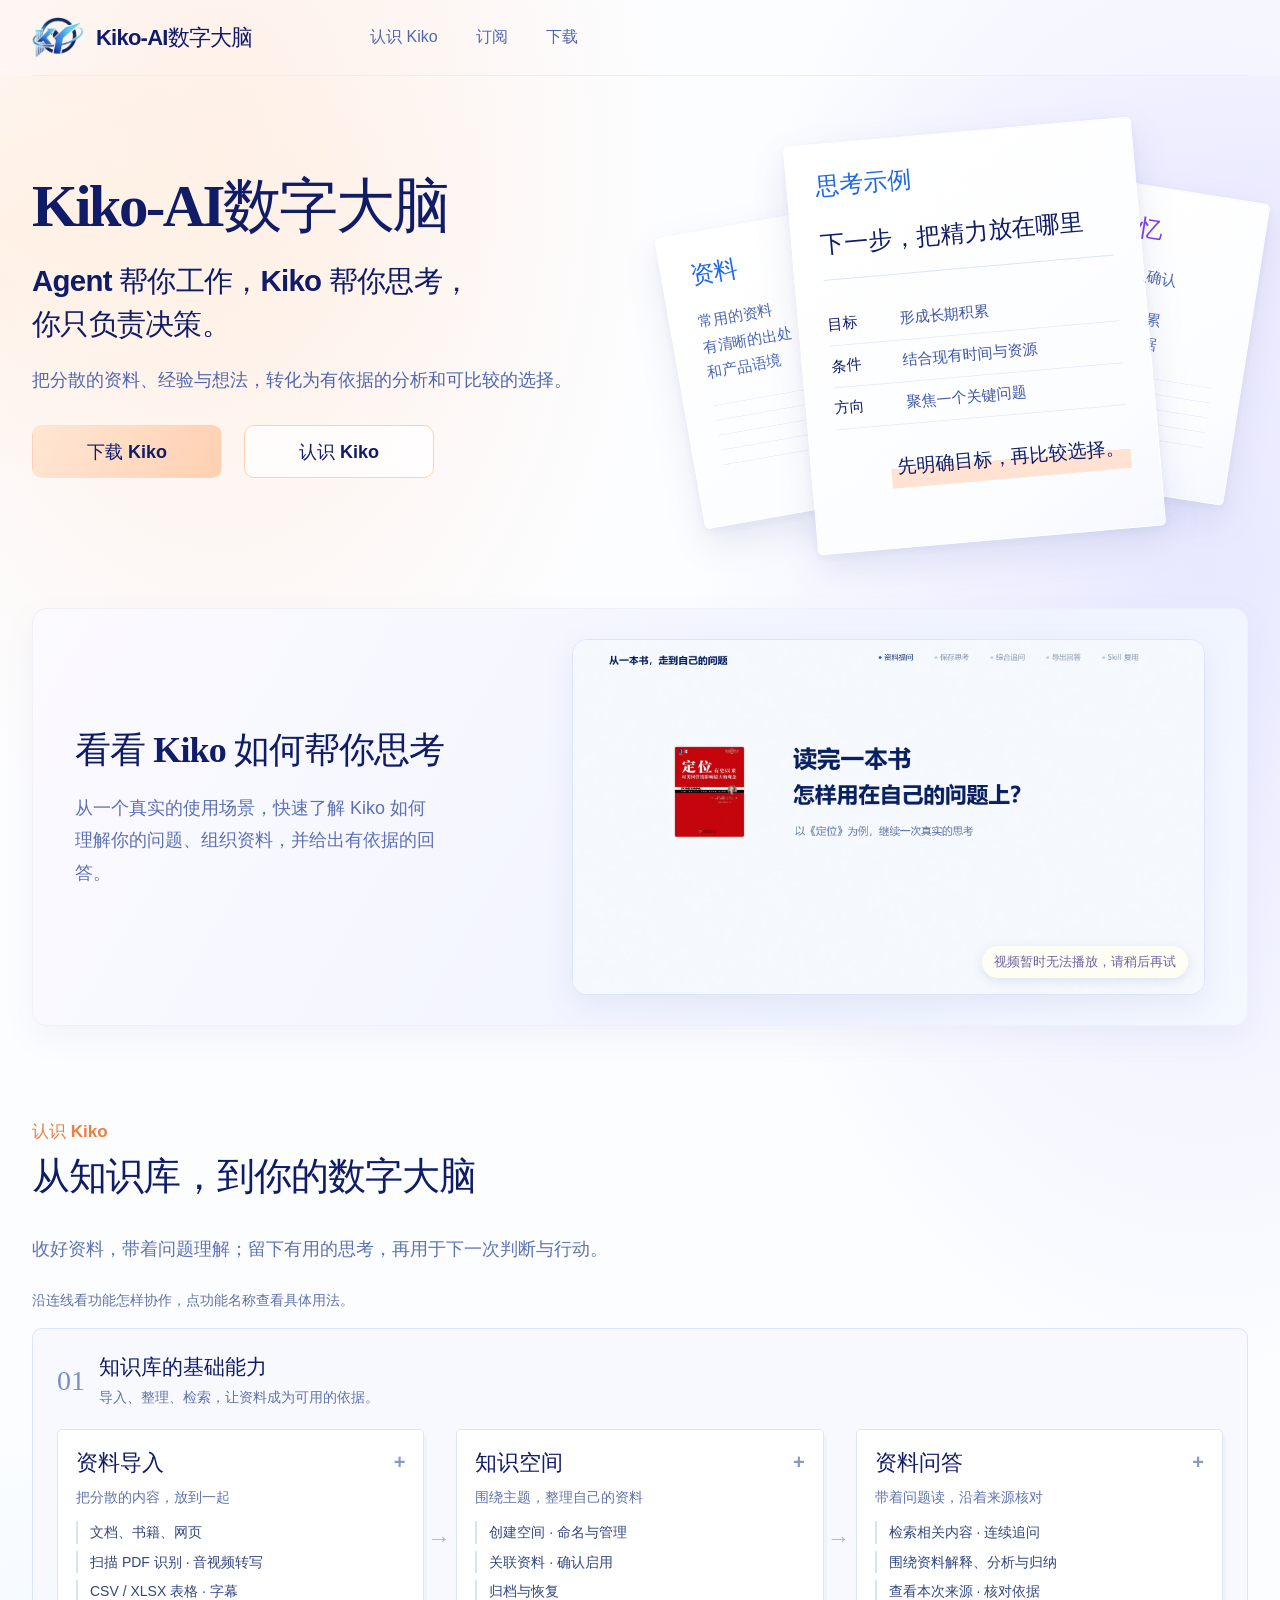
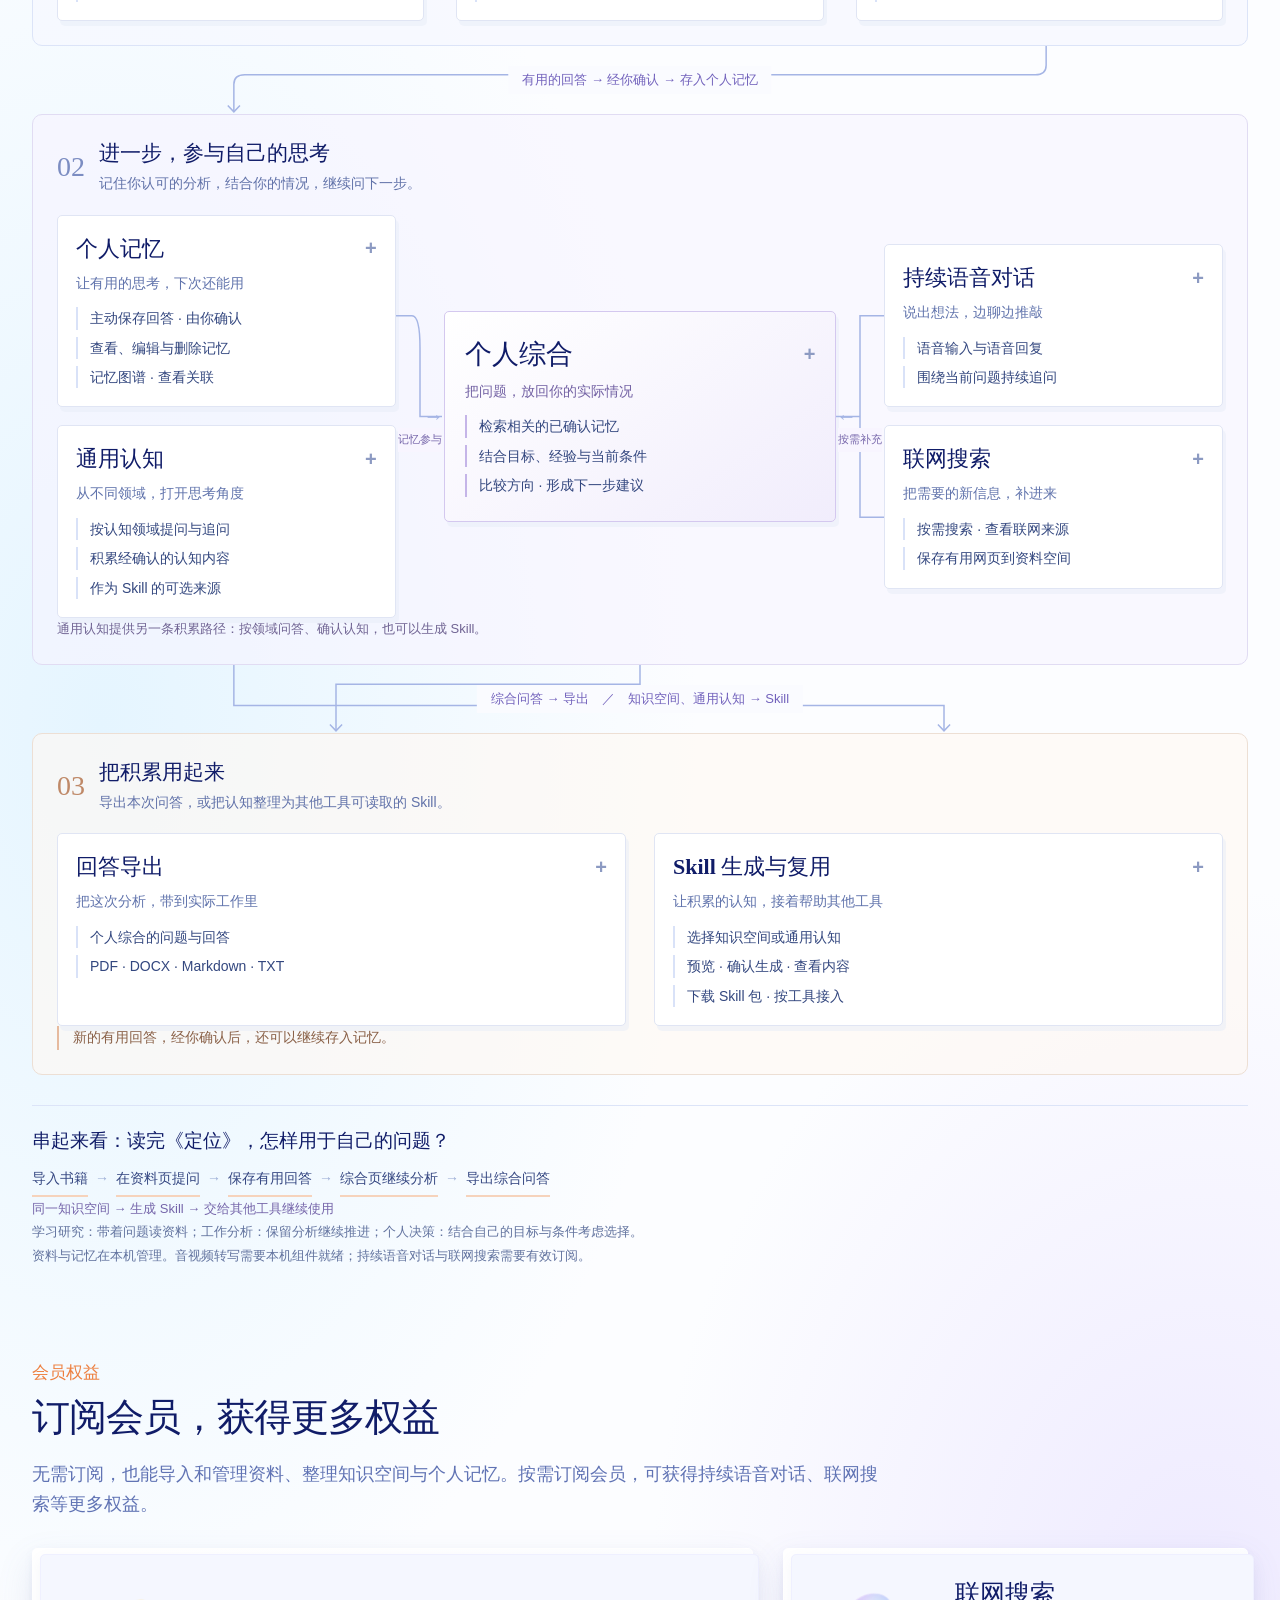
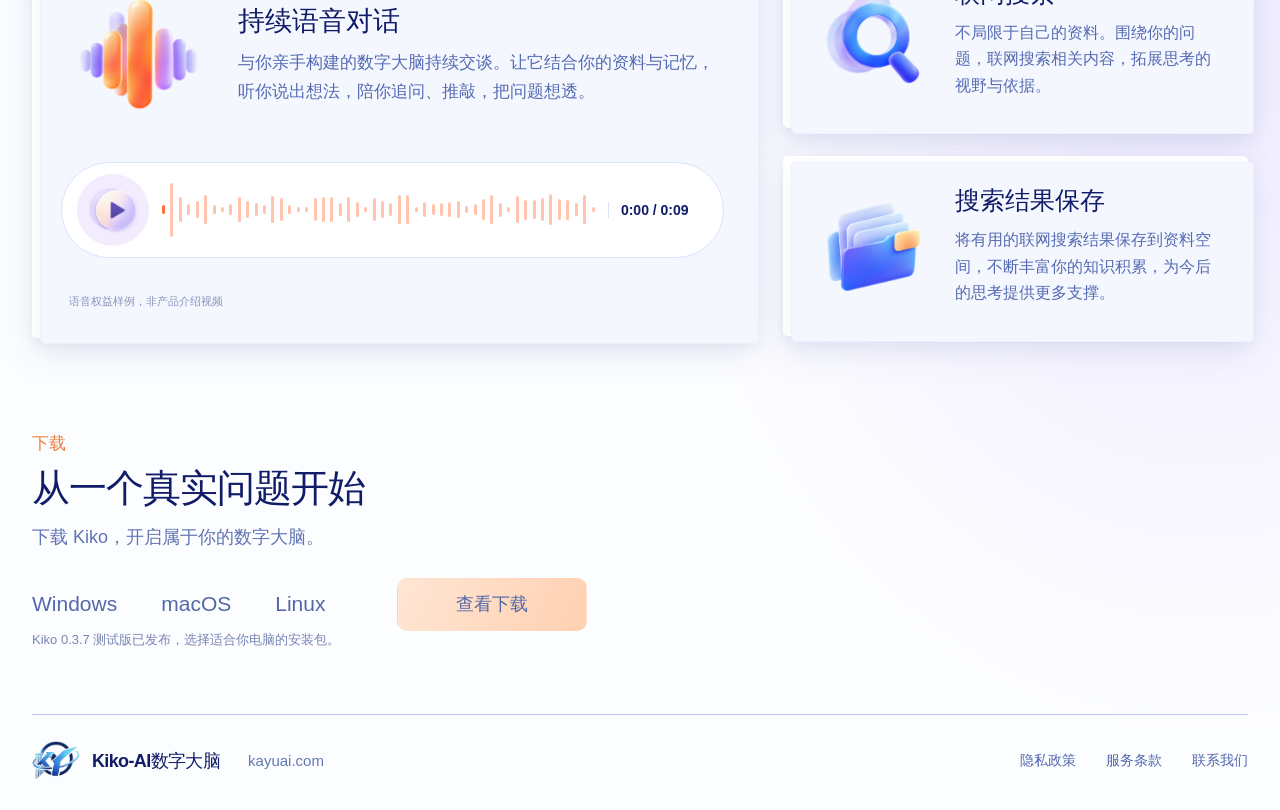
==== commit 9e62deb2: "Publish Kiko 0.3.7 test downloads and verified checksums" ====
--- a/index.html
+++ b/index.html
@@ -7,7 +7,7 @@
     <meta name="description" content="Kiko-AI数字大脑，把分散的资料、经验与想法，转化为有依据的分析和可比较的选择。" />
     <link rel="icon" type="image/png" href="/assets/kaiyun-logo-aYBAQoxv.png" />
     <title>Kiko-AI数字大脑｜让思考更有依据</title>
-    <script type="module" crossorigin src="/assets/official-0N71BwYr.js"></script>
+    <script type="module" crossorigin src="/assets/official-ByJfMrzz.js"></script>
     <link rel="modulepreload" crossorigin href="/assets/kaiyun-logo-BTUFeGK3.js">
     <link rel="modulepreload" crossorigin href="/assets/kiko-contact-opening-qr-B0CS7bWn.js">
     <link rel="stylesheet" crossorigin href="/assets/official-CKOYVQT8.css">
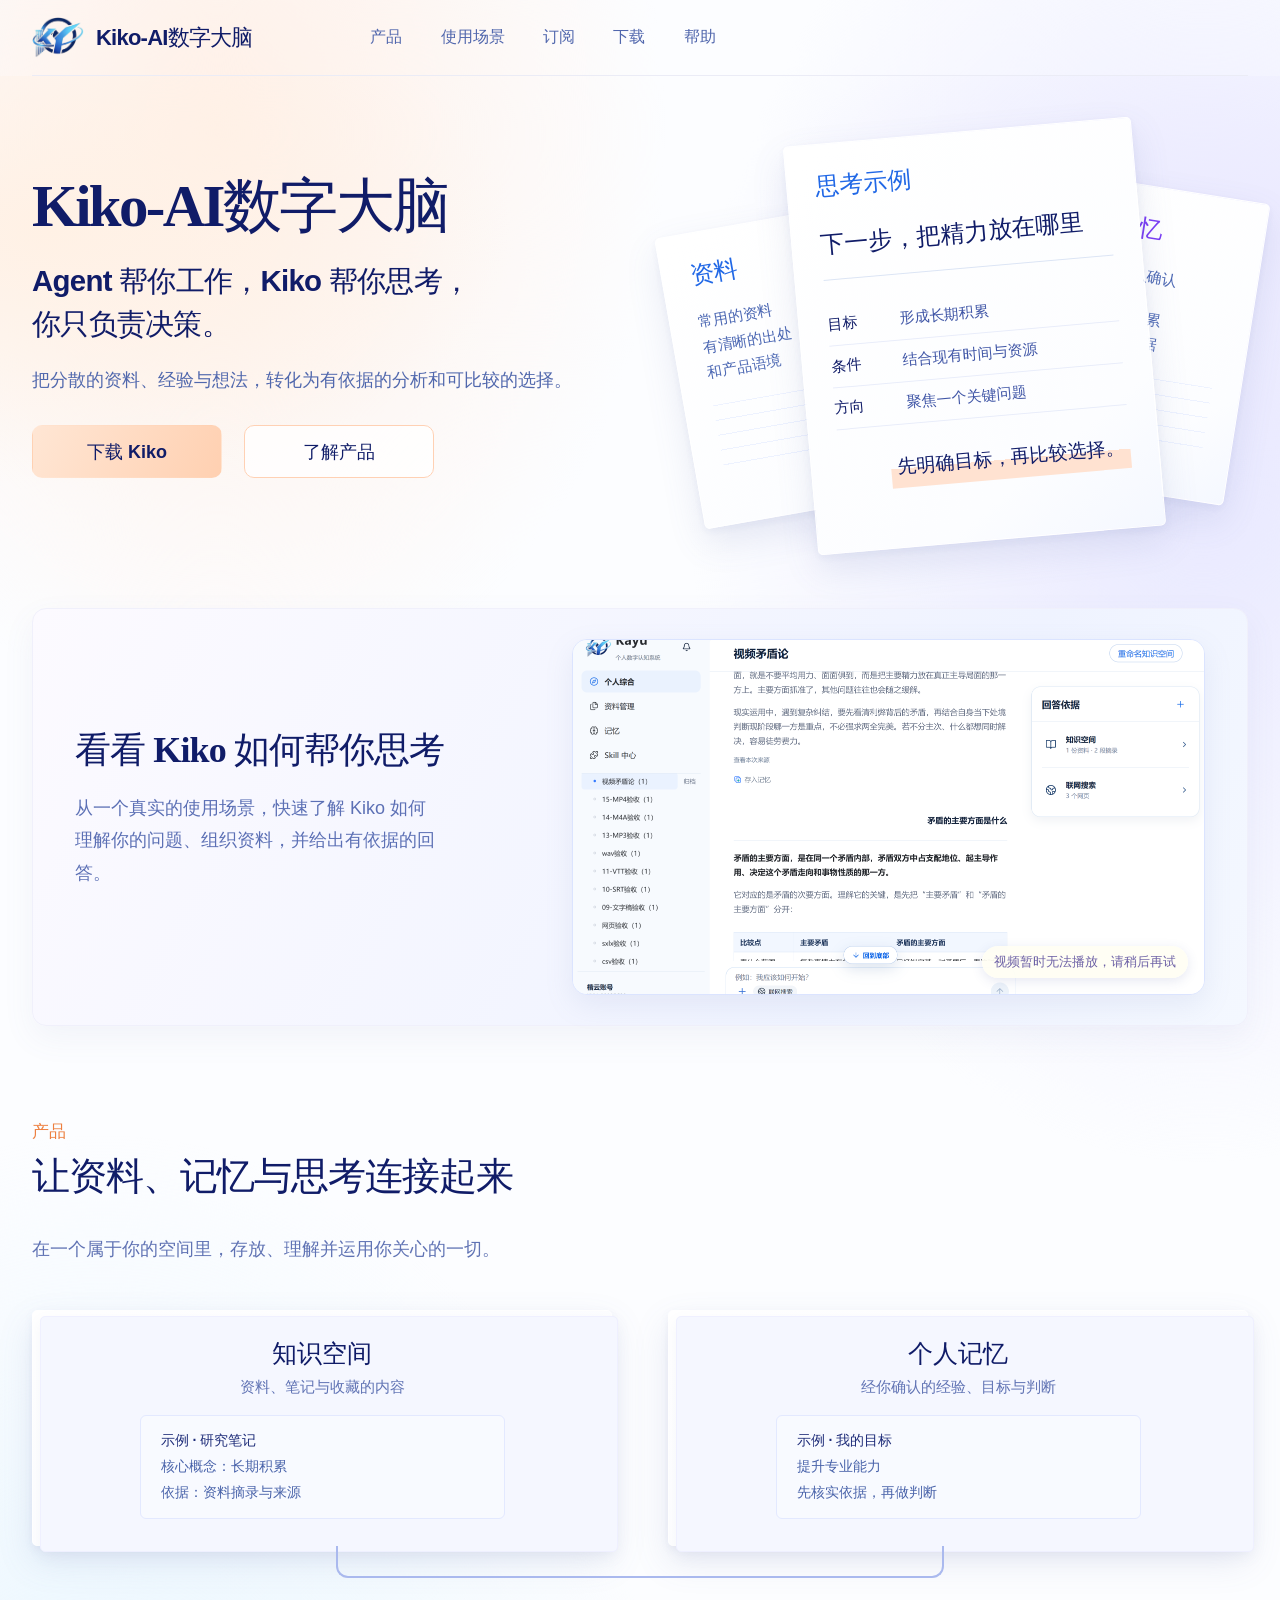
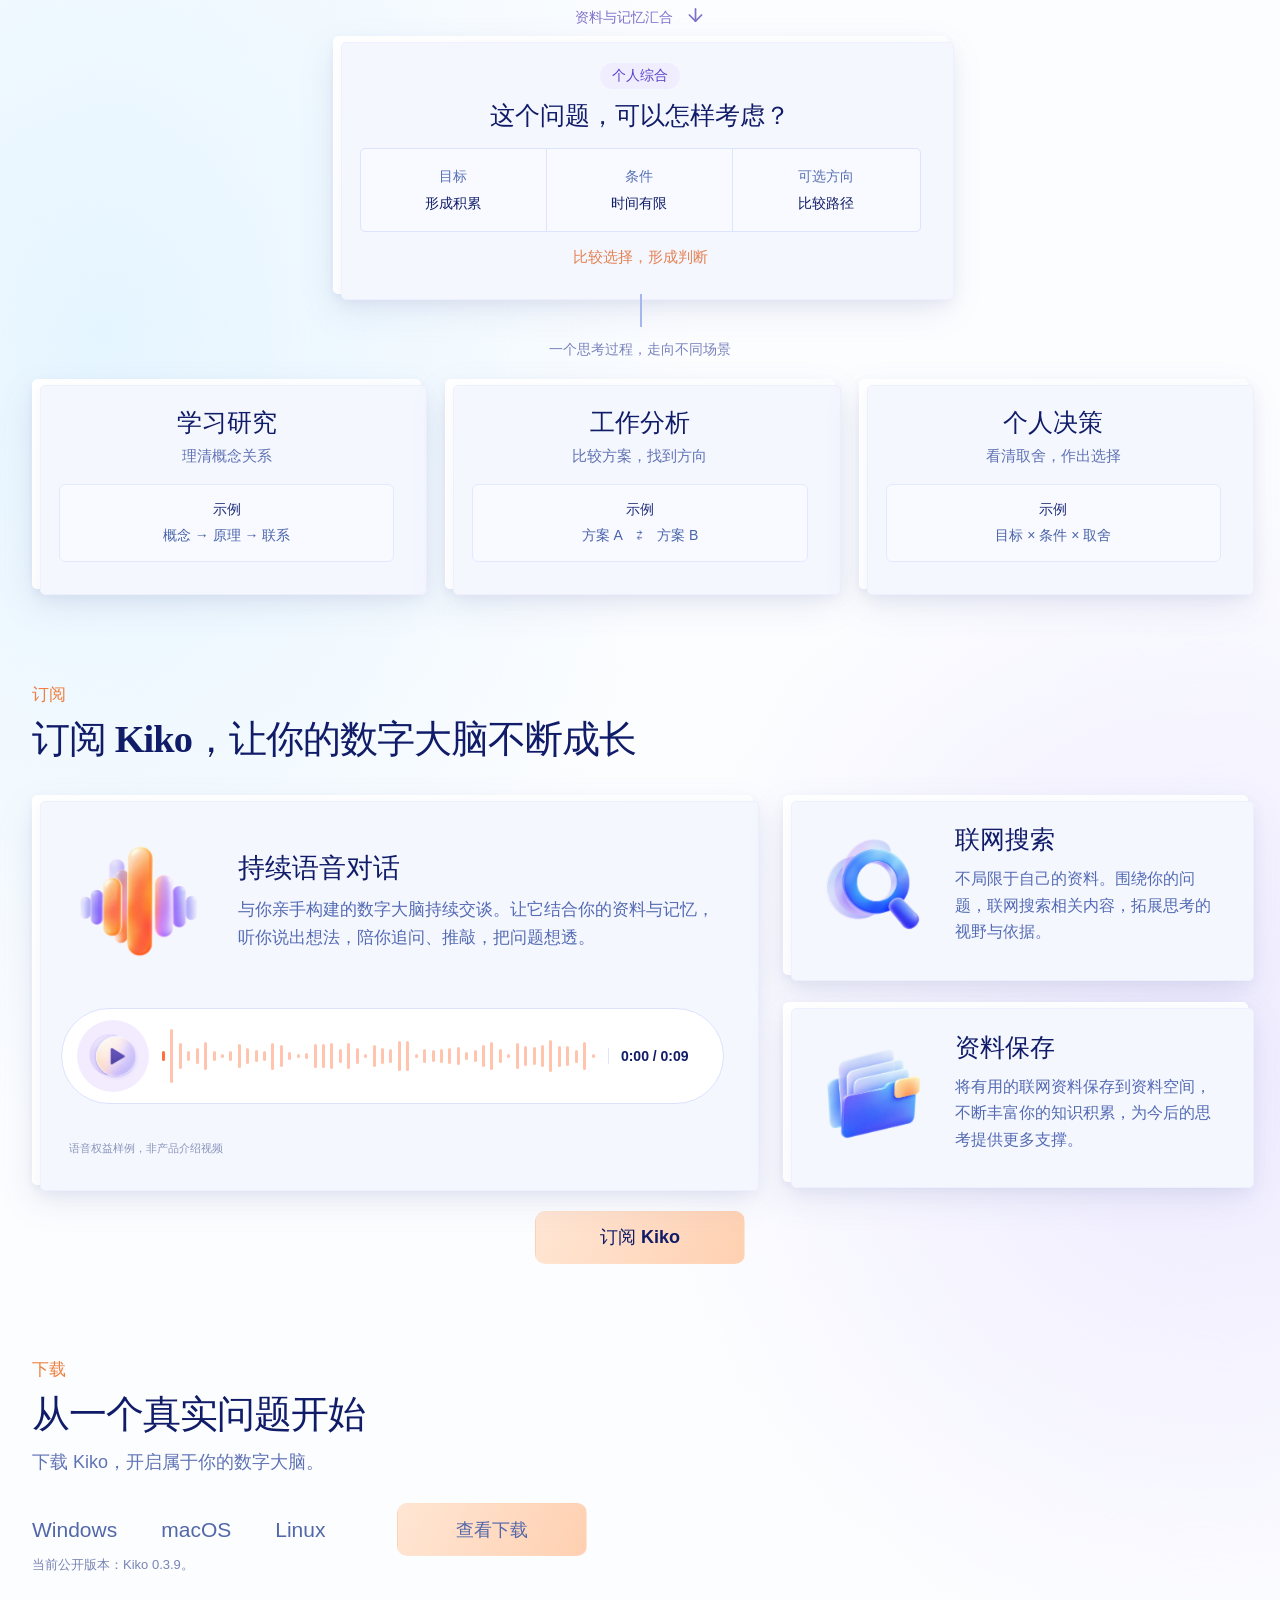
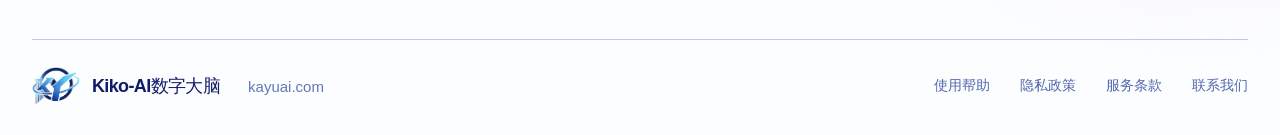
==== commit 7b75aeed: "Publish Kiko 0.3.9 website and verified joint update metadata Desktop source: fcc32d31c207fa21223396" ====
--- a/index.html
+++ b/index.html
@@ -3,14 +3,14 @@
   <head>
     <meta charset="UTF-8" />
     <meta name="viewport" content="width=device-width, initial-scale=1.0" />
-    <meta name="theme-color" content="#fcfdff" />
-    <meta name="description" content="Kiko-AI数字大脑，把分散的资料、经验与想法，转化为有依据的分析和可比较的选择。" />
+    <meta name="theme-color" content="#fcfdff" />
+    <meta name="description" content="Kiko-AI数字大脑，把分散的资料、经验与想法，转化为有依据的分析和可比较的选择。" />
     <link rel="icon" type="image/png" href="/assets/kaiyun-logo-aYBAQoxv.png" />
-    <title>Kiko-AI数字大脑｜让思考更有依据</title>
-    <script type="module" crossorigin src="/assets/official-ByJfMrzz.js"></script>
+    <title>Kiko-AI数字大脑｜让思考更有依据</title>
+    <script type="module" crossorigin src="/assets/official-CL9Ubamy.js"></script>
     <link rel="modulepreload" crossorigin href="/assets/kaiyun-logo-BTUFeGK3.js">
-    <link rel="modulepreload" crossorigin href="/assets/kiko-contact-opening-qr-B0CS7bWn.js">
-    <link rel="stylesheet" crossorigin href="/assets/official-CKOYVQT8.css">
+    <link rel="modulepreload" crossorigin href="/assets/account-portal-BKWjhGp4.js">
+    <link rel="stylesheet" crossorigin href="/assets/official-BUG5XNO7.css">
   </head>
   <body>
     <div id="root"></div>
--- a/assets/official-BUG5XNO7.css
+++ b/assets/official-BUG5XNO7.css
@@ -0,0 +1 @@
+:root{color:#101c68;font-synthesis:none;background:#fbfcff;font-family:Microsoft YaHei,PingFang SC,HarmonyOS Sans SC,sans-serif}*{box-sizing:border-box}html{scroll-behavior:smooth}body{min-width:0;margin:0}button,input{font:inherit}.official-site{--ink:#101c68;--body:#5168ad;--orange:#ffcfb2;--edge:#dfe5ff;min-height:100vh;color:var(--ink);background:radial-gradient(50% 25% at 17% 4%,#fff0e7 0,#0000 70%),radial-gradient(56% 29% at 94% 14%,#e8e8ff 0,#0000 72%),radial-gradient(62% 32% at 8% 58%,#e5f5ff 0,#0000 75%),radial-gradient(60% 25% at 94% 80%,#eeeaff 0,#0000 72%),#fcfdff;overflow:clip}.official-site a{color:inherit;text-decoration:none}.official-site button{color:inherit;cursor:pointer}.official-site a:focus-visible,.official-site button:focus-visible,.official-site input:focus-visible{outline-offset:4px;outline:3px solid #6b52e2}.official-container{width:min(1216px,100% - 64px);margin-inline:auto}.official-site h1,.official-site h2,.official-site h3,.official-site p{margin-top:0}.official-header{border-bottom:1px solid #ebecf6;align-items:center;gap:28px;width:min(1216px,100% - 64px);height:76px;margin-inline:auto;display:flex}.official-brand{white-space:nowrap;align-items:center;gap:12px;display:inline-flex}.official-brand img{object-fit:contain;width:52px;height:52px}.official-brand strong{letter-spacing:-.035em;font-size:22px;font-weight:750}.official-header nav,.official-footer nav{color:#5167ad;align-items:center;gap:clamp(18px,3vw,48px);display:flex}.official-header nav{margin-left:clamp(50px,7vw,110px)}.official-header nav a,.official-header nav button,.official-footer nav button{white-space:nowrap;background:0 0;border:0;padding:8px 0;font-size:16px}.official-header nav a:hover,.official-header nav button:hover,.official-footer nav button:hover{color:#211b9b}.official-hero{background:radial-gradient(45% 63% at 4% 30%,#fff1e5 0,#0000 80%),radial-gradient(51% 62% at 99% 32%,#ebeaff 0,#0000 80%);min-height:508px;position:relative}.official-hero__inner{grid-template-columns:1.02fr .98fr;align-items:center;gap:28px;min-height:508px;display:grid}.official-hero__copy{z-index:2;padding-bottom:8px;position:relative}.official-hero h1{letter-spacing:-.045em;white-space:nowrap;margin-bottom:20px;font-family:Songti SC,Noto Serif CJK SC,SimSun,serif;font-size:clamp(48px,4.6vw,68px);font-weight:700;line-height:1.13}.official-hero__claim{letter-spacing:-.025em;margin-bottom:20px;font-size:clamp(27px,2.3vw,34px);font-weight:600;line-height:1.45}.official-hero__claim span:last-child{display:block}.official-hero__description{max-width:625px;color:var(--body);margin-bottom:30px;font-size:18px;line-height:1.65}.official-actions{gap:22px;display:flex}.official-button{text-align:center;border:1px solid #0000;border-radius:10px;justify-content:center;align-items:center;min-width:190px;min-height:53px;padding:12px 22px;font-size:18px;font-weight:700;transition:transform .2s,box-shadow .2s;display:inline-flex}.official-button:hover{transform:translateY(-2px);box-shadow:0 10px 24px #c89ca838}.official-button--primary{color:#101c68;background:linear-gradient(115deg,#ffe6d4,#ffd0b1)}.official-button--secondary{background:#ffffffbd;border-color:#ffd1b4}.official-hero__papers{min-width:0;height:475px;position:relative}.official-paper{background:linear-gradient(145deg,#fff 4%,#fcfdff 76%,#f5f8ff 100%);border:1px solid #fff;border-radius:5px;position:relative;box-shadow:0 15px 35px #6678ae25,0 3px 9px #6276ad12}.official-hero__papers .official-paper{padding:26px 28px;position:absolute}.official-hero__papers h2{color:#2168e6;margin-bottom:18px;font-family:Songti SC,SimSun,serif;font-size:24px}.official-hero__papers p,.official-hero__papers li{color:#4b67b3;font-size:15px;line-height:1.7}.official-hero__card{text-align:left;transition:top .6s cubic-bezier(.2,.75,.25,1),left .6s cubic-bezier(.2,.75,.25,1),width .6s cubic-bezier(.2,.75,.25,1),height .6s cubic-bezier(.2,.75,.25,1),transform .6s cubic-bezier(.2,.75,.25,1),box-shadow .6s;overflow:hidden}.official-hero__card[data-slot=front]{z-index:3;width:60%;height:410px;top:38px;left:23%;transform:rotate(-5deg)}.official-hero__card[data-slot=left]{z-index:1;width:43%;height:295px;top:122px;left:2%;transform:rotate(-10deg)}.official-hero__card[data-slot=right]{z-index:2;width:39%;height:305px;top:92px;left:61%;transform:rotate(9deg)}.official-hero__card-hitbox,.official-flow__scenario-hitbox{z-index:4;border-radius:inherit;cursor:pointer;background:0 0;border:0;width:100%;height:100%;padding:0;position:absolute;inset:0}.official-hero__card-hitbox:focus-visible,.official-flow__scenario-hitbox:focus-visible{outline-offset:-5px;outline:3px solid #6b52e2}.official-hero__card[data-slot=front] .official-paper__lines{height:155px}.official-hero__card[data-slot=front]:hover{box-shadow:0 20px 42px #6678ae36}.official-hero__memory h2{color:#793cf4}.official-hero__memory ul{padding-left:18px}.official-paper__lines{opacity:.8;background:repeating-linear-gradient(#e9efff 0 1px,#0000 1px 15px);height:70px;margin-top:20px;display:block}.official-hero__thinking{min-height:0}.official-hero__thinking h3{white-space:nowrap;border-bottom:1px solid #dce5f5;padding:8px 0 19px;font-family:Songti SC,SimSun,serif;font-size:24px;line-height:1.35}.official-hero__thinking dl{margin:0 0 21px}.official-hero__thinking dl div{border-bottom:1px solid #e9edfa;grid-template-columns:62px 1fr;gap:10px;padding:11px 0;font-size:15px;display:grid}.official-hero__thinking dt{font-weight:700}.official-hero__thinking dd{color:#3f55a6;margin:0}.official-hero__thinking>strong{background:linear-gradient(#0000 54%,#ffe2d1 54%);width:fit-content;margin-left:auto;padding:8px 6px;font-family:Songti SC,SimSun,serif;font-size:19px;display:block}.official-video{background:linear-gradient(120deg,#fcfaff,#eff3ff 70%,#f4f8ff);border:1px solid #f0f0fb;border-radius:14px;grid-template-columns:.83fr 1.17fr;align-items:center;gap:48px;min-height:340px;margin-top:24px;padding:30px 42px;display:grid;box-shadow:0 12px 32px #6678ae12}.official-video h2,.official-structure h2,.official-membership h2,.official-download h2{letter-spacing:-.025em;font-family:Songti SC,Noto Serif CJK SC,SimSun,serif;font-size:clamp(33px,3vw,44px);line-height:1.3}.official-video h2{margin-bottom:18px;font-size:36px}.official-video p{color:#5c70b5;max-width:360px;font-size:18px;line-height:1.8}.official-video__media{aspect-ratio:16/9;background:#fff;border:1px solid #dbe4ff;border-radius:15px;position:relative;overflow:hidden;box-shadow:0 10px 28px #8193bf20}.official-video__media img,.official-video__media video{object-fit:cover;object-position:center;width:100%;height:100%}.official-video__status{color:#6e62a6;background:#fffef4ed;border-radius:99px;padding:7px 12px;font-size:13px;position:absolute;bottom:16px;right:16px;box-shadow:0 3px 12px #41549a22}.official-structure,.official-membership,.official-download{padding-top:94px}.official-eyebrow{color:#ed7f3f;margin-bottom:9px;font-size:17px;font-weight:700}.official-section-lead{color:#6073b4;font-size:18px;line-height:1.7}.official-flow{padding-top:28px}.official-flow__inputs{grid-template-columns:1fr 1fr;gap:56px;display:grid}.official-flow__inputs>*,.official-flow__outputs>*,.official-benefits>*,.official-benefits__side>*{min-width:0}.official-flow .official-paper{padding:26px}.official-flow__inputs .official-paper{min-height:225px}.official-flow .official-paper:before,.official-benefits .official-paper:before{z-index:-1;border-radius:inherit;content:"";background:#f5f7ff;border:1px solid #eff0ff;position:absolute;inset:5px -7px -7px 7px;box-shadow:0 5px 14px #6b7bac12}.official-flow .official-paper,.official-benefits .official-paper{isolation:isolate}.official-flow h3{text-align:center;margin-bottom:8px;font-family:Songti SC,SimSun,serif;font-size:25px}.official-flow .official-paper>p{color:#6073b4;text-align:center;margin-bottom:18px;font-size:15px}.official-note{color:#4963aa;background:#f8faff;border:1px solid #e3e9ff;border-radius:6px;gap:8px;max-width:365px;margin:auto;padding:16px 20px;font-size:14px;display:grid}.official-note strong{color:#1e2c79}.official-flow__merge{color:#8172cb;justify-content:center;align-items:end;gap:12px;height:90px;padding-bottom:9px;font-size:14px;display:flex;position:relative}.official-flow__merge:before,.official-flow__merge:after{content:"";border-bottom:2px solid #aab9ee;width:25%;height:30px;position:absolute;top:0}.official-flow__merge:before{border-left:2px solid #aab9ee;border-bottom-left-radius:12px;left:25%}.official-flow__merge:after{border-right:2px solid #aab9ee;border-bottom-right-radius:12px;right:25%}.official-flow__merge svg{width:21px}.official-flow__synthesis{text-align:center;width:min(615px,100%);min-height:255px;margin:auto}.official-paper__tag{color:#5942c9;background:#f0edff;border-radius:99px;margin-bottom:10px;padding:4px 12px;font-size:14px;font-weight:700;display:inline-block}.official-synthesis-grid{color:#5770b5;background:#f8faff;border:1px solid #dce5fd;border-radius:5px;grid-template-columns:repeat(3,1fr);margin:16px 0;font-size:14px;display:grid;overflow:hidden}.official-synthesis-grid span{border-right:1px solid #dce5fd;padding:14px 6px;line-height:1.9}.official-synthesis-grid span:last-child{border-right:0}.official-synthesis-grid strong{color:var(--ink)}.official-flow__synthesis>p{font-weight:700;color:#e48255!important;margin:0!important}.official-flow__branch{color:#7a83bd;text-align:center;width:100%;margin:0 auto 20px;padding-top:47px;font-size:14px;position:relative}.official-flow__branch:before{content:"";border-left:2px solid #a6b7f0;height:33px;position:absolute;top:0;left:50%}.official-flow__branch:after{content:"";opacity:0;border-top:2px solid #7262e4;width:0;transition:left .35s,width .35s,opacity .35s;position:absolute;top:31px;left:50%}.official-flow[data-active-scenario="0"] .official-flow__branch:after{opacity:1;width:33.5%;left:16.5%}.official-flow[data-active-scenario="1"] .official-flow__branch:after{opacity:1;width:4%;left:48%}.official-flow[data-active-scenario="2"] .official-flow__branch:after{opacity:1;width:33.5%;left:50%}.official-flow__outputs{grid-template-columns:repeat(3,1fr);gap:24px;display:grid}.official-flow__outputs .official-paper{min-height:175px}.official-flow__scenario{height:100%;transition:border-color .3s,box-shadow .3s,transform .3s}.official-flow[data-active-scenario="0"] .official-flow__outputs>:first-child .official-paper,.official-flow[data-active-scenario="1"] .official-flow__outputs>:nth-child(2) .official-paper,.official-flow[data-active-scenario="2"] .official-flow__outputs>:nth-child(3) .official-paper{border-color:#b8a8ff;transform:translateY(-5px);box-shadow:0 16px 34px #7365da2e}.official-note--center{text-align:center}.official-membership h2{margin-bottom:30px}.official-benefits{grid-template-columns:1.55fr 1fr;gap:30px;display:grid}.official-benefits .official-paper{border-radius:5px}.official-benefits__voice{flex-direction:column;justify-content:space-between;min-height:390px;padding:28px;display:flex}.official-benefits__main,.official-benefits__side .official-paper{align-items:center;gap:22px;display:flex}.official-benefits__main img{object-fit:contain;flex:none;width:155px;height:155px}.official-benefits h3{margin-bottom:10px;font-size:27px}.official-benefits p{color:#546bb3;margin-bottom:0;font-size:17px;line-height:1.65}.official-benefits__voice small{color:#8a94b9;margin:7px 8px 0;font-size:11px}.official-benefits__side{gap:25px;display:grid}.official-benefits__side>*{height:100%}.official-benefits__side .official-paper{min-height:180px;padding:20px 24px}.official-benefits__side>[data-reveal].is-visible:first-child img{animation:.8s ease-out both official-search-arrive}.official-benefits__side>[data-reveal].is-visible:last-child img{animation:.8s ease-out both official-save-arrive}.official-benefits__side img{object-fit:contain;flex:none;width:125px;height:125px}.official-benefits__side h3{font-size:25px}.official-benefits__side p{font-size:16px}.official-audio{background:#fff;border:1px solid #dbe2fe;border-radius:99px;align-items:center;gap:13px;height:96px;padding:8px 15px;display:flex}.official-audio__play{background:#f3ecff;border:0;border-radius:50%;flex:none;place-items:center;width:72px;height:72px;padding:0;display:grid}.official-audio__play img{object-fit:contain;width:72px;height:72px}.official-audio__play svg{fill:#5f50b3;stroke:#5f50b3;width:26px}.official-audio__track{flex:1;min-width:0;height:54px;position:relative}.official-audio__waveform{justify-content:space-between;align-items:center;gap:2px;height:100%;display:flex}.official-audio__waveform span{background:#ff703d;border-radius:4px;width:3px;min-width:2px}.official-audio__track input{opacity:.001;cursor:pointer;width:100%;height:100%;margin:0;position:absolute;inset:0}.official-audio__time{white-space:nowrap;border-left:1px solid #dce3fa;min-width:100px;padding-left:12px;font-size:14px;font-weight:700}.official-membership__action{width:210px;margin:26px auto 0;display:flex}.official-site--motion-ready [data-reveal]{transition:opacity .65s,transform .65s cubic-bezier(.2,.75,.25,1)}.official-site--motion-ready [data-reveal]:not(.is-visible){opacity:0;transform:translateY(18px)}.official-flow__inputs>[data-reveal]:nth-child(2),.official-flow__outputs>[data-reveal]:nth-child(2){transition-delay:.12s}.official-flow__outputs>[data-reveal]:nth-child(3){transition-delay:.24s}.official-benefits__side>[data-reveal]:first-child{transition-delay:.18s}.official-benefits__side>[data-reveal]:last-child{transition-delay:.34s}.official-membership__action[data-reveal]{transition-delay:.48s}.official-site--motion-ready .official-flow [data-reveal].is-visible .official-synthesis-grid span{animation:.5s both official-detail-arrive}.official-site--motion-ready .official-flow [data-reveal].is-visible .official-synthesis-grid span:nth-child(2){animation-delay:.15s}.official-site--motion-ready .official-flow [data-reveal].is-visible .official-synthesis-grid span:nth-child(3){animation-delay:.3s}@keyframes official-detail-arrive{0%{opacity:.25;transform:translateY(8px)}to{opacity:1;transform:translateY(0)}}@keyframes official-search-arrive{0%{opacity:.65;transform:translate(-8px,6px)rotate(-12deg)}to{opacity:1;transform:translate(0)rotate(0)}}@keyframes official-save-arrive{0%{opacity:.65;transform:translateY(-9px)scale(1.04)}to{opacity:1;transform:translateY(0)scale(1)}}.official-download{padding-bottom:65px}.official-download h2{margin-bottom:8px}.official-download__summary{color:#5268a9;flex-wrap:wrap;align-items:center;gap:44px;margin-top:25px;font-size:21px;display:flex}.official-download__summary .official-button{margin-left:28px}.official-download__notice{color:#7884b4;margin:12px 0 0;font-size:13px}.official-download__options{background:#ffffffb8;border:1px solid #e4e8f8;border-radius:9px;margin-top:42px;padding:20px 28px}.official-download__options[hidden]{display:none}.official-download__options h3{margin-bottom:5px;font-size:18px}.official-download__options p{color:#6473a9;font-size:13px;line-height:1.7}.official-download__options p a{color:#293ed1;text-decoration:underline}.official-download__list{grid-template-columns:repeat(3,1fr);gap:8px;display:grid}.official-download__list a{border:1px solid #e6eafa;border-radius:5px;align-items:center;gap:8px;min-height:55px;padding:10px 12px;font-size:12px;display:flex}.official-download__list a:hover{background:#f1f5ff}.official-download__list strong{font-size:13px}.official-download__list span{color:#6575b4;margin-left:auto}.official-download__list svg{flex:none;width:16px}.official-footer{border-top:1px solid #bbc8f4;padding-top:22px;padding-bottom:25px}.official-footer__row{align-items:center;gap:28px;display:flex}.official-footer .official-brand img{width:48px;height:48px}.official-footer .official-brand strong{font-size:18px}.official-footer__row>span{color:#6378b6;font-size:15px}.official-footer nav{gap:30px;margin-left:auto}.official-footer nav button{font-size:14px}.official-dialog{width:min(480px,100% - 32px);color:var(--ink);border:1px solid #dfe4fc;border-radius:12px;padding:26px;box-shadow:0 24px 70px #182b7540}.official-dialog::backdrop{background:#131c5680}.official-dialog__head{justify-content:space-between;align-items:center;margin-bottom:15px;display:flex}.official-dialog h2{margin:0;font-size:26px}.official-dialog__head button{background:0 0;border:0;place-items:center;width:32px;height:32px;display:grid}.official-dialog__head svg{width:20px}.official-dialog p{color:#5366a1;font-size:15px;line-height:1.8}.official-dialog a,.official-dialog__link{background:0 0;border:0;align-items:center;margin:7px 12px 0 0;padding:7px 0;font-size:15px;font-weight:700;display:inline-flex;color:#373bbb!important}.official-dialog a svg,.official-dialog__link svg{width:16px}.official-dialog__qr{width:min(270px,100%);height:auto;margin:18px auto 0;display:block}@media (width<=1050px){.official-header{flex-wrap:wrap;height:auto;min-height:78px;padding:12px 0}.official-header nav{gap:22px;margin-left:0}.official-hero__inner{grid-template-columns:1fr 1fr;gap:0}.official-hero h1{font-size:clamp(42px,5vw,56px)}.official-hero__claim{font-size:25px}.official-hero__card[data-slot=front]{width:72%;left:17%}.official-hero__thinking h3{white-space:normal;font-size:20px}.official-hero__card[data-slot=left]{width:48%}.official-benefits__main img{width:118px;height:118px}.official-benefits__side img{width:95px;height:95px}.official-footer__row{flex-wrap:wrap}}@media (width<=760px){.official-container,.official-header{width:min(100% - 36px,590px)}.official-header{gap:5px}.official-header nav{justify-content:space-between;gap:7px;width:100%}.official-header nav a,.official-header nav button{font-size:13px}.official-brand img{width:42px;height:42px}.official-brand strong{font-size:18px}.official-hero__inner{flex-direction:column;align-items:stretch;padding-top:42px;display:flex}.official-hero__copy{padding-bottom:10px}.official-hero h1{letter-spacing:-.06em;white-space:normal;font-size:clamp(31px,8.2vw,48px)}.official-hero__claim{font-size:clamp(22px,5vw,29px)}.official-hero__claim span{display:block}.official-hero__description{font-size:16px}.official-actions{gap:10px}.official-button{flex:1;min-width:0;min-height:48px;font-size:15px}.official-hero__papers{height:400px}.official-hero__papers .official-paper{padding:20px}.official-hero__card[data-slot=left]{width:47%;height:250px;top:106px;left:0}.official-hero__card[data-slot=right]{width:45%;height:250px;top:85px;left:54%}.official-hero__card[data-slot=front]{width:70%;height:348px;top:24px;left:15%}.official-hero__thinking h2{margin-bottom:9px;font-size:20px}.official-hero__thinking h3{padding:2px 0 10px;font-size:17px}.official-hero__thinking dl div{grid-template-columns:40px 1fr;padding:7px 0;font-size:12px}.official-hero__thinking>strong{font-size:14px}.official-hero__papers p,.official-hero__papers li{font-size:11px}.official-video{flex-direction:column;align-items:stretch;gap:8px;margin-top:12px;padding:28px 20px;display:flex}.official-video h2,.official-structure h2,.official-membership h2,.official-download h2{font-size:30px}.official-video p{max-width:none;font-size:16px}.official-structure,.official-membership,.official-download{padding-top:70px}.official-flow__inputs,.official-flow__outputs,.official-benefits{grid-template-columns:1fr;gap:18px}.official-flow__inputs .official-paper{min-height:185px}.official-flow__merge{height:55px}.official-flow__merge:before,.official-flow__merge:after{display:none}.official-flow__outputs{border-left:2px solid #afbef3;padding-left:22px}.official-flow__branch:after{display:none}.official-flow__outputs .official-paper{min-height:135px}.official-benefits__voice{min-height:340px;padding:20px}.official-benefits,.official-benefits>*,.official-benefits__main>div,.official-benefits__side,.official-benefits__side .official-paper>div{min-width:0}.official-benefits__main img{width:100px;height:100px}.official-benefits h3{font-size:23px}.official-benefits p{font-size:15px}.official-benefits__side .official-paper{min-height:155px}.official-benefits__side img{width:90px;height:90px}.official-audio{gap:6px;height:74px;padding:6px 10px}.official-audio__play,.official-audio__play img{width:54px;height:54px}.official-audio__track{height:38px}.official-audio__waveform{gap:1px}.official-audio__waveform span{width:2px;min-width:1px}.official-audio__time{min-width:75px;padding-left:5px;font-size:11px}.official-download__summary{gap:14px;font-size:16px}.official-download__summary .official-button{flex-basis:100%;width:100%;margin-left:0}.official-download__list{grid-template-columns:1fr}.official-footer__row{gap:12px}.official-footer nav{justify-content:space-between;gap:8px;width:100%}.official-footer nav button{font-size:12px}}@media (width<=400px){.official-benefits__main,.official-benefits__side .official-paper{gap:10px}.official-benefits__main img{width:72px;height:85px}.official-benefits__side img{width:65px;height:75px}.official-benefits__side .official-paper{padding:15px}.official-benefits__side h3{font-size:21px}.official-audio__time{min-width:68px}}@media (prefers-reduced-motion:reduce){html{scroll-behavior:auto}.official-button,.official-hero__card,.official-flow__scenario,.official-flow__branch:after{transition:none}.official-site--motion-ready [data-reveal],.official-site--motion-ready [data-reveal]:not(.is-visible){opacity:1;transition:none;transform:none}.official-site--motion-ready .official-flow [data-reveal].is-visible .official-synthesis-grid span,.official-benefits__side>[data-reveal].is-visible img{animation:none}}
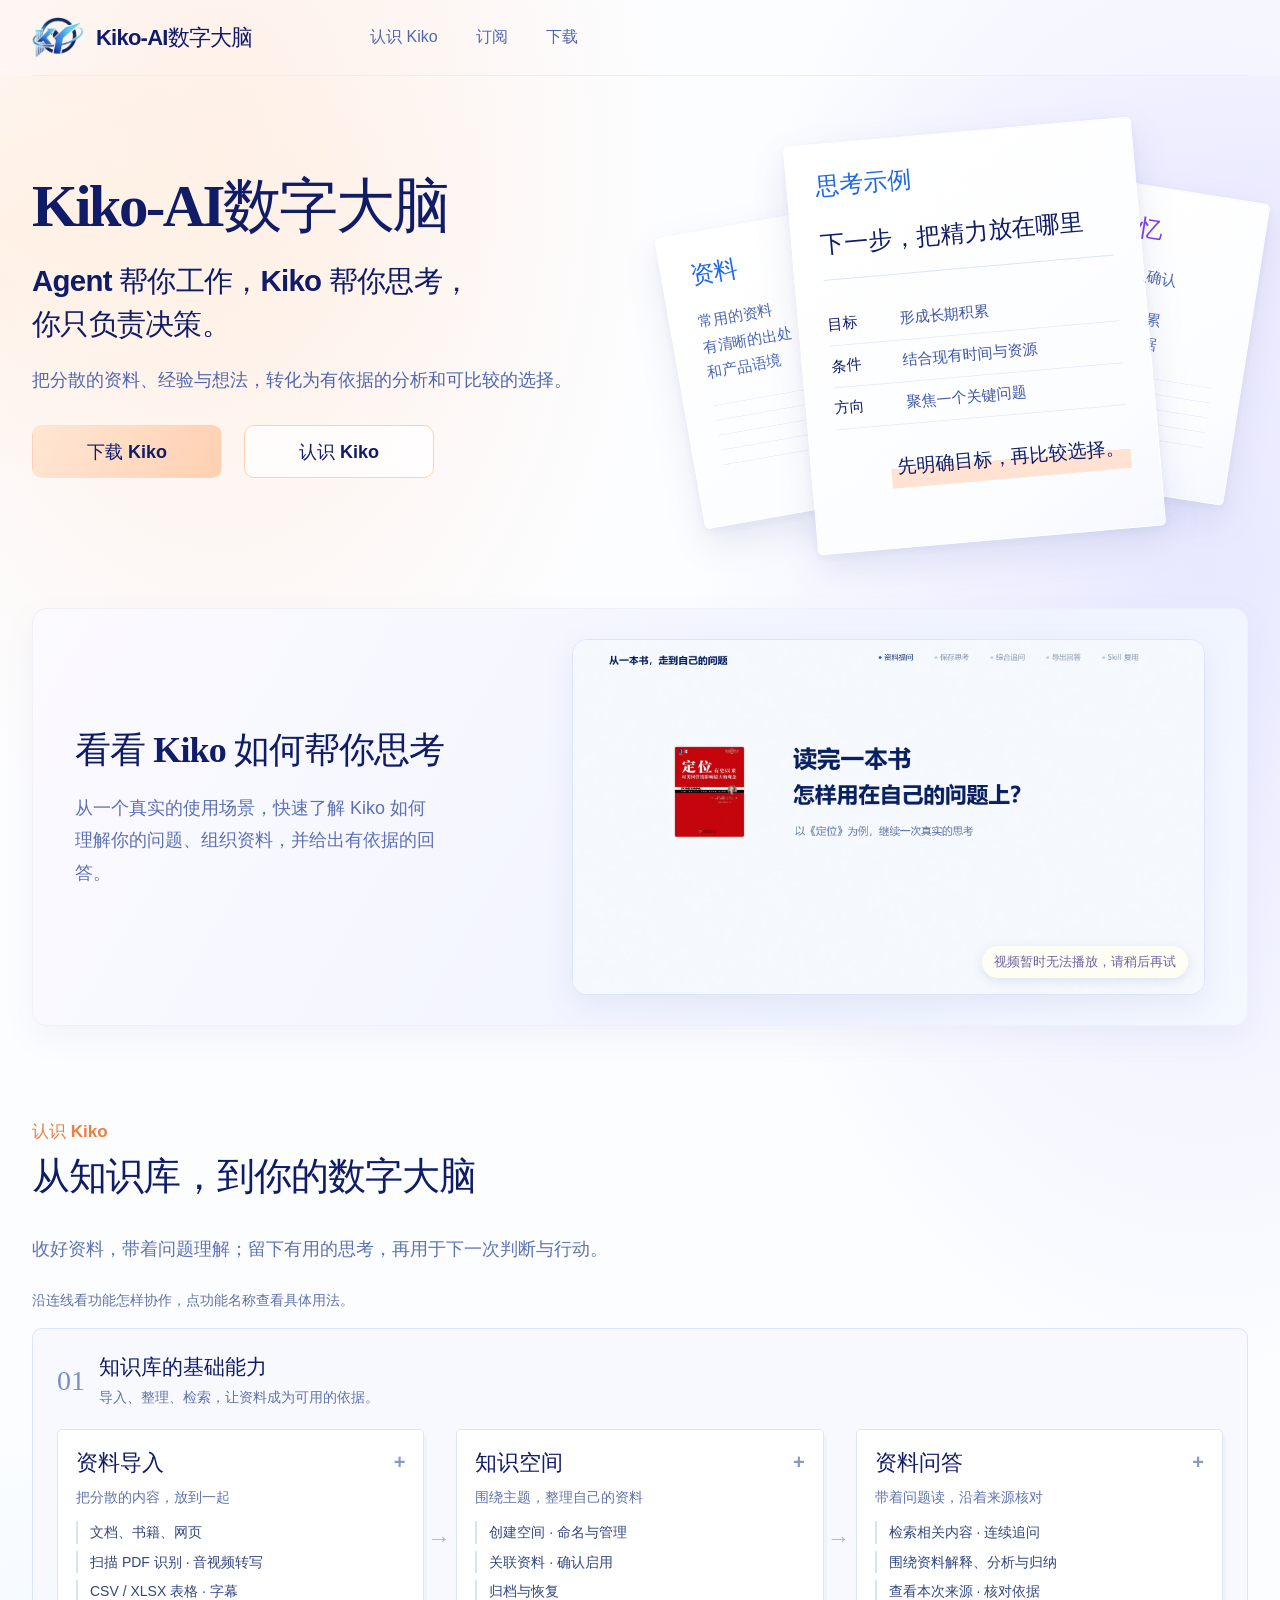
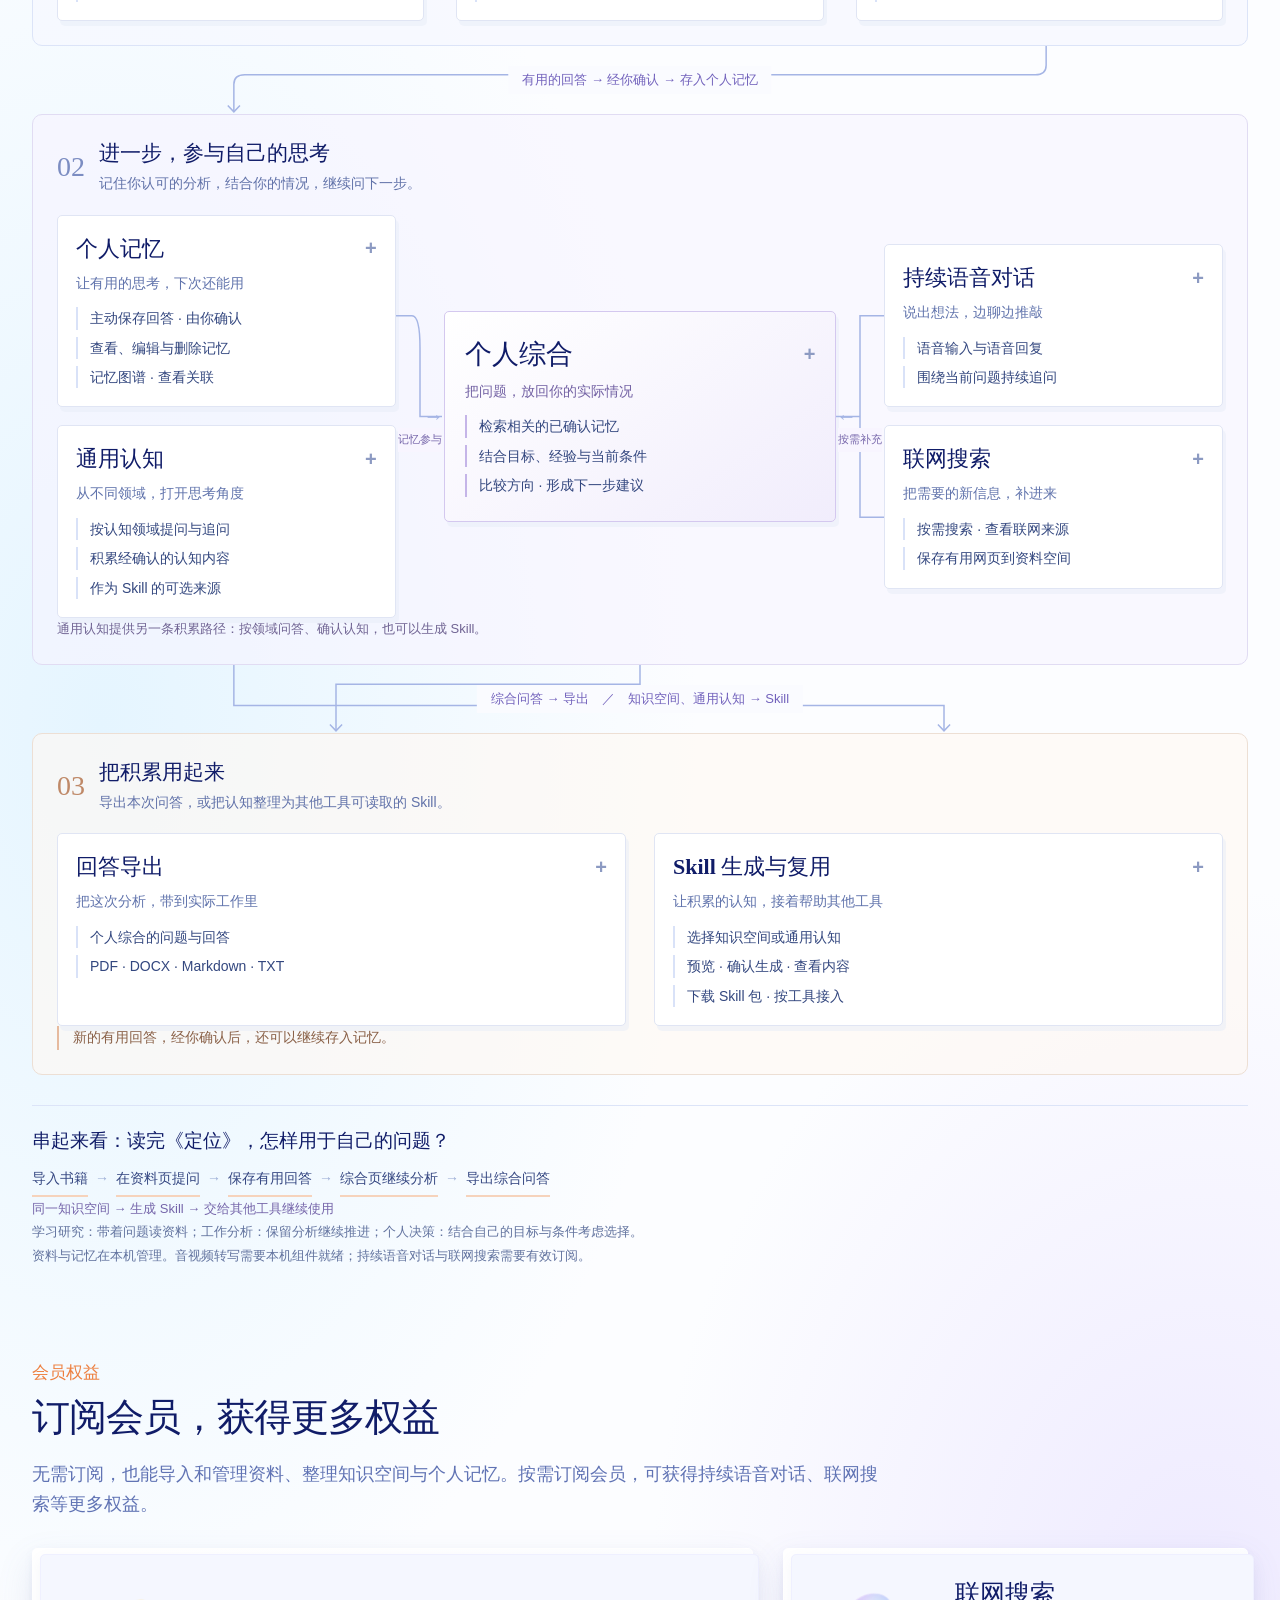
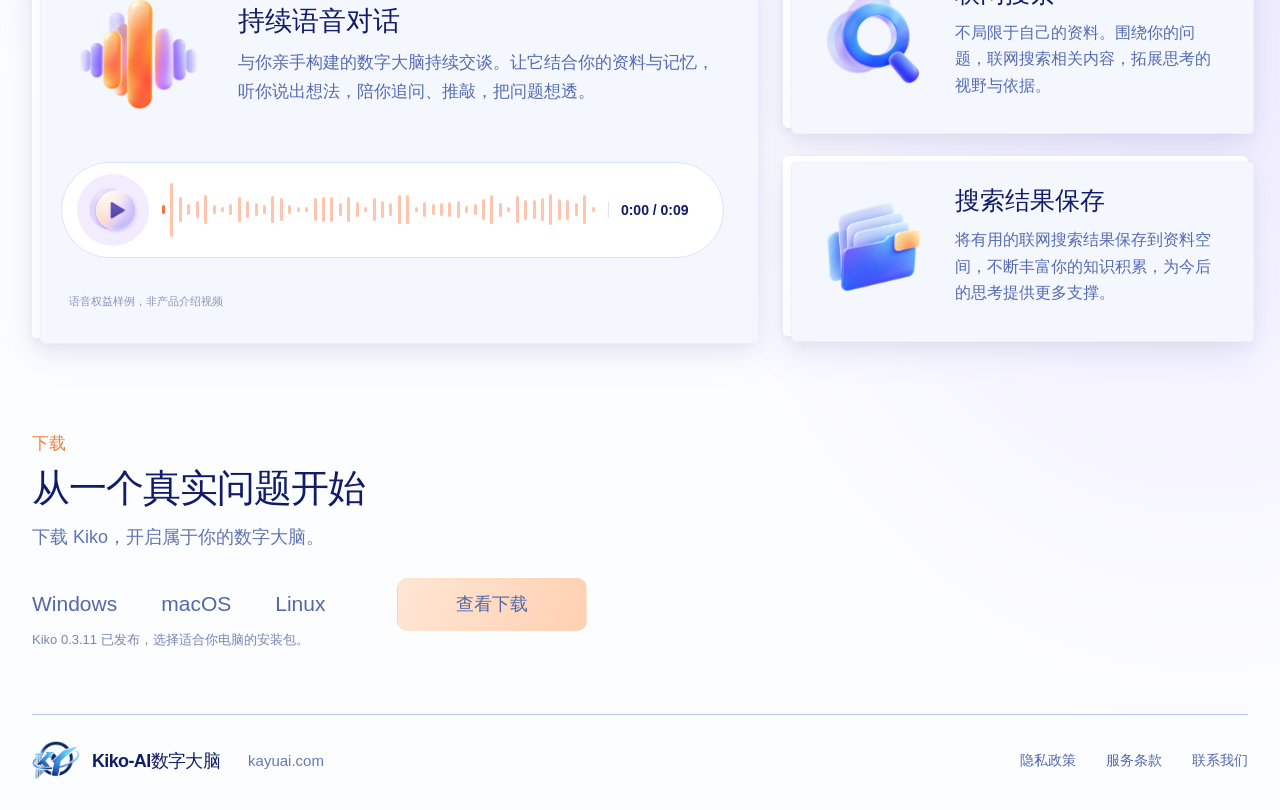
==== commit 4069ef1c: "Restore user-approved Kiko website; retain 0.3.11 packages and update channel Website source: fb9173" ====
--- a/index.html
+++ b/index.html
@@ -7,10 +7,10 @@
     <meta name="description" content="Kiko-AI数字大脑，把分散的资料、经验与想法，转化为有依据的分析和可比较的选择。" />
     <link rel="icon" type="image/png" href="/assets/kaiyun-logo-aYBAQoxv.png" />
     <title>Kiko-AI数字大脑｜让思考更有依据</title>
-    <script type="module" crossorigin src="/assets/official-CL9Ubamy.js"></script>
+    <script type="module" crossorigin src="/assets/official-BMmAv6ZO.js"></script>
     <link rel="modulepreload" crossorigin href="/assets/kaiyun-logo-BTUFeGK3.js">
-    <link rel="modulepreload" crossorigin href="/assets/account-portal-BKWjhGp4.js">
-    <link rel="stylesheet" crossorigin href="/assets/official-BUG5XNO7.css">
+    <link rel="modulepreload" crossorigin href="/assets/kiko-contact-opening-qr-B0CS7bWn.js">
+    <link rel="stylesheet" crossorigin href="/assets/official-CKOYVQT8.css">
   </head>
   <body>
     <div id="root"></div>
--- a/assets/official-CKOYVQT8.css
+++ b/assets/official-CKOYVQT8.css
@@ -0,0 +1 @@
+.kiko-map{--map-line:#a5b5e5;--map-purple:#7262bc;margin-top:28px}.kiko-map__hint{color:#6172a9;margin:0 0 18px;font-size:14px}.kiko-map__stage{background:#f7f9ffb8;border:1px solid #dce4f8;border-radius:10px;padding:24px;position:relative}.kiko-map__stage-heading{align-items:center;gap:14px;margin-bottom:20px;display:flex}.kiko-map__stage-heading>span{color:#7c8dc2;font-family:Georgia,serif;font-size:28px}.kiko-map__stage-heading h3{color:var(--ink);margin:0 0 5px;font-size:21px}.kiko-map__stage-heading p{color:#6172a9;margin:0;font-size:14px;line-height:1.6}.kiko-map__foundation,.kiko-map__outputs{grid-template-columns:repeat(3,minmax(0,1fr));gap:32px;display:grid}.kiko-map__node{background:#fff;border:1px solid #e0e5f4;border-radius:5px;min-width:0;padding:18px;position:relative;box-shadow:3px 5px #e8edf880}.kiko-map__node h4{margin:0 0 8px}.kiko-map__node h4 button{width:100%;color:var(--ink);text-align:left;background:0 0;border:0;justify-content:space-between;align-items:center;gap:8px;padding:0;font-family:Songti SC,SimSun,serif;font-size:22px;display:flex}.kiko-map__node h4 button:hover{color:#5243a6}.kiko-map__node h4 button:focus-visible{outline-offset:5px;border-radius:2px;outline:2px solid #6657bd}.kiko-map__toggle{color:#8c9ac2;flex:none;font-family:sans-serif;font-size:20px}.kiko-map__lead{color:#6073ac;margin:0 0 13px;font-size:14px;line-height:1.6}.kiko-map__node ul{color:#33477f;gap:7px;margin:0;padding:0;font-size:14px;line-height:1.6;list-style:none;display:grid}.kiko-map__node li{border-left:2px solid #d9e2f8;padding-left:12px}.kiko-map__node[data-expanded=true]{border-color:#9c8bd6}.kiko-map__detail{border-top:1px solid #dce4f8;margin-top:16px;padding-top:12px}.kiko-map__detail[hidden]{display:none}.kiko-map__detail p{color:#40558a;margin:0;font-size:14px;line-height:1.8}.kiko-map__detail .kiko-map__example{color:#775647;margin-top:10px}.kiko-map__foundation>.kiko-map__node:not(:last-child):after{color:var(--map-line);content:"→";font-size:23px;position:absolute;top:50%;right:-27px}.kiko-map__save-link,.kiko-map__output-link{height:68px;color:var(--map-purple);font-size:13px;position:relative}.kiko-map__save-link svg,.kiko-map__output-link svg{width:100%;height:100%;position:absolute;inset:0}.kiko-map svg path{fill:none;stroke:var(--map-line);stroke-width:1.5px;vector-effect:non-scaling-stroke}.kiko-map__save-link>span,.kiko-map__output-link>span{white-space:nowrap;background:#fafbff;padding:5px 14px;position:absolute;top:20px;left:50%;transform:translate(-50%)}.kiko-map__stage--thinking{background:#f8f5ff94;border-color:#e1dcf3}.kiko-map__thinking{grid-template-columns:1fr 48px 1.16fr 48px 1fr;align-items:center;display:grid}.kiko-map__stack{gap:18px;min-width:0;display:grid}.kiko-map__node--hub{background:linear-gradient(145deg,#fff,#f1edfc);border-color:#d4c8ef;padding:24px 20px}.kiko-map__node--hub h4 button{font-size:27px}.kiko-map__node--hub .kiko-map__lead{color:#7362a4}.kiko-map__node--hub li{border-color:#c5b5e8}.kiko-map__join{align-self:stretch;min-height:200px;position:relative}.kiko-map__join svg{width:100%;height:100%}.kiko-map__join:after{color:var(--map-line);content:"→";font-size:20px;position:absolute;top:50%;right:0;transform:translateY(-50%)}.kiko-map__join--conversation:after{content:"←";left:0;right:auto}.kiko-map__join span{color:#7565aa;text-align:center;background:#f8f5ff;width:4em;padding:3px 0;font-size:11px;line-height:1.6;position:absolute;top:51%;left:50%;transform:translate(-50%,8px)}.kiko-map__cognition-note{color:#706493;margin:18px 0 0;font-size:13px;line-height:1.7}.kiko-map__outputs{grid-template-columns:repeat(2,minmax(0,1fr));gap:28px}.kiko-map__stage--use{background:#fff9f3a3;border-color:#eddfd4}.kiko-map__stage--use .kiko-map__stage-heading>span{color:#bf8968}.kiko-map__return{color:#896047;border-left:2px solid #e6ba9e;margin:20px 0 0;padding-left:14px;font-size:14px;line-height:1.7}.kiko-map__walkthrough{border-top:1px solid #dce4f8;margin-top:30px;padding:22px 0 0}.kiko-map__walkthrough h3{color:var(--ink);margin:0 0 16px;font-size:19px}.kiko-map__walkthrough ol{color:#354782;flex-wrap:wrap;gap:12px 28px;margin:0;padding:0;font-size:14px;list-style:none;display:flex}.kiko-map__walkthrough li{border-bottom:2px solid #f6d3bc;padding-bottom:7px;position:relative}.kiko-map__walkthrough li:not(:last-child):after{color:#9daed6;content:"→";position:absolute;right:-21px}.kiko-map__walkthrough p,.kiko-map__availability{color:#62739f;font-size:13px;line-height:1.8}.kiko-map__walkthrough p{margin:16px 0 0}.kiko-map__walkthrough .kiko-map__parallel{color:#7565aa}.kiko-map__availability{margin:22px 0 0}@media (width<=1000px) and (width>=761px){.kiko-map__stage{padding:18px}.kiko-map__node{padding:15px}.kiko-map__thinking{grid-template-columns:1fr 32px 1.15fr 32px 1fr}.kiko-map__node h4 button{font-size:20px}.kiko-map__node--hub h4 button{font-size:25px}}@media (width<=760px){.kiko-map__stage{padding:18px 14px}.kiko-map__stage-heading{align-items:start;gap:10px}.kiko-map__stage-heading h3{font-size:19px}.kiko-map__stage-heading>span{font-size:25px}.kiko-map__foundation,.kiko-map__thinking,.kiko-map__outputs{grid-template-columns:1fr;gap:30px;display:grid}.kiko-map__foundation>.kiko-map__node:not(:last-child):after{content:"↓";top:auto;bottom:-29px;right:50%;transform:translate(50%)}.kiko-map__save-link svg,.kiko-map__output-link svg{display:none}.kiko-map__save-link:before,.kiko-map__output-link:before{border-left:1px solid var(--map-line);content:"";height:100%;position:absolute;top:0;left:50%}.kiko-map__save-link>span,.kiko-map__output-link>span{text-align:center;white-space:normal;width:90%;padding:5px 8px;font-size:12px}.kiko-map__thinking{gap:0}.kiko-map__join{height:48px;min-height:48px}.kiko-map__join svg,.kiko-map__join:after{display:none}.kiko-map__join:before{border-left:1px solid var(--map-line);content:"";height:100%;position:absolute;top:0;left:50%}.kiko-map__join span{background:#f8f5ff;width:auto;padding:3px 12px;font-size:12px;top:13px;transform:translate(-50%)}.kiko-map__join--conversation{order:4}.kiko-map__thinking>.kiko-map__stack:last-child{order:5}.kiko-map__node--hub{padding:22px 18px}.kiko-map__walkthrough ol{grid-template-columns:1fr;gap:22px;display:grid}.kiko-map__walkthrough li{width:fit-content}.kiko-map__walkthrough li:not(:last-child):after{content:"↓";top:100%;left:0;right:auto}}:root{color:#101c68;font-synthesis:none;background:#fbfcff;font-family:Microsoft YaHei,PingFang SC,HarmonyOS Sans SC,sans-serif}*{box-sizing:border-box}html{scroll-behavior:smooth}body{min-width:0;margin:0}button,input{font:inherit}.official-site{--ink:#101c68;--body:#5168ad;--orange:#ffcfb2;--edge:#dfe5ff;min-height:100vh;color:var(--ink);background:radial-gradient(50% 25% at 17% 4%,#fff0e7 0,#0000 70%),radial-gradient(56% 29% at 94% 14%,#e8e8ff 0,#0000 72%),radial-gradient(62% 32% at 8% 58%,#e5f5ff 0,#0000 75%),radial-gradient(60% 25% at 94% 80%,#eeeaff 0,#0000 72%),#fcfdff;overflow:clip}.official-site a{color:inherit;text-decoration:none}.official-site button{color:inherit;cursor:pointer}.official-site a:focus-visible,.official-site button:focus-visible,.official-site input:focus-visible{outline-offset:4px;outline:3px solid #6b52e2}.official-container{width:min(1216px,100% - 64px);margin-inline:auto}.official-site h1,.official-site h2,.official-site h3,.official-site p{margin-top:0}.official-header{border-bottom:1px solid #ebecf6;align-items:center;gap:28px;width:min(1216px,100% - 64px);height:76px;margin-inline:auto;display:flex}.official-brand{white-space:nowrap;align-items:center;gap:12px;display:inline-flex}.official-brand img{object-fit:contain;width:52px;height:52px}.official-brand strong{letter-spacing:-.035em;font-size:22px;font-weight:750}.official-header nav,.official-footer nav{color:#5167ad;align-items:center;gap:clamp(18px,3vw,48px);display:flex}.official-header nav{margin-left:clamp(50px,7vw,110px)}.official-header nav a,.official-header nav button,.official-footer nav button{white-space:nowrap;background:0 0;border:0;padding:8px 0;font-size:16px}.official-header nav a:hover,.official-header nav button:hover,.official-footer nav button:hover{color:#211b9b}.official-hero{background:radial-gradient(45% 63% at 4% 30%,#fff1e5 0,#0000 80%),radial-gradient(51% 62% at 99% 32%,#ebeaff 0,#0000 80%);min-height:508px;position:relative}.official-hero__inner{grid-template-columns:1.02fr .98fr;align-items:center;gap:28px;min-height:508px;display:grid}.official-hero__copy{z-index:2;padding-bottom:8px;position:relative}.official-hero h1{letter-spacing:-.045em;white-space:nowrap;margin-bottom:20px;font-family:Songti SC,Noto Serif CJK SC,SimSun,serif;font-size:clamp(48px,4.6vw,68px);font-weight:700;line-height:1.13}.official-hero__claim{letter-spacing:-.025em;margin-bottom:20px;font-size:clamp(27px,2.3vw,34px);font-weight:600;line-height:1.45}.official-hero__claim span:last-child{display:block}.official-hero__description{max-width:625px;color:var(--body);margin-bottom:30px;font-size:18px;line-height:1.65}.official-actions{gap:22px;display:flex}.official-button{text-align:center;border:1px solid #0000;border-radius:10px;justify-content:center;align-items:center;min-width:190px;min-height:53px;padding:12px 22px;font-size:18px;font-weight:700;transition:transform .2s,box-shadow .2s;display:inline-flex}.official-button:hover{transform:translateY(-2px);box-shadow:0 10px 24px #c89ca838}.official-button--primary{color:#101c68;background:linear-gradient(115deg,#ffe6d4,#ffd0b1)}.official-button--secondary{background:#ffffffbd;border-color:#ffd1b4}.official-hero__papers{min-width:0;height:475px;position:relative}.official-paper{background:linear-gradient(145deg,#fff 4%,#fcfdff 76%,#f5f8ff 100%);border:1px solid #fff;border-radius:5px;position:relative;box-shadow:0 15px 35px #6678ae25,0 3px 9px #6276ad12}.official-hero__papers .official-paper{padding:26px 28px;position:absolute}.official-hero__papers h2{color:#2168e6;margin-bottom:18px;font-family:Songti SC,SimSun,serif;font-size:24px}.official-hero__papers p,.official-hero__papers li{color:#4b67b3;font-size:15px;line-height:1.7}.official-hero__card{text-align:left;transition:top .6s cubic-bezier(.2,.75,.25,1),left .6s cubic-bezier(.2,.75,.25,1),width .6s cubic-bezier(.2,.75,.25,1),height .6s cubic-bezier(.2,.75,.25,1),transform .6s cubic-bezier(.2,.75,.25,1),box-shadow .6s;overflow:hidden}.official-hero__card[data-slot=front]{z-index:3;width:60%;height:410px;top:38px;left:23%;transform:rotate(-5deg)}.official-hero__card[data-slot=left]{z-index:1;width:43%;height:295px;top:122px;left:2%;transform:rotate(-10deg)}.official-hero__card[data-slot=right]{z-index:2;width:39%;height:305px;top:92px;left:61%;transform:rotate(9deg)}.official-hero__card-hitbox{z-index:4;border-radius:inherit;cursor:pointer;background:0 0;border:0;width:100%;height:100%;padding:0;position:absolute;inset:0}.official-hero__card-hitbox:focus-visible{outline-offset:-5px;outline:3px solid #6b52e2}.official-hero__card[data-slot=front] .official-paper__lines{height:155px}.official-hero__card[data-slot=front]:hover{box-shadow:0 20px 42px #6678ae36}.official-hero__memory h2{color:#793cf4}.official-hero__memory ul{padding-left:18px}.official-paper__lines{opacity:.8;background:repeating-linear-gradient(#e9efff 0 1px,#0000 1px 15px);height:70px;margin-top:20px;display:block}.official-hero__thinking{min-height:0}.official-hero__thinking h3{white-space:nowrap;border-bottom:1px solid #dce5f5;padding:8px 0 19px;font-family:Songti SC,SimSun,serif;font-size:24px;line-height:1.35}.official-hero__thinking dl{margin:0 0 21px}.official-hero__thinking dl div{border-bottom:1px solid #e9edfa;grid-template-columns:62px 1fr;gap:10px;padding:11px 0;font-size:15px;display:grid}.official-hero__thinking dt{font-weight:700}.official-hero__thinking dd{color:#3f55a6;margin:0}.official-hero__thinking>strong{background:linear-gradient(#0000 54%,#ffe2d1 54%);width:fit-content;margin-left:auto;padding:8px 6px;font-family:Songti SC,SimSun,serif;font-size:19px;display:block}.official-video{background:linear-gradient(120deg,#fcfaff,#eff3ff 70%,#f4f8ff);border:1px solid #f0f0fb;border-radius:14px;grid-template-columns:.83fr 1.17fr;align-items:center;gap:48px;min-height:340px;margin-top:24px;padding:30px 42px;display:grid;box-shadow:0 12px 32px #6678ae12}.official-video h2,.official-structure h2,.official-membership h2,.official-download h2{letter-spacing:-.025em;font-family:Songti SC,Noto Serif CJK SC,SimSun,serif;font-size:clamp(33px,3vw,44px);line-height:1.3}.official-video h2{margin-bottom:18px;font-size:36px}.official-video p{color:#5c70b5;max-width:360px;font-size:18px;line-height:1.8}.official-video__media{aspect-ratio:16/9;background:#fff;border:1px solid #dbe4ff;border-radius:15px;position:relative;overflow:hidden;box-shadow:0 10px 28px #8193bf20}.official-video__media img,.official-video__media video{object-fit:cover;object-position:center;width:100%;height:100%}.official-video__media video::-webkit-media-controls-panel{filter:invert();background:0 0}.official-video__media video[data-controls-hidden=true]::-webkit-media-controls{display:none}.official-video__play{background:#fffffff0;border:1px solid #dbe4ff;border-radius:50%;place-items:center;width:60px;height:60px;padding:0;display:grid;position:absolute;top:50%;left:50%;transform:translate(-50%,-50%)}.official-video__play:hover{background:#eef3ff}.official-video__play svg{width:24px;height:24px;margin-left:3px}.official-video__status{color:#6e62a6;background:#fffef4ed;border-radius:99px;padding:7px 12px;font-size:13px;position:absolute;bottom:16px;right:16px;box-shadow:0 3px 12px #41549a22}.official-structure,.official-membership,.official-download{padding-top:94px}.official-eyebrow{color:#ed7f3f;margin-bottom:9px;font-size:17px;font-weight:700}.official-section-lead{color:#6073b4;font-size:18px;line-height:1.7}.official-benefits>*,.official-benefits__side>*{min-width:0}.official-benefits .official-paper:before{z-index:-1;border-radius:inherit;content:"";background:#f5f7ff;border:1px solid #eff0ff;position:absolute;inset:5px -7px -7px 7px;box-shadow:0 5px 14px #6b7bac12}.official-benefits .official-paper{isolation:isolate}.official-membership h2{margin-bottom:16px}.official-membership__lead{max-width:860px;margin:0 0 28px}.official-benefits{grid-template-columns:1.55fr 1fr;gap:30px;display:grid}.official-benefits .official-paper{border-radius:5px}.official-benefits__voice{flex-direction:column;justify-content:space-between;min-height:390px;padding:28px;display:flex}.official-benefits__main,.official-benefits__side .official-paper{align-items:center;gap:22px;display:flex}.official-benefits__main img{object-fit:contain;flex:none;width:155px;height:155px}.official-benefits h3{margin-bottom:10px;font-size:27px}.official-benefits p{color:#546bb3;margin-bottom:0;font-size:17px;line-height:1.65}.official-benefits__voice small{color:#8a94b9;margin:7px 8px 0;font-size:11px}.official-benefits__side{gap:25px;display:grid}.official-benefits__side>*{height:100%}.official-benefits__side .official-paper{min-height:180px;padding:20px 24px}.official-benefits__side>[data-reveal].is-visible:first-child img{animation:.8s ease-out both official-search-arrive}.official-benefits__side>[data-reveal].is-visible:last-child img{animation:.8s ease-out both official-save-arrive}.official-benefits__side img{object-fit:contain;flex:none;width:125px;height:125px}.official-benefits__side h3{font-size:25px}.official-benefits__side p{font-size:16px}.official-audio{background:#fff;border:1px solid #dbe2fe;border-radius:99px;align-items:center;gap:13px;height:96px;padding:8px 15px;display:flex}.official-audio__play{background:#f3ecff;border:0;border-radius:50%;flex:none;place-items:center;width:72px;height:72px;padding:0;display:grid}.official-audio__play img{object-fit:contain;width:72px;height:72px}.official-audio__play svg{fill:#5f50b3;stroke:#5f50b3;width:26px}.official-audio__track{flex:1;min-width:0;height:54px;position:relative}.official-audio__waveform{justify-content:space-between;align-items:center;gap:2px;height:100%;display:flex}.official-audio__waveform span{background:#ff703d;border-radius:4px;width:3px;min-width:2px}.official-audio__track input{opacity:.001;cursor:pointer;width:100%;height:100%;margin:0;position:absolute;inset:0}.official-audio__time{white-space:nowrap;border-left:1px solid #dce3fa;min-width:100px;padding-left:12px;font-size:14px;font-weight:700}.official-site--motion-ready [data-reveal]{transition:opacity .65s,transform .65s cubic-bezier(.2,.75,.25,1)}.official-site--motion-ready [data-reveal]:not(.is-visible){opacity:0;transform:translateY(18px)}.official-benefits__side>[data-reveal]:first-child{transition-delay:.18s}.official-benefits__side>[data-reveal]:last-child{transition-delay:.34s}@keyframes official-search-arrive{0%{opacity:.65;transform:translate(-8px,6px)rotate(-12deg)}to{opacity:1;transform:translate(0)rotate(0)}}@keyframes official-save-arrive{0%{opacity:.65;transform:translateY(-9px)scale(1.04)}to{opacity:1;transform:translateY(0)scale(1)}}.official-download{padding-bottom:65px}.official-download h2{margin-bottom:8px}.official-download__summary{color:#5268a9;flex-wrap:wrap;align-items:center;gap:44px;margin-top:25px;font-size:21px;display:flex}.official-download__summary .official-button{margin-left:28px}.official-download__notice{color:#7884b4;margin:12px 0 0;font-size:13px}.official-download__options{background:#ffffffb8;border:1px solid #e4e8f8;border-radius:9px;margin-top:42px;padding:20px 28px}.official-download__options[hidden]{display:none}.official-download__options h3{margin-bottom:5px;font-size:18px}.official-download__options p{color:#6473a9;font-size:13px;line-height:1.7}.official-download__options p a{color:#293ed1;text-decoration:underline}.official-download__list{grid-template-columns:repeat(3,1fr);gap:8px;display:grid}.official-download__list a{border:1px solid #e6eafa;border-radius:5px;align-items:center;gap:8px;min-height:55px;padding:10px 12px;font-size:12px;display:flex}.official-download__list a:hover{background:#f1f5ff}.official-download__list strong{font-size:13px}.official-download__list span{color:#6575b4;margin-left:auto}.official-download__list svg{flex:none;width:16px}.official-footer{border-top:1px solid #bbc8f4;padding-top:22px;padding-bottom:25px}.official-footer__row{align-items:center;gap:28px;display:flex}.official-footer .official-brand img{width:48px;height:48px}.official-footer .official-brand strong{font-size:18px}.official-footer__row>span{color:#6378b6;font-size:15px}.official-footer nav{gap:30px;margin-left:auto}.official-footer nav button{font-size:14px}.official-dialog{width:min(480px,100% - 32px);color:var(--ink);border:1px solid #dfe4fc;border-radius:12px;padding:26px;box-shadow:0 24px 70px #182b7540}.official-dialog::backdrop{background:#131c5680}.official-dialog__head{justify-content:space-between;align-items:center;margin-bottom:15px;display:flex}.official-dialog h2{margin:0;font-size:26px}.official-dialog__head button{background:0 0;border:0;place-items:center;width:32px;height:32px;display:grid}.official-dialog__head svg{width:20px}.official-dialog p{color:#5366a1;font-size:15px;line-height:1.8}.official-dialog a,.official-dialog__link{background:0 0;border:0;align-items:center;margin:7px 12px 0 0;padding:7px 0;font-size:15px;font-weight:700;display:inline-flex;color:#373bbb!important}.official-dialog a svg,.official-dialog__link svg{width:16px}.official-dialog__qr{width:min(270px,100%);height:auto;margin:18px auto 0;display:block}@media (width<=1050px){.official-header{flex-wrap:wrap;height:auto;min-height:78px;padding:12px 0}.official-header nav{gap:22px;margin-left:0}.official-hero__inner{grid-template-columns:1fr 1fr;gap:0}.official-hero h1{font-size:clamp(42px,5vw,56px)}.official-hero__claim{font-size:25px}.official-hero__card[data-slot=front]{width:72%;left:17%}.official-hero__thinking h3{white-space:normal;font-size:20px}.official-hero__card[data-slot=left]{width:48%}.official-benefits__main img{width:118px;height:118px}.official-benefits__side img{width:95px;height:95px}.official-footer__row{flex-wrap:wrap}}@media (width<=760px){.official-container,.official-header{width:min(100% - 36px,590px)}.official-header{gap:5px}.official-header nav{justify-content:space-between;gap:7px;width:100%}.official-header nav a,.official-header nav button{font-size:13px}.official-brand img{width:42px;height:42px}.official-brand strong{font-size:18px}.official-hero__inner{flex-direction:column;align-items:stretch;padding-top:42px;display:flex}.official-hero__copy{padding-bottom:10px}.official-hero h1{letter-spacing:-.06em;white-space:normal;font-size:clamp(31px,8.2vw,48px)}.official-hero__claim{font-size:clamp(22px,5vw,29px)}.official-hero__claim span{display:block}.official-hero__description{font-size:16px}.official-actions{gap:10px}.official-button{flex:1;min-width:0;min-height:48px;font-size:15px}.official-hero__papers{height:400px}.official-hero__papers .official-paper{padding:20px}.official-hero__card[data-slot=left]{width:47%;height:250px;top:106px;left:0}.official-hero__card[data-slot=right]{width:45%;height:250px;top:85px;left:54%}.official-hero__card[data-slot=front]{width:70%;height:348px;top:24px;left:15%}.official-hero__thinking h2{margin-bottom:9px;font-size:20px}.official-hero__thinking h3{padding:2px 0 10px;font-size:17px}.official-hero__thinking dl div{grid-template-columns:40px 1fr;padding:7px 0;font-size:12px}.official-hero__thinking>strong{font-size:14px}.official-hero__papers p,.official-hero__papers li{font-size:11px}.official-video{flex-direction:column;align-items:stretch;gap:8px;margin-top:12px;padding:28px 20px;display:flex}.official-video h2,.official-structure h2,.official-membership h2,.official-download h2{font-size:30px}.official-video p{max-width:none;font-size:16px}.official-structure,.official-membership,.official-download{padding-top:70px}.official-benefits{grid-template-columns:1fr;gap:18px}.official-benefits__voice{min-height:340px;padding:20px}.official-benefits,.official-benefits>*,.official-benefits__main>div,.official-benefits__side,.official-benefits__side .official-paper>div{min-width:0}.official-benefits__main img{width:100px;height:100px}.official-benefits h3{font-size:23px}.official-benefits p{font-size:15px}.official-benefits__side .official-paper{min-height:155px}.official-benefits__side img{width:90px;height:90px}.official-audio{gap:6px;height:74px;padding:6px 10px}.official-audio__play,.official-audio__play img{width:54px;height:54px}.official-audio__track{height:38px}.official-audio__waveform{gap:1px}.official-audio__waveform span{width:2px;min-width:1px}.official-audio__time{min-width:75px;padding-left:5px;font-size:11px}.official-download__summary{gap:14px;font-size:16px}.official-download__summary .official-button{flex-basis:100%;width:100%;margin-left:0}.official-download__list{grid-template-columns:1fr}.official-footer__row{gap:12px}.official-footer nav{justify-content:space-between;gap:8px;width:100%}.official-footer nav button{font-size:12px}}@media (width<=400px){.official-benefits__main,.official-benefits__side .official-paper{gap:10px}.official-benefits__main img{width:72px;height:85px}.official-benefits__side img{width:65px;height:75px}.official-benefits__side .official-paper{padding:15px}.official-benefits__side h3{font-size:21px}.official-audio__time{min-width:68px}}@media (prefers-reduced-motion:reduce){html{scroll-behavior:auto}.official-button,.official-hero__card{transition:none}.official-site--motion-ready [data-reveal],.official-site--motion-ready [data-reveal]:not(.is-visible){opacity:1;transition:none;transform:none}.official-benefits__side>[data-reveal].is-visible img{animation:none}}
